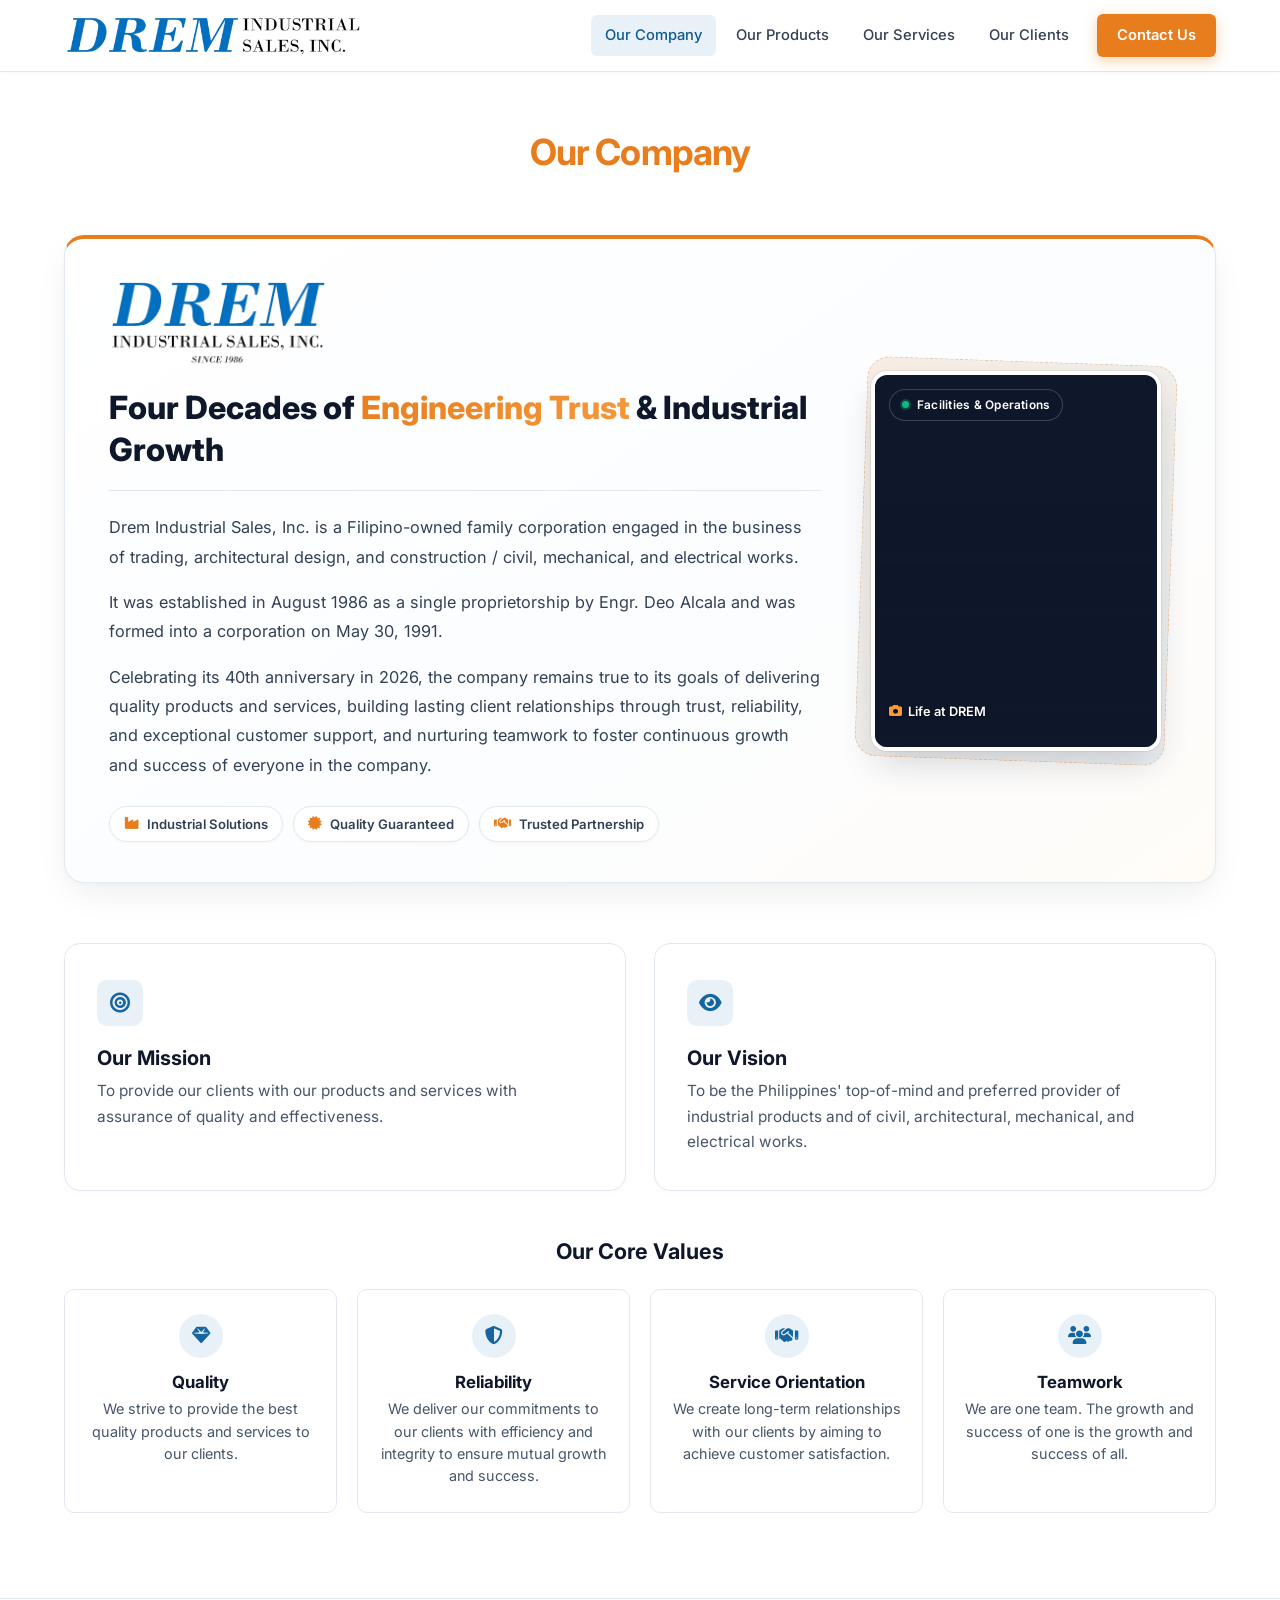
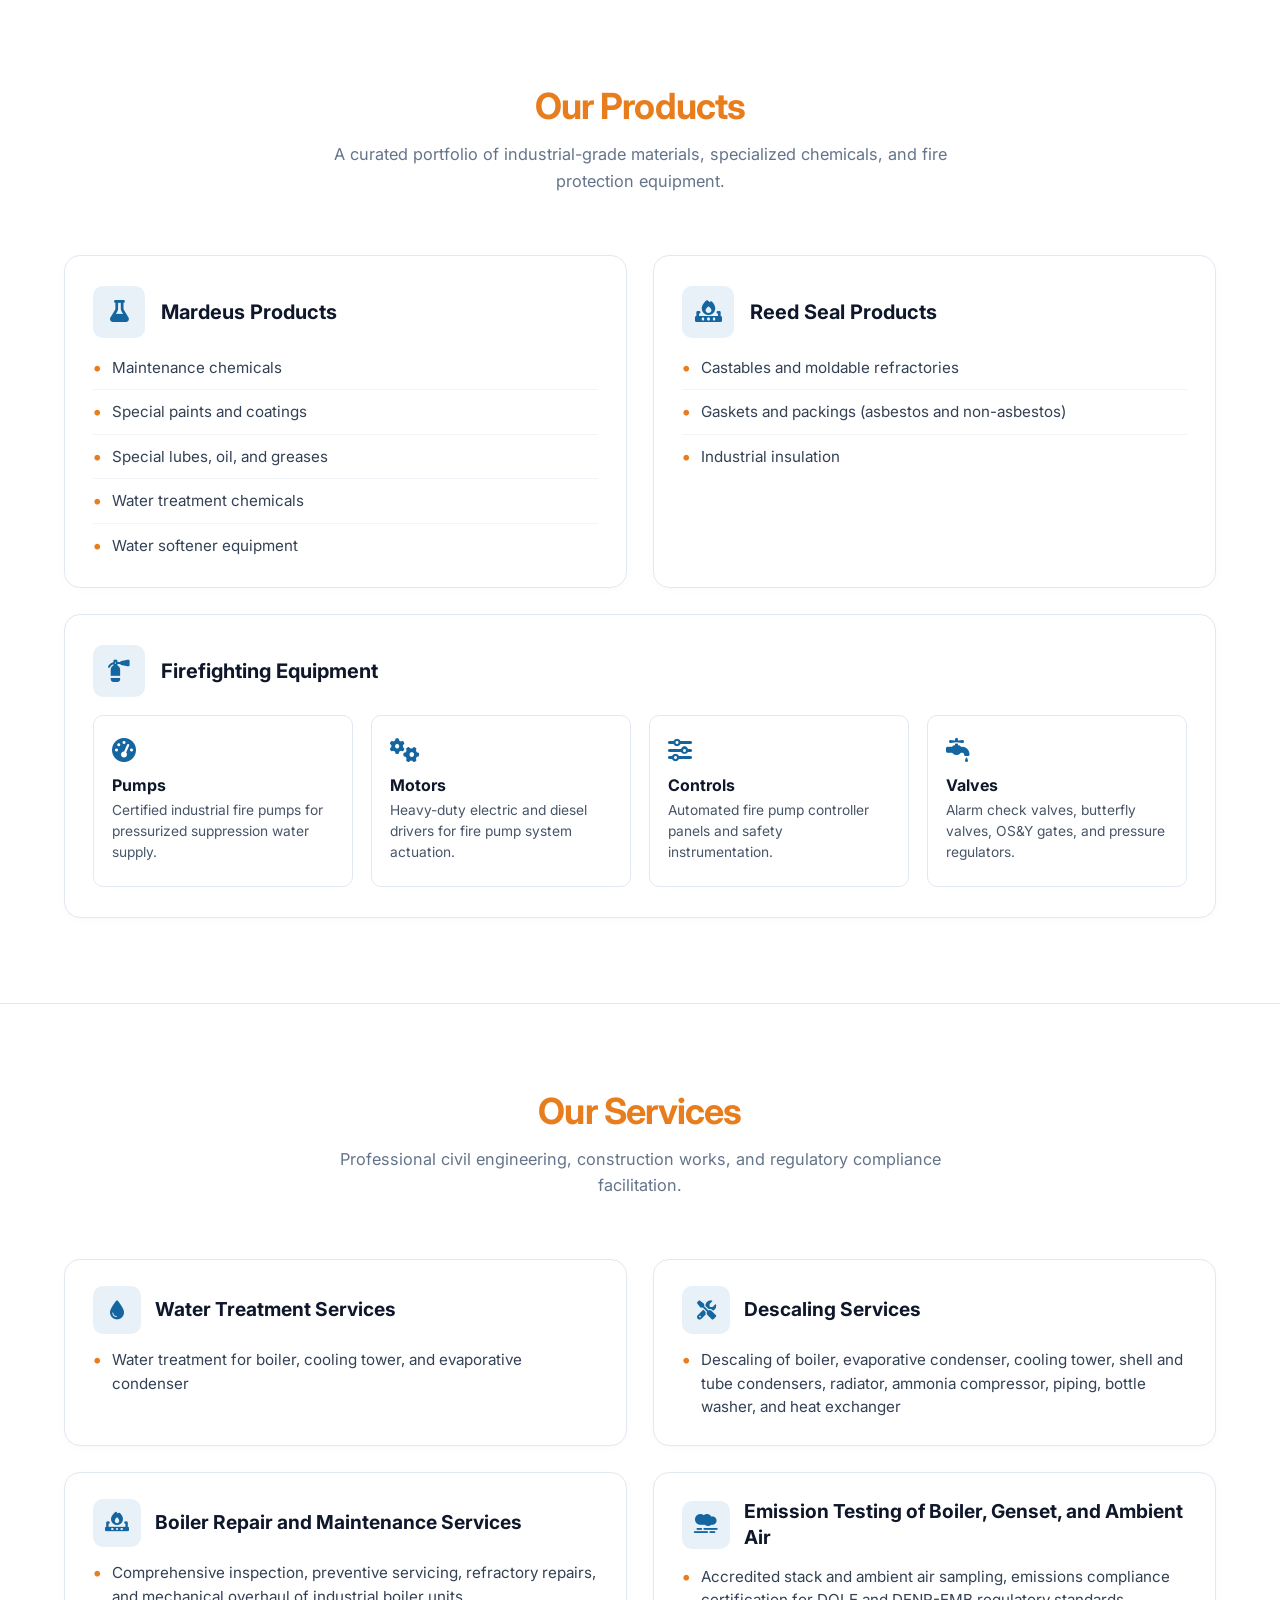
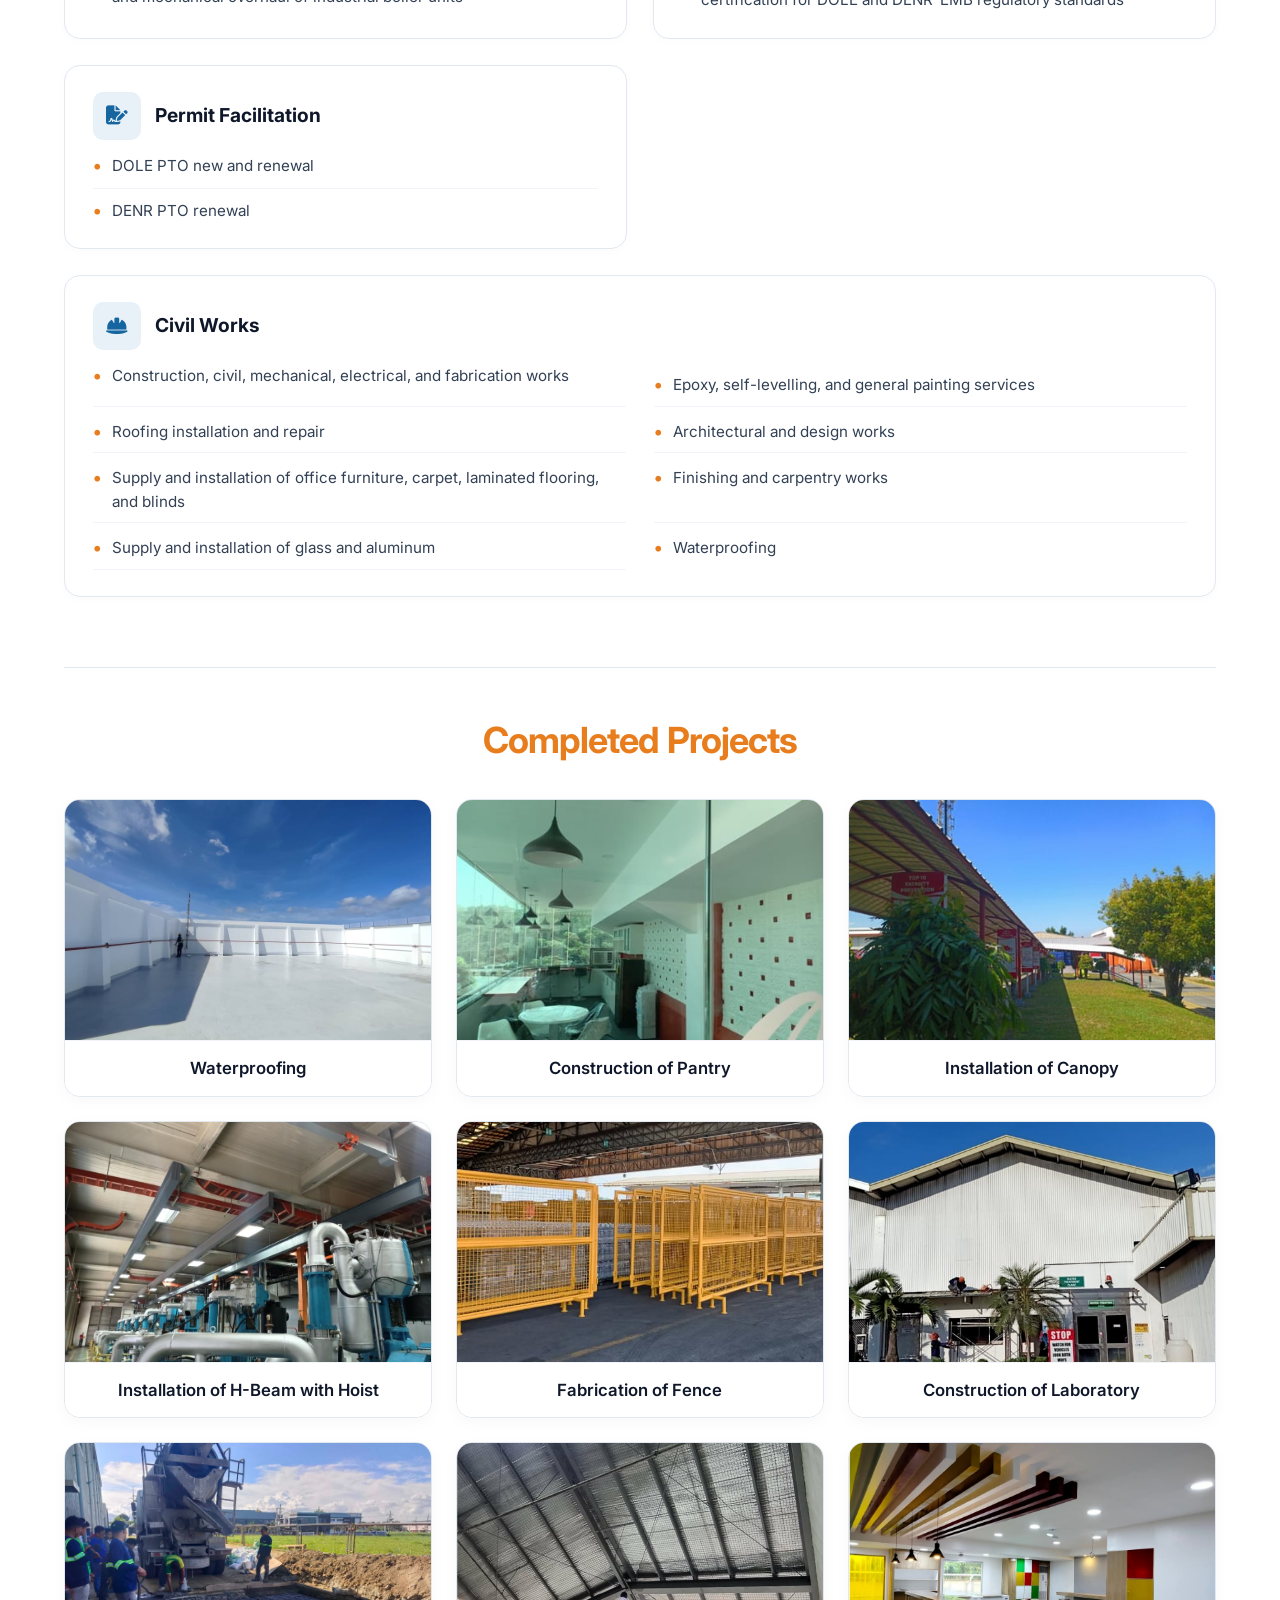
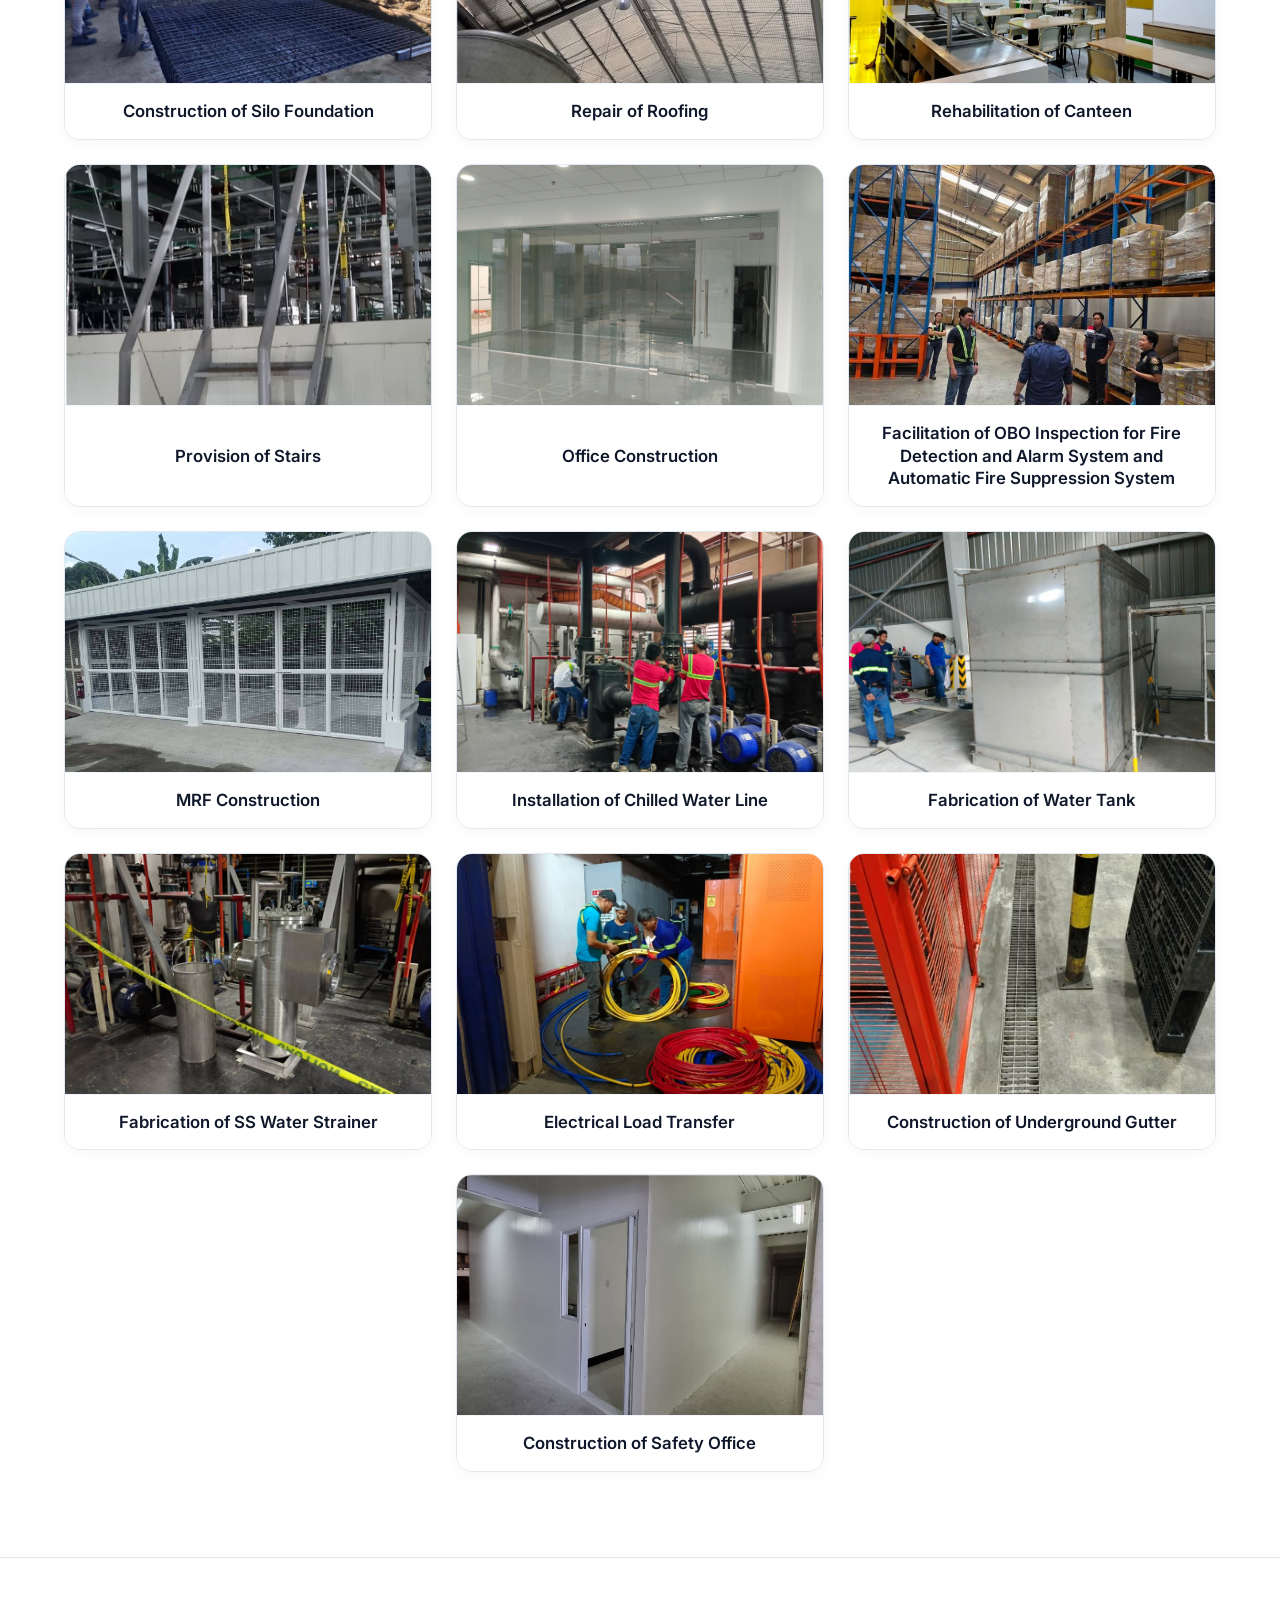
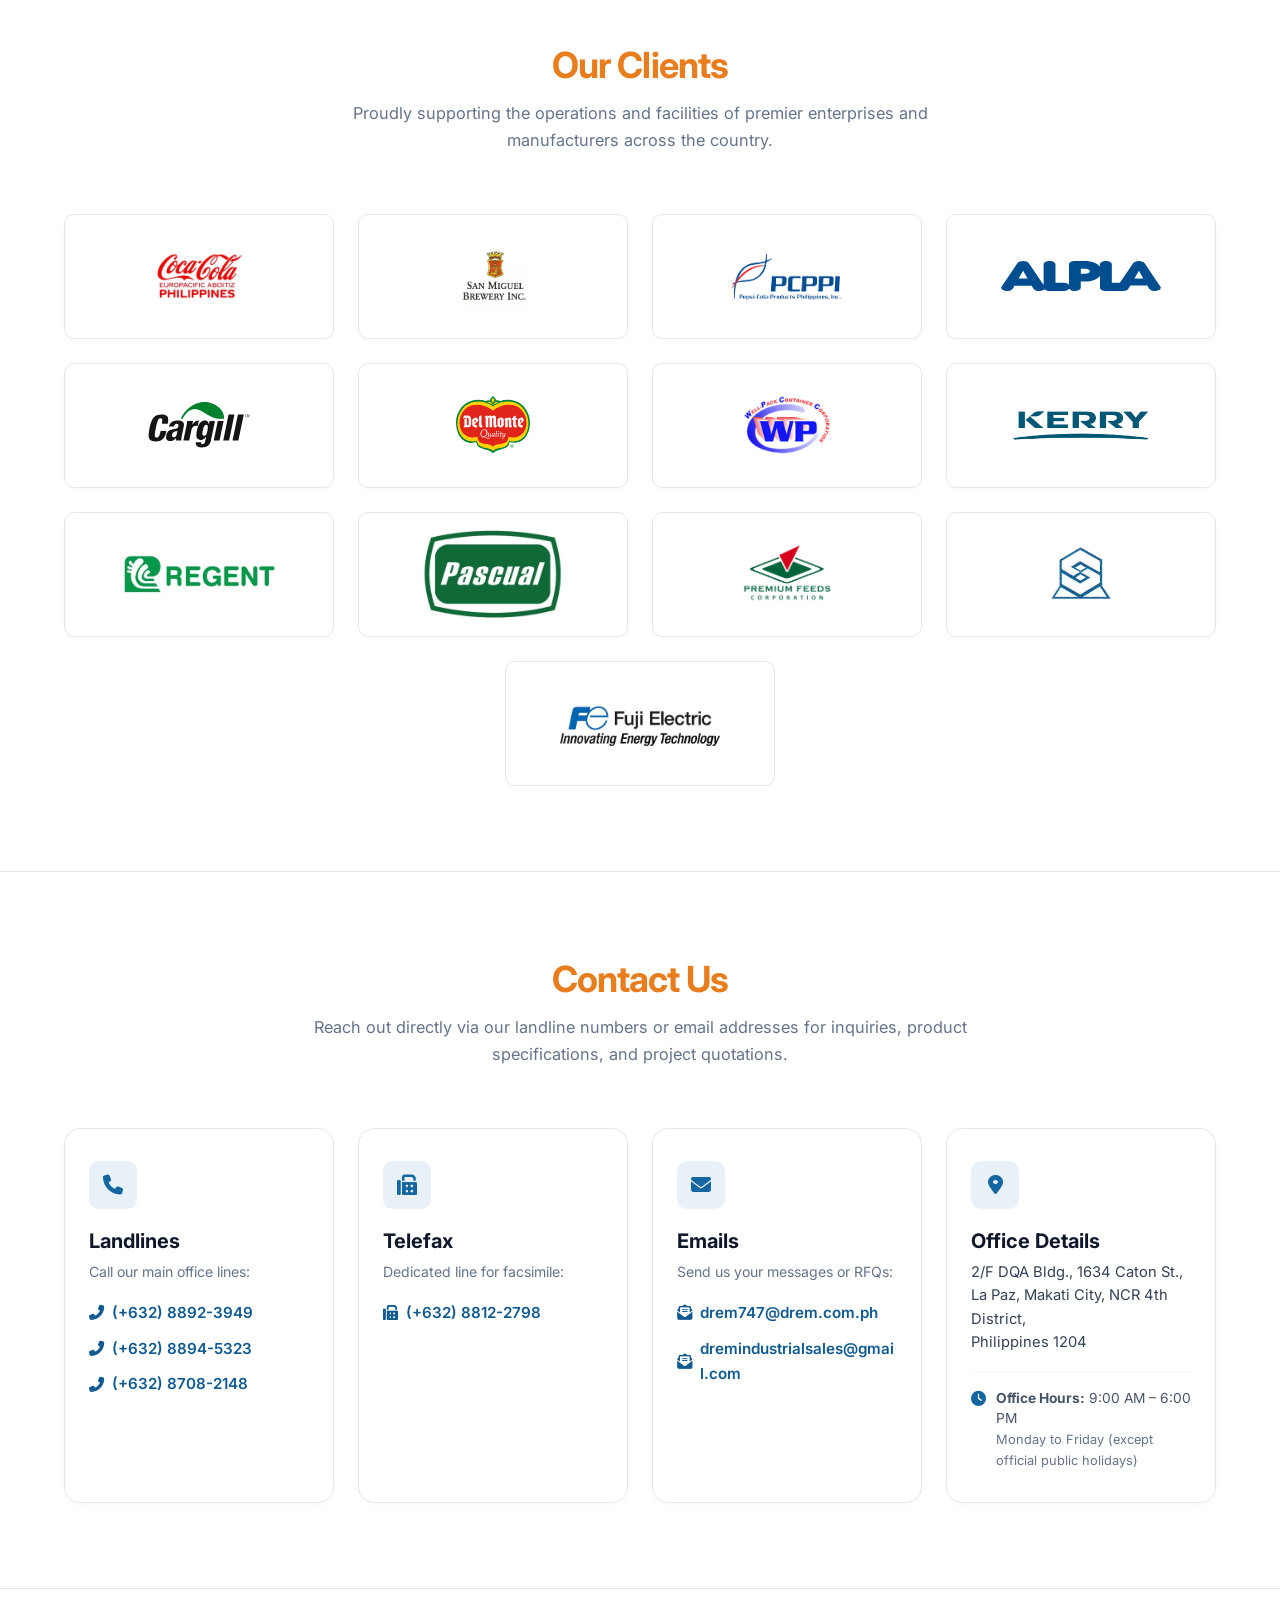
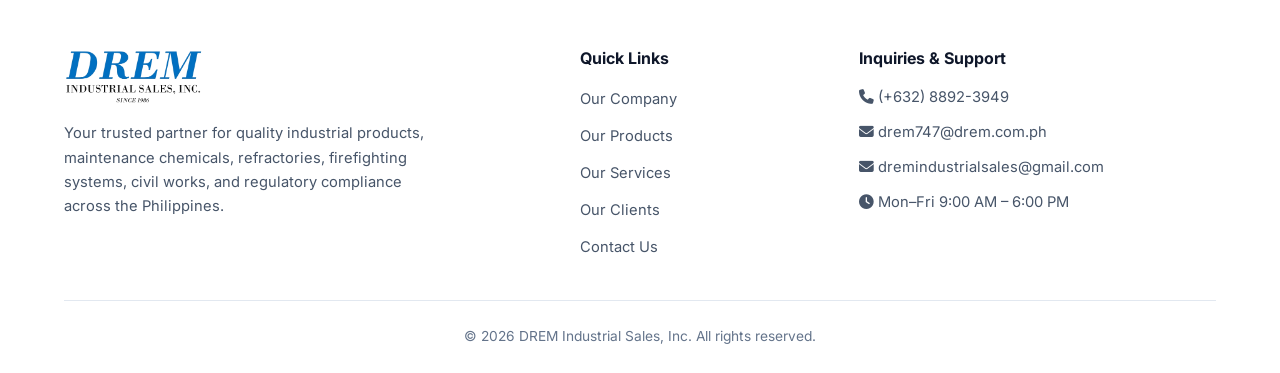
==== index.html @ 6a7a9066 "feat: add animated photo showcase and update layout for anniversary banner" ====
<!DOCTYPE html>
<html lang="en">

<head>
  <meta charset="UTF-8">
  <meta name="viewport" content="width=device-width, initial-scale=1.0">
  <title>DREM Industrial Sales, Inc. — Industrial Products & Services</title>
  <meta name="description"
    content="DREM Industrial Sales, Inc. — Premier industrial supplier in the Philippines for maintenance chemicals, refractories, firefighting equipment, civil works, and permits facilitation.">
  <link rel="stylesheet" href="css/style.css">
  <link rel="stylesheet" href="https://cdnjs.cloudflare.com/ajax/libs/font-awesome/6.5.1/css/all.min.css">
  <link rel="preconnect" href="https://fonts.googleapis.com">
  <link rel="preconnect" href="https://fonts.gstatic.com" crossorigin>
  <link href="https://fonts.googleapis.com/css2?family=Inter:wght@400;500;600;700;800&display=swap" rel="stylesheet">
  <style>
    /* ========================================================
       Executive UI, Typography & Layout Polish for Main Site
       ======================================================== */
    :root {
      --font-display: 'Inter', -apple-system, BlinkMacSystemFont, sans-serif;
      --font-primary: 'Inter', -apple-system, BlinkMacSystemFont, sans-serif;
    }

    body {
      font-family: 'Inter', -apple-system, BlinkMacSystemFont, sans-serif !important;
      color: #334155;
      background-color: #ffffff;
      -webkit-font-smoothing: antialiased;
    }

    /* Section Titles: Modern Sans-Serif, Orange Accent, Clean Scale */
    .section-title {
      font-family: 'Inter', -apple-system, BlinkMacSystemFont, sans-serif !important;
      font-size: 2.25rem !important;
      font-weight: 700 !important;
      letter-spacing: -0.025em !important;
      color: var(--accent-500) !important;
      margin-bottom: 12px !important;
      line-height: 1.25 !important;
    }

    .section-subtitle {
      font-size: 1.02rem !important;
      color: var(--neutral-500) !important;
      max-width: 680px;
      margin: 0 auto 36px auto;
      line-height: 1.65;
    }

    /* Banner after Our Company Styling (White Card Theme) */
    .about-section .anniversary-banner-card {
      background: #ffffff !important;
      border: 1px solid var(--neutral-200) !important;
      border-radius: var(--radius-lg) !important;
      box-shadow: 0 4px 24px rgba(0, 0, 0, 0.04) !important;
      margin-bottom: 40px;
      padding: 44px 48px !important;
      position: relative;
    }

    .about-section .anniversary-banner-card::before,
    .about-section .anniversary-banner-card::after {
      display: none !important;
    }

    .anniversary-content {
      display: flex;
      flex-direction: column;
      gap: 22px;
    }

    .anniversary-badge-header {
      display: flex;
      align-items: center;
      justify-content: space-between;
      gap: 20px;
      flex-wrap: wrap;
    }

    .anniversary-logo-wrap {
      width: auto !important;
      height: auto !important;
      border-radius: 0 !important;
      padding: 0 !important;
      background: transparent !important;
      box-shadow: none !important;
      border: none !important;
      display: inline-flex !important;
      align-items: center !important;
      justify-content: flex-start !important;
      transition: transform var(--transition-fast);
    }

    .anniversary-logo-wrap:hover {
      transform: translateY(-2px);
    }

    .anniversary-logo-img {
      height: 88px !important;
      width: auto !important;
      max-width: 280px !important;
      border-radius: 0 !important;
      object-fit: contain !important;
      background: transparent !important;
      display: block !important;
    }

    .anniversary-pill {
      background: rgba(245, 153, 59, 0.1) !important;
      border: 1px solid rgba(245, 153, 59, 0.35) !important;
      color: var(--accent-600) !important;
      font-weight: 700 !important;
      padding: 8px 16px !important;
      font-size: 0.85rem !important;
      margin-bottom: 0 !important;
    }

    .anniversary-title {
      font-family: var(--font-display) !important;
      font-size: clamp(1.65rem, 2.5vw, 2.15rem) !important;
      font-weight: 800 !important;
      color: var(--neutral-900) !important;
      line-height: 1.3 !important;
      margin: 0 !important;
    }

    .anniversary-title span {
      color: var(--accent-500) !important;
      background: linear-gradient(135deg, #e87d1e 0%, #f5993b 100%) !important;
      -webkit-background-clip: text !important;
      -webkit-text-fill-color: transparent !important;
    }

    .anniversary-desc-list {
      display: flex;
      flex-direction: column;
      gap: 16px;
      border-top: 1px solid var(--neutral-200);
      padding-top: 22px;
    }

    .anniversary-desc-list p {
      font-size: 1.02rem !important;
      line-height: 1.8 !important;
      color: var(--neutral-700) !important;
      margin: 0 !important;
    }

    @media (max-width: 768px) {
      .about-section .anniversary-banner-card {
        padding: 28px 20px !important;
      }
      .anniversary-logo-img {
        height: 68px !important;
        max-width: 220px !important;
      }
      .anniversary-badge-header {
        flex-direction: column;
        align-items: flex-start;
        gap: 14px;
      }
    }

    .mv-card h3 {
      font-size: 1.25rem !important;
      font-weight: 700 !important;
      margin-bottom: 8px !important;
    }

    .mv-card p {
      font-size: 0.96rem !important;
      line-height: 1.65 !important;
      color: var(--neutral-600) !important;
    }

    .core-values-title {
      font-size: 1.35rem !important;
      font-weight: 700 !important;
    }

    .value-item h4 {
      font-size: 1.05rem !important;
      font-weight: 700 !important;
      margin-bottom: 6px !important;
    }

    .value-item p {
      font-size: 0.9rem !important;
      line-height: 1.55 !important;
      color: var(--neutral-600) !important;
    }

    /* Products Section Clean List Styling */
    .simple-products-grid {
      display: grid;
      grid-template-columns: 1fr 1fr;
      gap: 26px;
    }

    .product-item-card {
      background: #ffffff;
      border: 1px solid var(--neutral-200);
      border-radius: var(--radius-lg);
      padding: 30px 28px;
      box-shadow: 0 2px 10px rgba(0, 0, 0, 0.02);
      transition: all var(--transition-base);
    }

    .product-item-card:hover {
      border-color: var(--primary-300);
      box-shadow: 0 8px 24px rgba(0, 0, 0, 0.05);
      transform: translateY(-2px);
    }

    .product-item-card.full-width {
      grid-column: 1 / -1;
    }

    .product-item-header {
      display: flex;
      align-items: center;
      gap: 16px;
      margin-bottom: 18px;
    }

    .product-item-header h3 {
      font-size: 1.25rem !important;
      font-weight: 700 !important;
      color: var(--neutral-900) !important;
      margin: 0 !important;
    }

    /* Clean Items List */
    .clean-item-list {
      list-style: none;
      padding: 0;
      margin: 0;
    }

    .clean-item-list li {
      padding: 10px 0;
      border-bottom: 1px solid var(--neutral-100);
      font-size: 0.95rem;
      color: var(--neutral-700);
      line-height: 1.55;
      display: flex;
      align-items: flex-start;
      gap: 10px;
    }

    .clean-item-list li:first-child {
      padding-top: 0;
    }

    .clean-item-list li:last-child {
      border-bottom: none;
      padding-bottom: 0;
    }

    .clean-item-list li::before {
      content: "•";
      color: var(--accent-500);
      font-size: 1.15rem;
      line-height: 1.2;
      font-weight: bold;
      flex-shrink: 0;
    }

    /* Services Section Layout & Whitespace Fixes */
    .simple-services-grid {
      display: grid;
      grid-template-columns: 1fr 1fr;
      gap: 26px;
      align-items: stretch;
    }

    .service-item-card {
      background: #ffffff;
      border: 1px solid var(--neutral-200);
      border-radius: var(--radius-lg);
      padding: 26px 28px;
      box-shadow: 0 2px 10px rgba(0, 0, 0, 0.02);
      transition: all var(--transition-base);
      display: flex;
      flex-direction: column;
    }

    .service-item-card:hover {
      border-color: var(--primary-300);
      box-shadow: 0 8px 24px rgba(0, 0, 0, 0.05);
      transform: translateY(-2px);
    }

    .service-item-card.full-width {
      grid-column: 1 / -1;
    }

    .service-item-header {
      display: flex;
      align-items: center;
      gap: 14px;
      margin-bottom: 14px;
    }

    .service-item-header h3 {
      font-size: 1.2rem !important;
      font-weight: 700 !important;
      color: var(--neutral-900) !important;
      margin: 0 !important;
      line-height: 1.35;
    }

    .service-item-icon {
      width: 48px;
      height: 48px;
      border-radius: var(--radius-md);
      background: var(--primary-50);
      color: var(--primary-500);
      display: flex;
      align-items: center;
      justify-content: center;
      font-size: 1.2rem;
      flex-shrink: 0;
    }

    /* Civil Works 2-column subgrid for balance */
    .civil-works-columns {
      display: grid;
      grid-template-columns: 1fr 1fr;
      gap: 4px 28px;
    }

    .civil-works-columns li {
      padding: 9px 0;
    }

    @media (max-width: 768px) {
      .simple-products-grid,
      .simple-services-grid,
      .civil-works-columns {
        grid-template-columns: 1fr !important;
      }
    }

    /* Completed Projects Section - Centered Odd Projects */
    .completed-projects-grid {
      display: flex !important;
      flex-wrap: wrap !important;
      justify-content: center !important;
      gap: 24px !important;
      margin-top: 24px !important;
    }

    .completed-projects-grid .project-card {
      flex: 0 0 calc((100% - (2 * 24px)) / 3) !important;
      max-width: calc((100% - (2 * 24px)) / 3) !important;
      width: 100% !important;
      box-sizing: border-box !important;
      background: #ffffff;
      border: 1px solid var(--neutral-200);
      border-radius: var(--radius-lg);
      overflow: hidden;
      box-shadow: 0 4px 16px rgba(0, 0, 0, 0.03);
      transition: all var(--transition-base);
      cursor: pointer;
      display: flex;
      flex-direction: column;
    }

    @media (max-width: 992px) {
      .completed-projects-grid .project-card {
        flex: 0 0 calc((100% - 24px) / 2) !important;
        max-width: calc((100% - 24px) / 2) !important;
      }
    }

    @media (max-width: 600px) {
      .completed-projects-grid .project-card {
        flex: 0 0 100% !important;
        max-width: 100% !important;
      }
    }

    .completed-projects-grid .project-card:hover {
      transform: translateY(-4px);
      box-shadow: 0 12px 28px rgba(0, 0, 0, 0.09);
      border-color: var(--primary-300);
    }

    .completed-projects-grid .project-img-wrapper {
      position: relative;
      width: 100%;
      height: 240px;
      overflow: hidden;
      background: var(--neutral-100);
    }

    .completed-projects-grid .project-img-wrapper img {
      width: 100%;
      height: 100%;
      object-fit: cover;
      transition: transform 0.4s ease;
      display: block;
    }

    .completed-projects-grid .project-card:hover .project-img-wrapper img {
      transform: scale(1.05);
    }

    .completed-projects-grid .project-card-overlay {
      position: absolute;
      inset: 0;
      background: rgba(15, 23, 42, 0.35);
      display: flex;
      align-items: center;
      justify-content: center;
      opacity: 0;
      transition: opacity var(--transition-fast);
    }

    .completed-projects-grid .project-card:hover .project-card-overlay {
      opacity: 1;
    }

    .completed-projects-grid .project-zoom-btn {
      width: 44px;
      height: 44px;
      border-radius: 50%;
      background: rgba(255, 255, 255, 0.95);
      color: var(--primary-500);
      display: flex;
      align-items: center;
      justify-content: center;
      font-size: 1.15rem;
      box-shadow: 0 4px 12px rgba(0, 0, 0, 0.15);
    }

    .completed-projects-grid .project-body {
      padding: 16px 18px;
      background: #ffffff;
      text-align: center;
      border-top: 1px solid var(--neutral-100);
      flex: 1;
      display: flex;
      align-items: center;
      justify-content: center;
    }

    .completed-projects-grid .project-title {
      font-size: 1.05rem !important;
      font-weight: 600 !important;
      color: var(--neutral-900) !important;
      margin: 0 !important;
      line-height: 1.35;
    }

    /* Client Logos Grid - Centering odd/trailing logos */
    .clients-logo-grid {
      display: flex !important;
      flex-wrap: wrap !important;
      justify-content: center !important;
      gap: 24px !important;
    }

    .client-logo-card {
      flex: 0 0 calc((100% - (3 * 24px)) / 4) !important;
      max-width: calc((100% - (3 * 24px)) / 4) !important;
      width: 100% !important;
      box-sizing: border-box !important;
    }

    @media (max-width: 1024px) {
      .client-logo-card {
        flex: 0 0 calc((100% - (2 * 24px)) / 3) !important;
        max-width: calc((100% - (2 * 24px)) / 3) !important;
      }
    }

    @media (max-width: 768px) {
      .client-logo-card {
        flex: 0 0 calc((100% - 24px) / 2) !important;
        max-width: calc((100% - 24px) / 2) !important;
      }
    }

    @media (max-width: 480px) {
      .client-logo-card {
        flex: 0 0 100% !important;
        max-width: 100% !important;
      }
    }

    /* Enlarge Pascual logo */
    .client-logo-card img[src*="pascual"] {
      max-height: 80px !important;
      max-width: 180px !important;
      transform: scale(1.18);
    }

    .client-logo-card:hover img[src*="pascual"] {
      transform: scale(1.26) !important;
    }

    /* Modal category hide when empty */
    #modalCategory:empty {
      display: none !important;
    }
  </style>
</head>

<body>

  <!-- ===== NAVIGATION ===== -->
  <header>
    <nav class="navbar" id="navbar">
      <div class="container">
        <a href="#about" class="nav-logo" aria-label="DREM Industrial Sales, Inc.">
          <img src="assets/images/logo.png" alt="DREM Industrial Sales, Inc." class="nav-logo-img">
        </a>
        <div class="nav-links" id="navLinks">
          <a href="#about" class="nav-link active">Our Company</a>
          <a href="#products" class="nav-link">Our Products</a>
          <a href="#services" class="nav-link">Our Services</a>
          <a href="#clients" class="nav-link">Our Clients</a>
          <a href="#contact" class="nav-cta">Contact Us</a>
        </div>
        <button class="menu-toggle" id="menuToggle" type="button" aria-label="Toggle navigation menu">
          <span></span>
          <span></span>
          <span></span>
        </button>
      </div>
    </nav>
  </header>

  <main>
    <!-- ===== OUR COMPANY (ABOUT US) ===== -->
    <section class="section about-section about-section-top" id="about">
      <div class="container">
        <div class="section-header center">
          <h1 class="section-title" style="color: var(--accent-500);">Our Company</h1>
        </div>

        <div class="anniversary-banner-card animate-on-scroll" id="anniversary-banner">
          <style>
            #anniversary-banner {
              background: linear-gradient(145deg, #ffffff 0%, #fbfdff 55%, #fffcf8 100%) !important;
              border: 1px solid rgba(226, 232, 240, 0.95) !important;
              border-top: 4px solid var(--accent-500) !important;
              border-radius: 20px !important;
              box-shadow: 0 14px 34px -6px rgba(15, 23, 42, 0.08), 0 2px 6px rgba(0, 0, 0, 0.02) !important;
              padding: 40px 44px !important;
              position: relative;
            }

            .anniversary-banner-layout {
              display: flex;
              gap: 40px;
              align-items: center;
              justify-content: space-between;
            }

            .anniversary-banner-text {
              flex: 1 1 58%;
              display: flex;
              flex-direction: column;
              gap: 20px;
            }

            .anniversary-badge-header {
              display: flex;
              align-items: center;
              gap: 20px;
            }

            /* Trust feature tags under text */
            .banner-trust-tags {
              display: flex;
              flex-wrap: wrap;
              gap: 10px;
              padding-top: 6px;
            }

            .trust-tag {
              display: inline-flex;
              align-items: center;
              gap: 8px;
              background: #ffffff;
              border: 1px solid var(--neutral-200);
              padding: 6px 14px;
              border-radius: 999px;
              font-size: 0.82rem;
              font-weight: 600;
              color: var(--neutral-700);
              box-shadow: 0 1px 3px rgba(0, 0, 0, 0.03);
              transition: all var(--transition-fast);
            }

            .trust-tag i {
              color: var(--accent-500);
              font-size: 0.85rem;
            }

            .trust-tag:hover {
              border-color: var(--accent-400);
              color: var(--neutral-900);
              transform: translateY(-1px);
            }

            /* Right-Side Architectural Showcase */
            .anniversary-showcase-wrapper {
              flex: 0 0 310px;
              position: relative;
              padding: 10px;
            }

            /* Subtle decorative backdrop frame */
            .showcase-backdrop-accent {
              position: absolute;
              inset: 0;
              border-radius: 22px;
              background: linear-gradient(135deg, rgba(232, 125, 30, 0.12), rgba(21, 101, 160, 0.08));
              border: 1.5px dashed rgba(232, 125, 30, 0.35);
              transform: rotate(2deg);
              pointer-events: none;
            }

            .anniversary-banner-photos {
              position: relative;
              z-index: 2;
              width: 100%;
              height: 380px;
              border-radius: 16px;
              overflow: hidden;
              box-shadow: 0 16px 36px -6px rgba(15, 23, 42, 0.18), 0 0 0 1px rgba(0, 0, 0, 0.06);
              border: 4px solid #ffffff;
              background: var(--neutral-900);
            }

            /* Dark gradient overlay for bottom legibility */
            .photo-bottom-gradient {
              position: absolute;
              inset: 0;
              background: linear-gradient(to top, rgba(15, 23, 42, 0.8) 0%, rgba(15, 23, 42, 0.25) 35%, transparent 65%);
              z-index: 3;
              pointer-events: none;
            }

            /* Top Floating Glass Pill */
            .photo-floating-pill {
              position: absolute;
              top: 14px;
              left: 14px;
              z-index: 4;
              display: inline-flex;
              align-items: center;
              gap: 8px;
              background: rgba(15, 23, 42, 0.68);
              backdrop-filter: blur(8px);
              -webkit-backdrop-filter: blur(8px);
              border: 1px solid rgba(255, 255, 255, 0.2);
              padding: 5px 12px;
              border-radius: 20px;
              color: #ffffff;
              font-size: 0.74rem;
              font-weight: 600;
              letter-spacing: 0.02em;
            }

            .live-dot {
              width: 7px;
              height: 7px;
              border-radius: 50%;
              background: #10b981;
              box-shadow: 0 0 0 2px rgba(16, 185, 129, 0.3);
              animation: dotPulse 2s infinite ease-in-out;
            }

            @keyframes dotPulse {
              0%, 100% { transform: scale(1); opacity: 1; }
              50% { transform: scale(0.8); opacity: 0.5; }
            }

            /* Bottom Caption & Indicators */
            .photo-footer-info {
              position: absolute;
              bottom: 12px;
              left: 14px;
              right: 14px;
              z-index: 4;
              display: flex;
              flex-direction: column;
              gap: 8px;
            }

            .photo-footer-caption {
              color: #ffffff;
              font-size: 0.8rem;
              font-weight: 600;
              display: flex;
              align-items: center;
              gap: 6px;
              text-shadow: 0 1px 3px rgba(0, 0, 0, 0.6);
            }

            .photo-footer-caption i {
              color: var(--accent-400);
            }

            /* Carousel slide indicators */
            .photo-indicators {
              display: flex;
              align-items: center;
              gap: 6px;
            }

            .indicator-pill {
              height: 4px;
              border-radius: 4px;
              background: rgba(255, 255, 255, 0.35);
              transition: all 0.3s ease;
            }

            @keyframes indicatorCycle {
              0%, 22% {
                width: 20px;
                background: var(--accent-400);
              }
              25%, 100% {
                width: 6px;
                background: rgba(255, 255, 255, 0.35);
              }
            }

            .indicator-pill:nth-child(1) { animation: indicatorCycle 20s infinite 0s; }
            .indicator-pill:nth-child(2) { animation: indicatorCycle 20s infinite 5s; }
            .indicator-pill:nth-child(3) { animation: indicatorCycle 20s infinite 10s; }
            .indicator-pill:nth-child(4) { animation: indicatorCycle 20s infinite 15s; }

            /* Image transitions with subtle Ken Burns zoom */
            @keyframes bannerPhotoCycle {
              0% { opacity: 0; transform: scale(1.0); }
              3% { opacity: 1; transform: scale(1.02); }
              22% { opacity: 1; transform: scale(1.07); }
              25% { opacity: 0; transform: scale(1.09); }
              100% { opacity: 0; transform: scale(1.0); }
            }

            .banner-gallery-img {
              position: absolute;
              inset: 0;
              width: 100%;
              height: 100%;
              object-fit: cover;
              opacity: 0;
              animation: bannerPhotoCycle 20s infinite;
              will-change: opacity, transform;
            }

            .banner-gallery-img:nth-child(1) { animation-delay: 0s; }
            .banner-gallery-img:nth-child(2) { animation-delay: 5s; }
            .banner-gallery-img:nth-child(3) { animation-delay: 10s; }
            .banner-gallery-img:nth-child(4) { animation-delay: 15s; }

            @media (max-width: 900px) {
              #anniversary-banner {
                padding: 30px 22px !important;
              }
              .anniversary-banner-layout {
                flex-direction: column;
                gap: 28px;
              }
              .anniversary-showcase-wrapper {
                flex: none;
                width: 100%;
                max-width: 320px;
                margin: 0 auto;
              }
              .anniversary-banner-photos {
                height: 360px;
              }
            }
          </style>

          <div class="anniversary-banner-layout">
            <div class="anniversary-banner-text">
              <div class="anniversary-badge-header">
                <div class="anniversary-logo-wrap" title="DREM Industrial Sales, Inc. Since 1986">
                  <img src="assets/images/logo-stacked.png" alt="DREM Industrial Sales, Inc. Since 1986" class="anniversary-logo-img">
                </div>
              </div>

              <h2 class="anniversary-title">Four Decades of <span>Engineering Trust</span> & Industrial Growth</h2>

              <div class="anniversary-desc-list">
                <p>
                  Drem Industrial Sales, Inc. is a Filipino-owned family corporation engaged in the business of trading, architectural design, and construction / civil, mechanical, and electrical works.
                </p>
                <p>
                  It was established in August 1986 as a single proprietorship by Engr. Deo Alcala and was formed into a corporation on May 30, 1991.
                </p>
                <p>
                  Celebrating its 40th anniversary in 2026, the company remains true to its goals of delivering quality products and services, building lasting client relationships through trust, reliability, and exceptional customer support, and nurturing teamwork to foster continuous growth and success of everyone in the company.
                </p>
              </div>

              <!-- Trust & Capability Badges -->
              <div class="banner-trust-tags">
                <span class="trust-tag"><i class="fas fa-industry"></i> Industrial Solutions</span>
                <span class="trust-tag"><i class="fas fa-certificate"></i> Quality Guaranteed</span>
                <span class="trust-tag"><i class="fas fa-handshake"></i> Trusted Partnership</span>
              </div>
            </div>

            <!-- Architectural Right-Side Photo Showcase -->
            <div class="anniversary-showcase-wrapper">
              <div class="showcase-backdrop-accent"></div>
              <div class="anniversary-banner-photos">
                <!-- Top floating status badge -->
                <div class="photo-floating-pill">
                  <span class="live-dot"></span>
                  <span>Facilities & Operations</span>
                </div>

                <!-- Bottom gradient overlay -->
                <div class="photo-bottom-gradient"></div>

                <!-- Cycling Photos -->
                <img class="banner-gallery-img" src="assets/images/banner/building.jpg" alt="DREM Industrial Sales Building">
                <img class="banner-gallery-img" src="assets/images/banner/lab-work.jpg" alt="Laboratory and quality testing">
                <img class="banner-gallery-img" src="assets/images/banner/office-work-1.jpg" alt="Office operations">
                <img class="banner-gallery-img" src="assets/images/banner/office-work-2.jpg" alt="Team at work">

                <!-- Bottom caption & animated slide indicators -->
                <div class="photo-footer-info">
                  <div class="photo-footer-caption">
                    <i class="fas fa-camera"></i> Life at DREM
                  </div>
                  <div class="photo-indicators">
                    <span class="indicator-pill"></span>
                    <span class="indicator-pill"></span>
                    <span class="indicator-pill"></span>
                    <span class="indicator-pill"></span>
                  </div>
                </div>
              </div>
            </div>
          </div>
        </div>

        <!-- Mission & Vision -->
        <div class="mission-vision-grid animate-on-scroll delay-1">
          <div class="mv-card">
            <div class="mv-icon">
              <i class="fas fa-bullseye"></i>
            </div>
            <h3>Our Mission</h3>
            <p>To provide our clients with our products and services with assurance of quality and effectiveness.</p>
          </div>

          <div class="mv-card">
            <div class="mv-icon">
              <i class="fas fa-eye"></i>
            </div>
            <h3>Our Vision</h3>
            <p>To be the Philippines' top-of-mind and preferred provider of industrial products and of civil, architectural, mechanical, and electrical works.</p>
          </div>
        </div>

        <!-- Core Values -->
        <div class="core-values-wrapper animate-on-scroll delay-2">
          <h3 class="core-values-title">Our Core Values</h3>
          <div class="core-values-grid">
            <div class="value-item">
              <div class="value-icon"><i class="fas fa-gem"></i></div>
              <h4>Quality</h4>
              <p>We strive to provide the best quality products and services to our clients.</p>
            </div>
            <div class="value-item">
              <div class="value-icon"><i class="fas fa-shield-halved"></i></div>
              <h4>Reliability</h4>
              <p>We deliver our commitments to our clients with efficiency and integrity to ensure mutual growth and
                success.</p>
            </div>
            <div class="value-item">
              <div class="value-icon"><i class="fas fa-handshake"></i></div>
              <h4>Service Orientation</h4>
              <p>We create long-term relationships with our clients by aiming to achieve customer satisfaction.</p>
            </div>
            <div class="value-item">
              <div class="value-icon"><i class="fas fa-users"></i></div>
              <h4>Teamwork</h4>
              <p>We are one team. The growth and success of one is the growth and success of all.</p>
            </div>
          </div>
        </div>
      </div>
    </section>

    <!-- ===== OUR PRODUCTS ===== -->
    <section class="section products-section" id="products">
      <div class="container">
        <div class="section-header center">
          <h2 class="section-title" style="color: var(--accent-500);">Our Products</h2>
          <p class="section-subtitle">A curated portfolio of industrial-grade materials, specialized chemicals, and fire
            protection equipment.</p>
        </div>

        <div class="simple-products-grid">
          <!-- Mardeus Products -->
          <div class="product-item-card animate-on-scroll">
            <div class="product-item-header">
              <div class="product-item-icon">
                <i class="fas fa-flask"></i>
              </div>
              <div>
                <h3>Mardeus Products</h3>
              </div>
            </div>
            <ul class="clean-item-list">
              <li>Maintenance chemicals</li>
              <li>Special paints and coatings</li>
              <li>Special lubes, oil, and greases</li>
              <li>Water treatment chemicals</li>
              <li>Water softener equipment</li>
            </ul>
          </div>

          <!-- Reed Seal Products -->
          <div class="product-item-card animate-on-scroll delay-1">
            <div class="product-item-header">
              <div class="product-item-icon">
                <i class="fas fa-fire-burner"></i>
              </div>
              <div>
                <h3>Reed Seal Products</h3>
              </div>
            </div>
            <ul class="clean-item-list">
              <li>Castables and moldable refractories</li>
              <li>Gaskets and packings (asbestos and non-asbestos)</li>
              <li>Industrial insulation</li>
            </ul>
          </div>

          <!-- Firefighting Equipment -->
          <div class="product-item-card full-width animate-on-scroll delay-2">
            <div class="product-item-header">
              <div class="product-item-icon">
                <i class="fas fa-fire-extinguisher"></i>
              </div>
              <div>
                <h3>Firefighting Equipment</h3>
              </div>
            </div>
            <div class="sub-products-grid">
              <div class="sub-product-item">
                <i class="fas fa-gauge-high"></i>
                <div>
                  <strong>Pumps</strong>
                  <p>Certified industrial fire pumps for pressurized suppression water supply.</p>
                </div>
              </div>
              <div class="sub-product-item">
                <i class="fas fa-gears"></i>
                <div>
                  <strong>Motors</strong>
                  <p>Heavy-duty electric and diesel drivers for fire pump system actuation.</p>
                </div>
              </div>
              <div class="sub-product-item">
                <i class="fas fa-sliders"></i>
                <div>
                  <strong>Controls</strong>
                  <p>Automated fire pump controller panels and safety instrumentation.</p>
                </div>
              </div>
              <div class="sub-product-item">
                <i class="fas fa-faucet-drip"></i>
                <div>
                  <strong>Valves</strong>
                  <p>Alarm check valves, butterfly valves, OS&Y gates, and pressure regulators.</p>
                </div>
              </div>
            </div>
          </div>
        </div>
      </div>
    </section>

    <!-- ===== OUR SERVICES ===== -->
    <section class="section services-section" id="services">
      <div class="container">
        <div class="section-header center">
          <h2 class="section-title" style="color: var(--accent-500);">Our Services</h2>
          <p class="section-subtitle">Professional civil engineering, construction works, and regulatory compliance
            facilitation.</p>
        </div>

        <div class="simple-services-grid">
          <!-- 1. Water Treatment Services -->
          <div class="service-item-card animate-on-scroll">
            <div class="service-item-header">
              <div class="service-item-icon">
                <i class="fas fa-droplet"></i>
              </div>
              <div>
                <h3>Water Treatment Services</h3>
              </div>
            </div>
            <ul class="clean-item-list">
              <li>Water treatment for boiler, cooling tower, and evaporative condenser</li>
            </ul>
          </div>

          <!-- 2. Descaling Services -->
          <div class="service-item-card animate-on-scroll delay-1">
            <div class="service-item-header">
              <div class="service-item-icon">
                <i class="fas fa-screwdriver-wrench"></i>
              </div>
              <div>
                <h3>Descaling Services</h3>
              </div>
            </div>
            <ul class="clean-item-list">
              <li>Descaling of boiler, evaporative condenser, cooling tower, shell and tube condensers, radiator, ammonia compressor, piping, bottle washer, and heat exchanger</li>
            </ul>
          </div>

          <!-- 3. Boiler Repair and Maintenance Services -->
          <div class="service-item-card animate-on-scroll delay-2">
            <div class="service-item-header">
              <div class="service-item-icon">
                <i class="fas fa-fire-burner"></i>
              </div>
              <div>
                <h3>Boiler Repair and Maintenance Services</h3>
              </div>
            </div>
            <ul class="clean-item-list">
              <li>Comprehensive inspection, preventive servicing, refractory repairs, and mechanical overhaul of industrial boiler units</li>
            </ul>
          </div>

          <!-- 4. Emission Testing -->
          <div class="service-item-card animate-on-scroll delay-1">
            <div class="service-item-header">
              <div class="service-item-icon">
                <i class="fas fa-smog"></i>
              </div>
              <div>
                <h3>Emission Testing of Boiler, Genset, and Ambient Air</h3>
              </div>
            </div>
            <ul class="clean-item-list">
              <li>Accredited stack and ambient air sampling, emissions compliance certification for DOLE and DENR-EMB regulatory standards</li>
            </ul>
          </div>

          <!-- 5. Permit Facilitation -->
          <div class="service-item-card animate-on-scroll delay-2">
            <div class="service-item-header">
              <div class="service-item-icon">
                <i class="fas fa-file-signature"></i>
              </div>
              <div>
                <h3>Permit Facilitation</h3>
              </div>
            </div>
            <ul class="clean-item-list">
              <li>DOLE PTO new and renewal</li>
              <li>DENR PTO renewal</li>
            </ul>
          </div>

          <!-- 6. Civil Works (Full Width for Balanced Layout) -->
          <div class="service-item-card full-width animate-on-scroll">
            <div class="service-item-header">
              <div class="service-item-icon">
                <i class="fas fa-helmet-safety"></i>
              </div>
              <div>
                <h3>Civil Works</h3>
              </div>
            </div>
            <ul class="clean-item-list civil-works-columns">
              <li>Construction, civil, mechanical, electrical, and fabrication works</li>
              <li>Epoxy, self-levelling, and general painting services</li>
              <li>Roofing installation and repair</li>
              <li>Architectural and design works</li>
              <li>Supply and installation of office furniture, carpet, laminated flooring, and blinds</li>
              <li>Finishing and carpentry works</li>
              <li>Supply and installation of glass and aluminum</li>
              <li>Waterproofing</li>
            </ul>
          </div>
        </div>

        <!-- ===== COMPLETED PROJECTS ===== -->
        <div class="projects-showcase" id="projects">
          <div class="projects-showcase-header">
            <h2 class="section-title" style="color: var(--accent-500);">Completed Projects</h2>
          </div>

          <!-- 5 Completed Projects Grid -->
          <div class="completed-projects-grid">
            <!-- Project 1: Waterproofing -->
            <div class="project-card animate-on-scroll" 
                 data-title="Waterproofing"
                 data-img="assets/images/projects/Waterproofing.jpg">
              <div class="project-img-wrapper">
                <img src="assets/images/projects/Waterproofing.jpg" alt="Waterproofing" loading="lazy">
                <div class="project-card-overlay">
                  <div class="project-zoom-btn"><i class="fas fa-magnifying-glass-plus"></i></div>
                </div>
              </div>
              <div class="project-body">
                <h4 class="project-title">Waterproofing</h4>
              </div>
            </div>

            <!-- Project 2: Construction of Pantry -->
            <div class="project-card animate-on-scroll delay-1" 
                 data-title="Construction of Pantry"
                 data-img="assets/images/projects/Construction of Pantry.jpg">
              <div class="project-img-wrapper">
                <img src="assets/images/projects/Construction of Pantry.jpg" alt="Construction of Pantry" loading="lazy">
                <div class="project-card-overlay">
                  <div class="project-zoom-btn"><i class="fas fa-magnifying-glass-plus"></i></div>
                </div>
              </div>
              <div class="project-body">
                <h4 class="project-title">Construction of Pantry</h4>
              </div>
            </div>

            <!-- Project 3: Installation of Canopy -->
            <div class="project-card animate-on-scroll delay-2" 
                 data-title="Installation of Canopy"
                 data-img="assets/images/projects/Installation of Canopy.jpg">
              <div class="project-img-wrapper">
                <img src="assets/images/projects/Installation of Canopy.jpg" alt="Installation of Canopy" loading="lazy">
                <div class="project-card-overlay">
                  <div class="project-zoom-btn"><i class="fas fa-magnifying-glass-plus"></i></div>
                </div>
              </div>
              <div class="project-body">
                <h4 class="project-title">Installation of Canopy</h4>
              </div>
            </div>

            <!-- Project 4: Installation of H-Beam with Hoist -->
            <div class="project-card animate-on-scroll delay-1" 
                 data-title="Installation of H-Beam with Hoist"
                 data-img="assets/images/projects/Installation of H-Beam with Hoist.jpg">
              <div class="project-img-wrapper">
                <img src="assets/images/projects/Installation of H-Beam with Hoist.jpg" alt="Installation of H-Beam with Hoist" loading="lazy">
                <div class="project-card-overlay">
                  <div class="project-zoom-btn"><i class="fas fa-magnifying-glass-plus"></i></div>
                </div>
              </div>
              <div class="project-body">
                <h4 class="project-title">Installation of H-Beam with Hoist</h4>
              </div>
            </div>

            <!-- Project 5: Fabrication of Fence -->
            <div class="project-card animate-on-scroll delay-2" 
                 data-title="Fabrication of Fence"
                 data-img="assets/images/projects/Fabrication of Fence.jpg">
              <div class="project-img-wrapper">
                <img src="assets/images/projects/Fabrication of Fence.jpg" alt="Fabrication of Fence" loading="lazy">
                <div class="project-card-overlay">
                  <div class="project-zoom-btn"><i class="fas fa-magnifying-glass-plus"></i></div>
                </div>
              </div>
              <div class="project-body">
                <h4 class="project-title">Fabrication of Fence</h4>
              </div>
            </div>

            <!-- Project 6: Construction of Laboratory -->
            <div class="project-card animate-on-scroll" 
                 data-title="Construction of Laboratory"
                 data-img="assets/images/projects/Construction of Laboratory.jpg">
              <div class="project-img-wrapper">
                <img src="assets/images/projects/Construction of Laboratory.jpg" alt="Construction of Laboratory" loading="lazy">
                <div class="project-card-overlay">
                  <div class="project-zoom-btn"><i class="fas fa-magnifying-glass-plus"></i></div>
                </div>
              </div>
              <div class="project-body">
                <h4 class="project-title">Construction of Laboratory</h4>
              </div>
            </div>

            <!-- Project 7: Construction of Silo Foundation -->
            <div class="project-card animate-on-scroll delay-1" 
                 data-title="Construction of Silo Foundation"
                 data-img="assets/images/projects/Construction of Silo Foundation.jpg">
              <div class="project-img-wrapper">
                <img src="assets/images/projects/Construction of Silo Foundation.jpg" alt="Construction of Silo Foundation" loading="lazy">
                <div class="project-card-overlay">
                  <div class="project-zoom-btn"><i class="fas fa-magnifying-glass-plus"></i></div>
                </div>
              </div>
              <div class="project-body">
                <h4 class="project-title">Construction of Silo Foundation</h4>
              </div>
            </div>

            <!-- Project 8: Repair of Roofing -->
            <div class="project-card animate-on-scroll delay-2" 
                 data-title="Repair of Roofing"
                 data-img="assets/images/projects/Repair of Roofing.jpg">
              <div class="project-img-wrapper">
                <img src="assets/images/projects/Repair of Roofing.jpg" alt="Repair of Roofing" loading="lazy">
                <div class="project-card-overlay">
                  <div class="project-zoom-btn"><i class="fas fa-magnifying-glass-plus"></i></div>
                </div>
              </div>
              <div class="project-body">
                <h4 class="project-title">Repair of Roofing</h4>
              </div>
            </div>

            <!-- Project 9: Rehabilitation of Canteen -->
            <div class="project-card animate-on-scroll delay-1" 
                 data-title="Rehabilitation of Canteen"
                 data-img="assets/images/projects/Rehabilitation of Canteen.jpg">
              <div class="project-img-wrapper">
                <img src="assets/images/projects/Rehabilitation of Canteen.jpg" alt="Rehabilitation of Canteen" loading="lazy">
                <div class="project-card-overlay">
                  <div class="project-zoom-btn"><i class="fas fa-magnifying-glass-plus"></i></div>
                </div>
              </div>
              <div class="project-body">
                <h4 class="project-title">Rehabilitation of Canteen</h4>
              </div>
            </div>

            <!-- Project 10: Provision of Stairs -->
            <div class="project-card animate-on-scroll" 
                 data-title="Provision of Stairs"
                 data-img="assets/images/projects/Provision of Stairs.jpg">
              <div class="project-img-wrapper">
                <img src="assets/images/projects/Provision of Stairs.jpg" alt="Provision of Stairs" loading="lazy">
                <div class="project-card-overlay">
                  <div class="project-zoom-btn"><i class="fas fa-magnifying-glass-plus"></i></div>
                </div>
              </div>
              <div class="project-body">
                <h4 class="project-title">Provision of Stairs</h4>
              </div>
            </div>

            <!-- Project 11: Office Construction -->
            <div class="project-card animate-on-scroll delay-1" 
                 data-title="Office Construction"
                 data-img="assets/images/projects/Office Construction.jpg">
              <div class="project-img-wrapper">
                <img src="assets/images/projects/Office Construction.jpg" alt="Office Construction" loading="lazy">
                <div class="project-card-overlay">
                  <div class="project-zoom-btn"><i class="fas fa-magnifying-glass-plus"></i></div>
                </div>
              </div>
              <div class="project-body">
                <h4 class="project-title">Office Construction</h4>
              </div>
            </div>

            <!-- Project 12: Facilitation of OBO Inspection -->
            <div class="project-card animate-on-scroll delay-2" 
                 data-title="Facilitation of OBO Inspection for Fire Detection and Alarm System and Automatic Fire Suppression System"
                 data-img="assets/images/projects/Facilitation of OBO Inspection for Fire Detection and Alarm System and Automatic Fire Suppression System.jpg">
              <div class="project-img-wrapper">
                <img src="assets/images/projects/Facilitation of OBO Inspection for Fire Detection and Alarm System and Automatic Fire Suppression System.jpg" alt="Facilitation of OBO Inspection for Fire Detection and Alarm System and Automatic Fire Suppression System" loading="lazy">
                <div class="project-card-overlay">
                  <div class="project-zoom-btn"><i class="fas fa-magnifying-glass-plus"></i></div>
                </div>
              </div>
              <div class="project-body">
                <h4 class="project-title">Facilitation of OBO Inspection for Fire Detection and Alarm System and Automatic Fire Suppression System</h4>
              </div>
            </div>

            <!-- Project 13: MRF Construction -->
            <div class="project-card animate-on-scroll" 
                 data-title="MRF Construction"
                 data-img="assets/images/projects/MRF Construction.jpg">
              <div class="project-img-wrapper">
                <img src="assets/images/projects/MRF Construction.jpg" alt="MRF Construction" loading="lazy">
                <div class="project-card-overlay">
                  <div class="project-zoom-btn"><i class="fas fa-magnifying-glass-plus"></i></div>
                </div>
              </div>
              <div class="project-body">
                <h4 class="project-title">MRF Construction</h4>
              </div>
            </div>

            <!-- Project 14: Installation of Chilled Water Line -->
            <div class="project-card animate-on-scroll delay-1" 
                 data-title="Installation of Chilled Water Line"
                 data-img="assets/images/projects/Installation of Chilled Water Line.jpg">
              <div class="project-img-wrapper">
                <img src="assets/images/projects/Installation of Chilled Water Line.jpg" alt="Installation of Chilled Water Line" loading="lazy">
                <div class="project-card-overlay">
                  <div class="project-zoom-btn"><i class="fas fa-magnifying-glass-plus"></i></div>
                </div>
              </div>
              <div class="project-body">
                <h4 class="project-title">Installation of Chilled Water Line</h4>
              </div>
            </div>

            <!-- Project 15: Fabrication of Water Tank -->
            <div class="project-card animate-on-scroll" 
                 data-title="Fabrication of Water Tank"
                 data-img="assets/images/projects/Fabrication of Water Tank.jpg">
              <div class="project-img-wrapper">
                <img src="assets/images/projects/Fabrication of Water Tank.jpg" alt="Fabrication of Water Tank" loading="lazy">
                <div class="project-card-overlay">
                  <div class="project-zoom-btn"><i class="fas fa-magnifying-glass-plus"></i></div>
                </div>
              </div>
              <div class="project-body">
                <h4 class="project-title">Fabrication of Water Tank</h4>
              </div>
            </div>

            <!-- Project 16: Fabrication of SS Water Strainer -->
            <div class="project-card animate-on-scroll delay-1" 
                 data-title="Fabrication of SS Water Strainer"
                 data-img="assets/images/projects/Fabrication of SS Water Strainer.jpg">
              <div class="project-img-wrapper">
                <img src="assets/images/projects/Fabrication of SS Water Strainer.jpg" alt="Fabrication of SS Water Strainer" loading="lazy">
                <div class="project-card-overlay">
                  <div class="project-zoom-btn"><i class="fas fa-magnifying-glass-plus"></i></div>
                </div>
              </div>
              <div class="project-body">
                <h4 class="project-title">Fabrication of SS Water Strainer</h4>
              </div>
            </div>

            <!-- Project 17: Electrical Load Transfer -->
            <div class="project-card animate-on-scroll delay-2" 
                 data-title="Electrical Load Transfer"
                 data-img="assets/images/projects/Electrical Load Transfer.jpg">
              <div class="project-img-wrapper">
                <img src="assets/images/projects/Electrical Load Transfer.jpg" alt="Electrical Load Transfer" loading="lazy">
                <div class="project-card-overlay">
                  <div class="project-zoom-btn"><i class="fas fa-magnifying-glass-plus"></i></div>
                </div>
              </div>
              <div class="project-body">
                <h4 class="project-title">Electrical Load Transfer</h4>
              </div>
            </div>

            <!-- Project 18: Construction of Underground Gutter -->
            <div class="project-card animate-on-scroll" 
                 data-title="Construction of Underground Gutter"
                 data-img="assets/images/projects/Construction of Underground Gutter.jpg">
              <div class="project-img-wrapper">
                <img src="assets/images/projects/Construction of Underground Gutter.jpg" alt="Construction of Underground Gutter" loading="lazy">
                <div class="project-card-overlay">
                  <div class="project-zoom-btn"><i class="fas fa-magnifying-glass-plus"></i></div>
                </div>
              </div>
              <div class="project-body">
                <h4 class="project-title">Construction of Underground Gutter</h4>
              </div>
            </div>

            <!-- Project 19: Construction of Safety Office -->
            <div class="project-card animate-on-scroll delay-1" 
                 data-title="Construction of Safety Office"
                 data-img="assets/images/projects/Construction of Safety Office.jpg">
              <div class="project-img-wrapper">
                <img src="assets/images/projects/Construction of Safety Office.jpg" alt="Construction of Safety Office" loading="lazy">
                <div class="project-card-overlay">
                  <div class="project-zoom-btn"><i class="fas fa-magnifying-glass-plus"></i></div>
                </div>
              </div>
              <div class="project-body">
                <h4 class="project-title">Construction of Safety Office</h4>
              </div>
            </div>
          </div>


        </div>
      </div>
    </section>

    <!-- ===== OUR MAJOR CLIENTS ===== -->
    <section class="section clients-section" id="clients">
      <div class="container">
        <div class="section-header center">
          <h2 class="section-title" style="color: var(--accent-500);">Our Clients</h2>
          <p class="section-subtitle">Proudly supporting the operations and facilities of premier enterprises and
            manufacturers across the country.</p>
        </div>

        <div class="clients-logo-grid">
          <div class="client-logo-card animate-on-scroll">
            <img src="assets/images/clients/coca-cola-europacific.png" alt="Coca-Cola Europacific Aboitiz">
          </div>
          <div class="client-logo-card animate-on-scroll delay-1">
            <img src="assets/images/clients/san-miguel-brewery.png" alt="San Miguel Brewery Inc.">
          </div>
          <div class="client-logo-card animate-on-scroll delay-2">
            <img src="assets/images/clients/pcppi.png" alt="Pepsi-Cola Products Philippines, Inc.">
          </div>
          <div class="client-logo-card animate-on-scroll delay-3">
            <img src="assets/images/clients/alpla.svg" alt="ALPLA">
          </div>
          <div class="client-logo-card animate-on-scroll">
            <img src="assets/images/clients/cargill.svg" alt="Cargill">
          </div>
          <div class="client-logo-card animate-on-scroll delay-1">
            <img src="assets/images/clients/del-monte.svg" alt="Del Monte Quality">
          </div>
          <div class="client-logo-card animate-on-scroll delay-2">
            <img src="assets/images/clients/well-pack.png" alt="Well-Pack Container Corporation">
          </div>
          <div class="client-logo-card animate-on-scroll delay-3">
            <img src="assets/images/clients/kerry.png" alt="Kerry">
          </div>
          <div class="client-logo-card animate-on-scroll">
            <img src="assets/images/clients/regent.jpg" alt="Regent">
          </div>
          <div class="client-logo-card animate-on-scroll delay-1">
            <img src="assets/images/clients/pascual.jpg" alt="Pascual">
          </div>
          <div class="client-logo-card animate-on-scroll delay-2">
            <img src="assets/images/clients/premium-feeds.png" alt="Premium Feeds">
          </div>
          <div class="client-logo-card animate-on-scroll delay-3">
            <img src="assets/images/clients/standard-corrugated-box.jpg" alt="Standard Corrugated Box, Inc.">
          </div>
          <div class="client-logo-card animate-on-scroll">
            <img src="assets/images/clients/fuji-electric.jpg" alt="Fuji Electric">
          </div>
        </div>
      </div>
    </section>

    <!-- ===== CONTACT US ===== -->
    <section class="section contact-section" id="contact">
      <div class="container">
        <div class="section-header center">
          <h2 class="section-title" style="color: var(--accent-500);">Contact Us</h2>
          <p class="section-subtitle">Reach out directly via our landline numbers or email addresses for inquiries,
            product specifications, and project quotations.</p>
        </div>

        <div class="contact-grid-simple">
          <!-- Landlines -->
          <div class="contact-card-simple animate-on-scroll">
            <div class="contact-card-icon">
              <i class="fas fa-phone"></i>
            </div>
            <h3>Landlines</h3>
            <p class="contact-card-desc">Call our main office lines:</p>
            <div class="contact-links-list">
              <a href="tel:+63288923949" class="contact-action-link">
                <i class="fas fa-phone-alt"></i> (+632) 8892-3949
              </a>
              <a href="tel:+63288945323" class="contact-action-link">
                <i class="fas fa-phone-alt"></i> (+632) 8894-5323
              </a>
              <a href="tel:+63287082148" class="contact-action-link">
                <i class="fas fa-phone-alt"></i> (+632) 8708-2148
              </a>
            </div>
          </div>

          <!-- Telefax -->
          <div class="contact-card-simple animate-on-scroll delay-1">
            <div class="contact-card-icon">
              <i class="fas fa-fax"></i>
            </div>
            <h3>Telefax</h3>
            <p class="contact-card-desc">Dedicated line for facsimile:</p>
            <div class="contact-links-list">
              <a href="tel:+63288122798" class="contact-action-link">
                <i class="fas fa-fax"></i> (+632) 8812-2798
              </a>
            </div>
          </div>

          <!-- Emails -->
          <div class="contact-card-simple animate-on-scroll delay-2">
            <div class="contact-card-icon">
              <i class="fas fa-envelope"></i>
            </div>
            <h3>Emails</h3>
            <p class="contact-card-desc">Send us your messages or RFQs:</p>
            <div class="contact-links-list">
              <a href="mailto:drem747@drem.com.ph" class="contact-action-link email-btn" data-email="drem747@drem.com.ph">
                <i class="fas fa-envelope-open-text"></i> drem747@drem.com.ph
              </a>
              <a href="mailto:dremindustrialsales@gmail.com" class="contact-action-link email-btn"
                data-email="dremindustrialsales@gmail.com">
                <i class="fas fa-envelope-open-text"></i> dremindustrialsales@gmail.com
              </a>
            </div>
          </div>

          <!-- Office Info -->
          <div class="contact-card-simple animate-on-scroll delay-3">
            <div class="contact-card-icon">
              <i class="fas fa-location-dot"></i>
            </div>
            <h3>Office Details</h3>
            <p class="contact-address">
              2/F DQA Bldg., 1634 Caton St.,<br>
              La Paz, Makati City, NCR 4th District,<br>
              Philippines 1204
            </p>
            <div class="office-hours-badge">
              <i class="fas fa-clock"></i>
              <div>
                <strong>Office Hours:</strong> 9:00 AM – 6:00 PM<br>
                <span>Monday to Friday (except official public holidays)</span>
              </div>
            </div>
          </div>
        </div>
      </div>
    </section>
  </main>

  <!-- ===== FOOTER ===== -->
  <footer class="footer" id="footer">
    <div class="container">
      <div class="footer-simple-content">
        <div class="footer-brand-block">
          <a href="#about" aria-label="DREM Industrial Sales, Inc.">
            <img src="assets/images/logo-stacked.png" alt="DREM Industrial Sales, Inc. Since 1986" class="footer-logo-img">
          </a>
          <p>Your trusted partner for quality industrial products, maintenance chemicals, refractories, firefighting
            systems, civil works, and regulatory compliance across the Philippines.</p>
        </div>

        <div class="footer-nav-block">
          <h4>Quick Links</h4>
          <ul>
            <li><a href="#about">Our Company</a></li>
            <li><a href="#products">Our Products</a></li>
            <li><a href="#services">Our Services</a></li>
            <li><a href="#clients">Our Clients</a></li>
            <li><a href="#contact">Contact Us</a></li>
          </ul>
        </div>

        <div class="footer-contact-block">
          <h4>Inquiries & Support</h4>
          <ul>
            <li><a href="tel:+63288923949"><i class="fas fa-phone"></i> (+632) 8892-3949</a></li>
            <li><a href="mailto:drem747@drem.com.ph"><i class="fas fa-envelope"></i> drem747@drem.com.ph</a></li>
            <li><a href="mailto:dremindustrialsales@gmail.com"><i class="fas fa-envelope"></i> dremindustrialsales@gmail.com</a></li>
            <li><span><i class="fas fa-clock"></i> Mon–Fri 9:00 AM – 6:00 PM</span></li>
          </ul>
        </div>
      </div>

      <div class="footer-bottom">
        <p>&copy; 2026 DREM Industrial Sales, Inc. All rights reserved.</p>
      </div>
    </div>
  </footer>

  <!-- ===== PROJECT LIGHTBOX MODAL ===== -->
  <div class="project-modal" id="projectModal" role="dialog" aria-modal="true" aria-label="Project Photo Zoom">
    <div class="project-modal-dialog">
      <button class="project-modal-close" id="modalCloseBtn" aria-label="Close modal">
        <i class="fas fa-xmark"></i>
      </button>
      <div class="project-modal-img-wrap">
        <button class="project-modal-nav-btn prev" id="modalPrevBtn" aria-label="Previous project">
          <i class="fas fa-chevron-left"></i>
        </button>
        <button class="project-modal-nav-btn next" id="modalNextBtn" aria-label="Next project">
          <i class="fas fa-chevron-right"></i>
        </button>
        <img src="" alt="Project Photo" id="modalImg">
      </div>
      <div class="project-modal-caption">
        <span class="project-modal-badge" id="modalCategory">Category</span>
        <h3 id="modalTitle">Project Title</h3>
      </div>
    </div>
  </div>

  <!-- Back to Top -->
  <button class="back-to-top" id="backToTop" aria-label="Back to top">
    <i class="fas fa-arrow-up"></i>
  </button>

  <script src="js/main.js"></script>
</body>

</html>
---- css/style.css ----
/* ============================================
   DREM INDUSTRIAL SALES, INC. - Design System
   ============================================ */

/* ---------- Google Fonts ---------- */
@import url('https://fonts.googleapis.com/css2?family=Inter:wght@300;400;500;600;700;800&family=Playfair+Display:wght@600;700;800&display=swap');

/* ---------- CSS Custom Properties ---------- */
:root {
  /* Primary Palette (company blue from letterhead) */
  --primary-50: #e8f1f8;
  --primary-100: #c5dcef;
  --primary-200: #9ec5e3;
  --primary-300: #76add7;
  --primary-400: #3a8ec9;
  --primary-500: #1565a0;
  --primary-600: #115a90;
  --primary-700: #0d4a75;
  --primary-800: #0a3a5c;
  --primary-900: #062842;

  /* Accent (company orange from letterhead) */
  --accent-400: #f5993b;
  --accent-500: #e87d1e;
  --accent-600: #d06c14;

  /* Neutrals */
  --neutral-50: #f8fafc;
  --neutral-100: #f1f5f9;
  --neutral-200: #e2e8f0;
  --neutral-300: #cbd5e1;
  --neutral-400: #94a3b8;
  --neutral-500: #64748b;
  --neutral-600: #475569;
  --neutral-700: #334155;
  --neutral-800: #1e293b;
  --neutral-900: #0f172a;

  /* Semantic */
  --success: #10b981;
  --warning: #f59e0b;
  --error: #ef4444;

  /* Typography */
  --font-primary: 'Inter', -apple-system, BlinkMacSystemFont, sans-serif;
  --font-display: 'Playfair Display', Georgia, serif;

  /* Spacing */
  --section-padding: 100px 0;
  --container-width: 1200px;

  /* Shadows */
  --shadow-sm: 0 1px 2px rgba(0, 0, 0, 0.05);
  --shadow-md: 0 4px 6px -1px rgba(0, 0, 0, 0.07), 0 2px 4px -2px rgba(0, 0, 0, 0.05);
  --shadow-lg: 0 10px 25px -3px rgba(0, 0, 0, 0.08), 0 4px 6px -4px rgba(0, 0, 0, 0.04);
  --shadow-xl: 0 20px 40px -5px rgba(0, 0, 0, 0.1), 0 8px 10px -6px rgba(0, 0, 0, 0.05);
  --shadow-card: 0 4px 20px rgba(0, 0, 0, 0.06);
  --shadow-card-hover: 0 12px 40px rgba(0, 0, 0, 0.12);

  /* Transitions */
  --transition-fast: 0.2s ease;
  --transition-base: 0.3s ease;
  --transition-slow: 0.5s ease;

  /* Border Radius */
  --radius-sm: 6px;
  --radius-md: 10px;
  --radius-lg: 16px;
  --radius-xl: 24px;
}

/* ---------- Reset & Base ---------- */
*,
*::before,
*::after {
  margin: 0;
  padding: 0;
  box-sizing: border-box;
}

html {
  scroll-behavior: smooth;
  font-size: 16px;
  overflow-x: hidden;
  width: 100%;
  max-width: 100%;
}

body {
  font-family: var(--font-primary);
  color: var(--neutral-800);
  background-color: #fff;
  line-height: 1.7;
  overflow-x: hidden;
  width: 100%;
  max-width: 100%;
  position: relative;
  -webkit-font-smoothing: antialiased;
  -moz-osx-font-smoothing: grayscale;
}

a {
  text-decoration: none;
  color: inherit;
  transition: color var(--transition-fast);
}

img {
  max-width: 100%;
  height: auto;
  display: block;
}

ul,
ol {
  list-style: none;
}

button,
input,
textarea,
select {
  font-family: inherit;
  font-size: inherit;
  outline: none;
  border: none;
  background: none;
}

h1,
h2,
h3,
h4,
h5,
h6 {
  line-height: 1.2;
  color: var(--neutral-900);
}

.container {
  max-width: var(--container-width);
  margin: 0 auto;
  padding: 0 24px;
}

/* ---------- Typography ---------- */
.section-label {
  display: inline-block;
  font-size: 0.8rem;
  font-weight: 700;
  letter-spacing: 3px;
  text-transform: uppercase;
  color: var(--accent-500);
  margin-bottom: 12px;
  position: relative;
  padding-left: 40px;
}

.section-label::before {
  content: '';
  position: absolute;
  left: 0;
  top: 50%;
  transform: translateY(-50%);
  width: 28px;
  height: 2px;
  background: var(--accent-500);
}

.section-title {
  font-family: var(--font-display);
  font-size: 2.75rem;
  font-weight: 700;
  color: var(--neutral-900);
  margin-bottom: 20px;
}

.section-subtitle {
  font-size: 1.1rem;
  color: var(--neutral-500);
  max-width: 600px;
  line-height: 1.8;
}

.section-header {
  margin-bottom: 60px;
}

.section-header.center {
  text-align: center;
}

.section-header.center .section-subtitle {
  margin: 0 auto;
}

.section-header.center .section-label {
  padding-left: 0;
}

.section-header.center .section-label::before {
  display: none;
}

/* ---------- Buttons ---------- */
.btn {
  display: inline-flex;
  align-items: center;
  gap: 8px;
  padding: 14px 28px;
  border-radius: var(--radius-sm);
  font-weight: 600;
  font-size: 0.95rem;
  cursor: pointer;
  transition: all var(--transition-base);
  position: relative;
  overflow: hidden;
  max-width: 100%;
  white-space: normal;
  text-align: center;
  word-break: break-word;
}

.btn::after {
  content: '';
  position: absolute;
  top: 50%;
  left: 50%;
  width: 0;
  height: 0;
  background: rgba(255, 255, 255, 0.15);
  border-radius: 50%;
  transform: translate(-50%, -50%);
  transition: width 0.6s, height 0.6s;
}

.btn:active::after {
  width: 300px;
  height: 300px;
}

.btn-primary {
  background: var(--primary-500);
  color: #fff;
  box-shadow: 0 4px 14px rgba(21, 101, 160, 0.35);
}

.btn-primary:hover {
  background: var(--primary-600);
  transform: translateY(-2px);
  box-shadow: 0 6px 20px rgba(21, 101, 160, 0.45);
}

.btn-outline {
  border: 2px solid var(--primary-500);
  color: var(--primary-500);
  background: transparent;
}

.btn-outline:hover {
  background: var(--primary-500);
  color: #fff;
  transform: translateY(-2px);
}

.btn-white {
  background: #fff;
  color: var(--primary-500);
  box-shadow: 0 4px 14px rgba(0, 0, 0, 0.15);
}

.btn-white:hover {
  transform: translateY(-2px);
  box-shadow: 0 6px 20px rgba(0, 0, 0, 0.2);
}

.btn-accent {
  background: var(--accent-500);
  color: #fff;
  box-shadow: 0 4px 14px rgba(232, 125, 30, 0.35);
}

.btn-accent:hover {
  background: var(--accent-400);
  transform: translateY(-2px);
}

.btn i {
  font-size: 1rem;
}

/* ---------- Navigation ---------- */
.navbar {
  position: fixed;
  top: 0;
  left: 0;
  right: 0;
  z-index: 1000;
  padding: 14px 0;
  transition: all var(--transition-base);
  background: #ffffff;
  border-bottom: 1px solid var(--neutral-200);
  box-shadow: 0 1px 4px rgba(0, 0, 0, 0.03);
}

.navbar.scrolled {
  background: rgba(255, 255, 255, 0.98);
  backdrop-filter: blur(12px);
  -webkit-backdrop-filter: blur(12px);
  box-shadow: 0 4px 16px rgba(0, 0, 0, 0.06);
  padding: 10px 0;
}

.navbar .container {
  display: flex;
  align-items: center;
  justify-content: space-between;
}

.nav-logo {
  display: flex;
  align-items: center;
  gap: 12px;
  z-index: 1001;
  text-decoration: none;
}

.nav-logo img,
.nav-logo-img {
  height: 42px;
  max-height: 42px;
  width: auto;
  object-fit: contain;
}

.nav-logo-text {
  display: flex;
  flex-direction: column;
}

.nav-logo-text .brand-name {
  font-family: var(--font-display);
  font-size: 1.45rem;
  font-weight: 800;
  color: var(--primary-500);
  letter-spacing: -0.5px;
  line-height: 1;
}

.nav-logo-text .brand-tagline {
  font-size: 0.65rem;
  font-weight: 600;
  letter-spacing: 2.5px;
  text-transform: uppercase;
  color: var(--neutral-500);
  margin-top: 2px;
}

.nav-links {
  display: flex;
  align-items: center;
  gap: 6px;
}

.nav-links a {
  padding: 8px 14px;
  font-size: 0.92rem;
  font-weight: 500;
  color: var(--neutral-700);
  border-radius: var(--radius-sm);
  transition: all var(--transition-fast);
  position: relative;
  text-decoration: none;
}

.nav-links a:hover,
.nav-links a.active {
  color: var(--primary-600);
  background: var(--primary-50);
}

.nav-links a.nav-cta {
  background: var(--accent-500);
  color: #fff !important;
  font-weight: 600;
  padding: 9px 20px;
  border-radius: var(--radius-sm);
  margin-left: 8px;
  box-shadow: 0 4px 14px rgba(232, 125, 30, 0.35);
  transition: all var(--transition-base);
}

.nav-links a.nav-cta:hover {
  background: var(--accent-400);
  color: #fff !important;
  transform: translateY(-2px);
  box-shadow: 0 6px 18px rgba(232, 125, 30, 0.45);
}

/* Mobile Menu */
.menu-toggle {
  display: none;
  flex-direction: column;
  gap: 6px;
  cursor: pointer;
  z-index: 1001;
  padding: 6px;
  border: none;
  background: transparent;
  flex-shrink: 0;
}

.menu-toggle span {
  width: 26px;
  height: 2px;
  background: var(--neutral-800);
  transition: all var(--transition-base);
  border-radius: 2px;
  transform-origin: center;
}

.navbar.scrolled .menu-toggle span {
  background: var(--neutral-800);
}

.menu-toggle.active span:nth-child(1) {
  transform: translateY(8px) rotate(45deg);
}

.menu-toggle.active span:nth-child(2) {
  opacity: 0;
  transform: scaleX(0);
}

.menu-toggle.active span:nth-child(3) {
  transform: translateY(-8px) rotate(-45deg);
}

/* Mobile Nav Backdrop */
.nav-backdrop {
  position: fixed;
  top: 0;
  left: 0;
  right: 0;
  bottom: 0;
  background: rgba(15, 23, 42, 0.45);
  backdrop-filter: blur(2px);
  -webkit-backdrop-filter: blur(2px);
  opacity: 0;
  visibility: hidden;
  transition: opacity var(--transition-base), visibility var(--transition-base);
  z-index: 998;
}

.nav-backdrop.active {
  opacity: 1;
  visibility: visible;
}

/* ---------- Hero Section ---------- */
.hero {
  position: relative;
  min-height: 100vh;
  min-height: 100dvh;
  display: flex;
  align-items: center;
  overflow: hidden;
  padding: 130px 0 60px;
}

.hero .container {
  position: relative;
  z-index: 2;
  margin-top: auto;
  margin-bottom: auto;
}

.hero-bg {
  position: absolute;
  inset: 0;
  z-index: 0;
}

.hero-bg img {
  width: 100%;
  height: 100%;
  object-fit: cover;
}

.hero-overlay {
  position: absolute;
  inset: 0;
  background: linear-gradient(135deg,
      rgba(6, 40, 66, 0.92) 0%,
      rgba(13, 74, 117, 0.85) 50%,
      rgba(21, 101, 160, 0.75) 100%);
  z-index: 1;
}

.hero-content {
  position: relative;
  z-index: 2;
  max-width: 700px;
}

.hero-badge {
  display: inline-flex;
  align-items: center;
  gap: 8px;
  background: rgba(255, 255, 255, 0.12);
  backdrop-filter: blur(10px);
  border: 1px solid rgba(255, 255, 255, 0.15);
  padding: 8px 20px;
  border-radius: 50px;
  font-size: 0.8rem;
  font-weight: 600;
  letter-spacing: 1.5px;
  text-transform: uppercase;
  color: var(--accent-400);
  margin-bottom: 24px;
  animation: fadeInUp 0.8s ease forwards;
  opacity: 0;
}

.hero-badge i {
  font-size: 0.7rem;
}

.hero-title {
  font-family: var(--font-display);
  font-size: clamp(2.4rem, 4.2vw, 3.6rem);
  font-weight: 800;
  color: #fff;
  line-height: 1.15;
  margin-bottom: 20px;
  animation: fadeInUp 0.8s ease 0.15s forwards;
  opacity: 0;
}

.hero-title span {
  color: var(--accent-400);
}

.hero-description {
  font-size: 1.1rem;
  color: rgba(255, 255, 255, 0.8);
  line-height: 1.7;
  margin-bottom: 32px;
  max-width: 540px;
  animation: fadeInUp 0.8s ease 0.3s forwards;
  opacity: 0;
}

.hero-actions {
  display: flex;
  gap: 16px;
  flex-wrap: wrap;
  animation: fadeInUp 0.8s ease 0.45s forwards;
  opacity: 0;
}

.hero-stats {
  display: flex;
  gap: 48px;
  margin-top: 40px;
  padding-top: 28px;
  border-top: 1px solid rgba(255, 255, 255, 0.15);
  animation: fadeInUp 0.8s ease 0.6s forwards;
  opacity: 0;
}

.hero-stat {
  text-align: left;
}

.hero-stat-number {
  font-size: 2.2rem;
  font-weight: 800;
  color: #fff;
  line-height: 1;
}

.hero-stat-number span {
  color: var(--accent-400);
}

.hero-stat-label {
  font-size: 0.85rem;
  color: rgba(255, 255, 255, 0.6);
  margin-top: 6px;
  font-weight: 500;
}

/* ---------- Page Hero (Inner Pages) ---------- */
.page-hero {
  position: relative;
  padding: 180px 0 100px;
  overflow: hidden;
}

.page-hero .hero-bg {
  position: absolute;
  inset: 0;
}

.page-hero .hero-bg img {
  width: 100%;
  height: 100%;
  object-fit: cover;
}

.page-hero .hero-overlay {
  position: absolute;
  inset: 0;
  background: linear-gradient(135deg,
      rgba(6, 40, 66, 0.93) 0%,
      rgba(13, 74, 117, 0.88) 100%);
}

.page-hero-content {
  position: relative;
  z-index: 2;
}

.page-hero-content .breadcrumb {
  display: flex;
  align-items: center;
  gap: 8px;
  font-size: 0.9rem;
  color: rgba(255, 255, 255, 0.6);
  margin-bottom: 16px;
}

.page-hero-content .breadcrumb a {
  color: rgba(255, 255, 255, 0.7);
  transition: color var(--transition-fast);
}

.page-hero-content .breadcrumb a:hover {
  color: var(--accent-400);
}

.page-hero-content .breadcrumb .separator {
  color: rgba(255, 255, 255, 0.3);
}

.page-hero-title {
  font-family: var(--font-display);
  font-size: 3rem;
  font-weight: 800;
  color: #fff;
  margin-bottom: 12px;
}

.page-hero-subtitle {
  font-size: 1.1rem;
  color: rgba(255, 255, 255, 0.7);
  max-width: 550px;
}

/* ---------- Features / Why Choose Us ---------- */
.features-section {
  padding: var(--section-padding);
  background: var(--neutral-50);
}

.features-grid {
  display: grid;
  grid-template-columns: repeat(4, 1fr);
  gap: 28px;
}

.feature-card {
  background: #fff;
  padding: 40px 30px;
  border-radius: var(--radius-lg);
  text-align: center;
  transition: all var(--transition-base);
  box-shadow: var(--shadow-card);
  position: relative;
  overflow: hidden;
}

.feature-card::before {
  content: '';
  position: absolute;
  top: 0;
  left: 0;
  right: 0;
  height: 3px;
  background: linear-gradient(90deg, var(--primary-500), var(--primary-300));
  transform: scaleX(0);
  transition: transform var(--transition-base);
}

.feature-card:hover {
  transform: translateY(-8px);
  box-shadow: var(--shadow-card-hover);
}

.feature-card:hover::before {
  transform: scaleX(1);
}

.feature-icon {
  width: 70px;
  height: 70px;
  border-radius: var(--radius-md);
  background: var(--primary-50);
  display: flex;
  align-items: center;
  justify-content: center;
  margin: 0 auto 24px;
  font-size: 1.5rem;
  color: var(--primary-500);
  transition: all var(--transition-base);
}

.feature-card:hover .feature-icon {
  background: var(--primary-500);
  color: #fff;
  transform: scale(1.1);
}

.feature-card h3 {
  font-size: 1.15rem;
  font-weight: 700;
  margin-bottom: 12px;
}

.feature-card p {
  font-size: 0.9rem;
  color: var(--neutral-500);
  line-height: 1.7;
}

/* ---------- About Preview ---------- */
.about-preview {
  padding: var(--section-padding);
}

.about-grid {
  display: grid;
  grid-template-columns: 1fr 1fr;
  gap: 80px;
  align-items: center;
}

.about-image {
  position: relative;
  border-radius: var(--radius-lg);
  overflow: hidden;
  box-shadow: var(--shadow-xl);
}

.about-image img {
  width: 100%;
  height: 400px;
  object-fit: cover;
}

.about-image-badge {
  position: absolute;
  bottom: 24px;
  left: 24px;
  background: var(--primary-500);
  color: #fff;
  padding: 20px 28px;
  border-radius: var(--radius-md);
  text-align: center;
  box-shadow: var(--shadow-lg);
}

.about-image-badge .number {
  font-size: 2rem;
  font-weight: 800;
  line-height: 1;
}

.about-image-badge .text {
  font-size: 0.75rem;
  font-weight: 600;
  text-transform: uppercase;
  letter-spacing: 1px;
  margin-top: 4px;
}

.about-content {
  padding-right: 20px;
}

.about-content p {
  color: var(--neutral-600);
  margin-bottom: 24px;
  line-height: 1.8;
}

.about-highlights {
  display: grid;
  grid-template-columns: 1fr 1fr;
  gap: 16px;
  margin: 32px 0;
}

.about-highlight {
  display: flex;
  align-items: center;
  gap: 12px;
  font-weight: 600;
  font-size: 0.95rem;
}

.about-highlight i {
  width: 28px;
  height: 28px;
  border-radius: 50%;
  background: var(--primary-50);
  color: var(--primary-500);
  display: flex;
  align-items: center;
  justify-content: center;
  font-size: 0.75rem;
  flex-shrink: 0;
}

/* ---------- Products Section ---------- */
.products-section {
  padding: var(--section-padding);
  background: var(--neutral-50);
}

.products-grid {
  display: grid;
  grid-template-columns: repeat(auto-fill, minmax(280px, 1fr));
  gap: 28px;
}

.product-card {
  background: #fff;
  border-radius: var(--radius-lg);
  overflow: hidden;
  transition: all var(--transition-base);
  box-shadow: var(--shadow-card);
  position: relative;
}

.product-card:hover {
  transform: translateY(-6px);
  box-shadow: var(--shadow-card-hover);
}

.product-card::after {
  content: '';
  position: absolute;
  bottom: 0;
  left: 0;
  right: 0;
  height: 3px;
  background: linear-gradient(90deg, var(--accent-500), var(--accent-400));
  transform: scaleX(0);
  transition: transform var(--transition-base);
  transform-origin: left;
}

.product-card:hover::after {
  transform: scaleX(1);
}

.product-card-image {
  position: relative;
  height: 240px;
  overflow: hidden;
}

.product-card-image img {
  width: 100%;
  height: 100%;
  object-fit: cover;
  transition: transform var(--transition-slow);
}

.product-card:hover .product-card-image img {
  transform: scale(1.08);
}

.product-card-overlay {
  position: absolute;
  inset: 0;
  background: linear-gradient(to top, rgba(0, 0, 0, 0.5) 0%, transparent 60%);
  opacity: 0;
  transition: opacity var(--transition-base);
  display: flex;
  align-items: flex-end;
  padding: 20px;
}

.product-card:hover .product-card-overlay {
  opacity: 1;
}

.product-card-overlay .btn {
  font-size: 0.85rem;
  padding: 10px 20px;
}

.product-card-body {
  padding: 24px;
}

.product-card-body h3 {
  font-size: 1.1rem;
  font-weight: 700;
  margin-bottom: 8px;
}

.product-card-body p {
  font-size: 0.9rem;
  color: var(--neutral-500);
  line-height: 1.6;
}

.product-card-body .product-tag {
  display: inline-block;
  margin-top: 12px;
  padding: 4px 12px;
  background: rgba(232, 125, 30, 0.1);
  color: var(--accent-600);
  border: 1px solid rgba(232, 125, 30, 0.28);
  font-size: 0.75rem;
  font-weight: 600;
  border-radius: 50px;
}

/* ---------- Product List Cards (New) ---------- */
.products-category-section,
.services-detail-section {
  padding: var(--section-padding);
  background: #fff;
}

.products-category-section.alt,
.services-detail-section.alt {
  background: var(--neutral-50);
}

.product-list-grid {
  display: grid;
  grid-template-columns: repeat(2, 1fr);
  gap: 24px;
}

.product-list-card {
  display: flex;
  align-items: flex-start;
  gap: 24px;
  padding: 32px;
  background: #fff;
  border: 1px solid var(--neutral-200);
  border-radius: var(--radius-lg);
  transition: all var(--transition-base);
  position: relative;
  overflow: hidden;
}

.product-list-card::after {
  content: '';
  position: absolute;
  bottom: 0;
  left: 0;
  right: 0;
  height: 3px;
  background: linear-gradient(90deg, var(--accent-500), var(--accent-400));
  transform: scaleX(0);
  transition: transform var(--transition-base);
  transform-origin: left;
}

.products-category-section.alt .product-list-card,
.services-detail-section.alt .product-list-card {
  background: #fff;
}

.product-list-card:hover {
  border-color: transparent;
  box-shadow: var(--shadow-card-hover);
  transform: translateY(-4px);
}

.product-list-card:hover::after {
  transform: scaleX(1);
}

.product-list-icon {
  width: 60px;
  height: 60px;
  border-radius: var(--radius-md);
  background: var(--primary-50);
  display: flex;
  align-items: center;
  justify-content: center;
  font-size: 1.4rem;
  color: var(--primary-500);
  flex-shrink: 0;
  transition: all var(--transition-base);
}

.product-list-card:hover .product-list-icon {
  background: var(--accent-500);
  color: #fff;
}

.product-list-content h3 {
  font-size: 1.15rem;
  font-weight: 700;
  margin-bottom: 8px;
  color: var(--neutral-900);
}

.product-list-content p {
  font-size: 0.9rem;
  color: var(--neutral-500);
  line-height: 1.7;
}

/* ---------- Services Section ---------- */
.services-section {
  padding: var(--section-padding);
}

.services-grid {
  display: grid;
  grid-template-columns: repeat(3, 1fr);
  gap: 28px;
}

.service-card {
  background: #fff;
  border: 1px solid var(--neutral-200);
  padding: 40px 32px;
  border-radius: var(--radius-lg);
  transition: all var(--transition-base);
  position: relative;
  overflow: hidden;
}

.service-card::after {
  content: '';
  position: absolute;
  bottom: 0;
  left: 0;
  right: 0;
  height: 3px;
  background: linear-gradient(90deg, var(--accent-500), var(--accent-400));
  transform: scaleX(0);
  transition: transform var(--transition-base);
  transform-origin: left;
}

.service-card:hover {
  border-color: transparent;
  box-shadow: var(--shadow-card-hover);
  transform: translateY(-6px);
}

.service-card:hover::after {
  transform: scaleX(1);
}

.service-icon {
  width: 60px;
  height: 60px;
  border-radius: var(--radius-md);
  background: var(--primary-50);
  display: flex;
  align-items: center;
  justify-content: center;
  font-size: 1.4rem;
  color: var(--primary-500);
  margin-bottom: 24px;
  transition: all var(--transition-base);
}

.service-card:hover .service-icon {
  background: var(--accent-500);
  color: #fff;
}

.service-card h3 {
  font-size: 1.2rem;
  font-weight: 700;
  margin-bottom: 12px;
}

.service-card p {
  font-size: 0.9rem;
  color: var(--neutral-500);
  line-height: 1.7;
  margin-bottom: 20px;
}

.service-link {
  display: inline-flex;
  align-items: center;
  gap: 6px;
  font-size: 0.9rem;
  font-weight: 600;
  color: var(--accent-500);
  transition: all var(--transition-base);
}

.service-link:hover {
  gap: 12px;
  color: var(--accent-600);
}

.service-link:hover {
  gap: 12px;
}

/* ---------- Stats / Counter ---------- */
.stats-section {
  padding: 80px 0;
  background: linear-gradient(135deg, var(--primary-800) 0%, var(--primary-500) 100%);
  position: relative;
  overflow: hidden;
}

.stats-section::before {
  content: '';
  position: absolute;
  top: -50%;
  right: -10%;
  width: 500px;
  height: 500px;
  border: 1px solid rgba(255, 255, 255, 0.08);
  border-radius: 50%;
}

.stats-section::after {
  content: '';
  position: absolute;
  bottom: -30%;
  left: -5%;
  width: 350px;
  height: 350px;
  border: 1px solid rgba(255, 255, 255, 0.06);
  border-radius: 50%;
}

.stats-grid {
  display: grid;
  grid-template-columns: repeat(auto-fit, minmax(200px, 1fr));
  gap: 40px;
  position: relative;
  z-index: 1;
}

.stat-item {
  text-align: center;
}

.stat-number {
  font-size: 3rem;
  font-weight: 800;
  color: #fff;
  line-height: 1;
  margin-bottom: 8px;
}

.stat-number span {
  color: var(--accent-400);
}

.stat-label {
  font-size: 0.9rem;
  color: rgba(255, 255, 255, 0.65);
  font-weight: 500;
}

/* ---------- Clients Section ---------- */
.clients-section {
  padding: var(--section-padding);
  background: var(--neutral-50);
}

.clients-logo-grid {
  display: grid;
  grid-template-columns: repeat(4, 1fr);
  gap: 28px;
}

.client-logo-card {
  background: #fff;
  min-height: 160px;
  border-radius: var(--radius-md);
  display: flex;
  flex-direction: column;
  align-items: center;
  justify-content: center;
  padding: 24px 20px 20px;
  border: 1px solid var(--neutral-200);
  box-shadow: 0 2px 8px rgba(0, 0, 0, 0.03);
  transition: all var(--transition-base);
}

.client-logo-card:hover {
  border-color: var(--primary-300);
  box-shadow: 0 10px 24px rgba(0, 0, 0, 0.08);
  transform: translateY(-5px);
}

.client-logo-card img {
  max-height: 70px;
  max-width: 170px;
  width: auto;
  height: auto;
  object-fit: contain;
  transition: transform var(--transition-base);
}

.client-logo-card:hover img {
  transform: scale(1.06);
}

.client-logo-card .client-title {
  margin-top: 14px;
  font-size: 0.85rem;
  font-weight: 600;
  color: var(--neutral-600);
  text-align: center;
  line-height: 1.3;
  transition: color var(--transition-base);
}

.client-logo-card:hover .client-title {
  color: var(--primary-600);
}

/* ---------- CTA Section ---------- */
.cta-section {
  padding: 100px 0;
  background: linear-gradient(135deg, var(--primary-900) 0%, var(--primary-700) 100%);
  position: relative;
  overflow: hidden;
}

.cta-section::before {
  content: '';
  position: absolute;
  top: 0;
  right: 0;
  width: 40%;
  height: 100%;
  background: url("data:image/svg+xml,%3Csvg width='60' height='60' viewBox='0 0 60 60' xmlns='http://www.w3.org/2000/svg'%3E%3Cg fill='none' fill-rule='evenodd'%3E%3Cg fill='%23ffffff' fill-opacity='0.03'%3E%3Cpath d='M36 34v-4h-2v4h-4v2h4v4h2v-4h4v-2h-4zm0-30V0h-2v4h-4v2h4v4h2V6h4V4h-4zM6 34v-4H4v4H0v2h4v4h2v-4h4v-2H6zM6 4V0H4v4H0v2h4v4h2V6h4V4H6z'/%3E%3C/g%3E%3C/g%3E%3C/svg%3E") repeat;
}

.cta-content {
  position: relative;
  z-index: 1;
  text-align: center;
  max-width: 650px;
  margin: 0 auto;
}

.cta-content h2 {
  font-family: var(--font-display);
  font-size: 2.5rem;
  font-weight: 700;
  color: #fff;
  margin-bottom: 20px;
}

.cta-content p {
  font-size: 1.1rem;
  color: rgba(255, 255, 255, 0.7);
  margin-bottom: 36px;
  line-height: 1.8;
}

.cta-actions {
  display: flex;
  gap: 16px;
  justify-content: center;
  flex-wrap: wrap;
}

/* ---------- Contact Section ---------- */
.contact-section {
  padding: var(--section-padding);
}

.contact-grid {
  display: grid;
  grid-template-columns: 1fr 1.2fr;
  gap: 60px;
}

.contact-info-cards {
  display: flex;
  flex-direction: column;
  gap: 20px;
}

.contact-info-card {
  display: flex;
  align-items: flex-start;
  gap: 20px;
  padding: 24px;
  background: var(--neutral-50);
  border-radius: var(--radius-md);
  transition: all var(--transition-base);
  min-width: 0;
}

.contact-info-card>div {
  min-width: 0;
  flex: 1;
}

.contact-info-card:hover {
  background: #fff;
  box-shadow: var(--shadow-md);
  transform: translateX(4px);
  border-left: 3px solid var(--accent-500);
}

.contact-info-card .icon {
  width: 50px;
  height: 50px;
  border-radius: var(--radius-sm);
  background: var(--primary-500);
  color: #fff;
  display: flex;
  align-items: center;
  justify-content: center;
  font-size: 1.1rem;
  flex-shrink: 0;
  transition: all var(--transition-base);
}

.contact-info-card:hover .icon {
  background: var(--accent-500);
}

.contact-info-card h4 {
  font-size: 1rem;
  font-weight: 700;
  margin-bottom: 4px;
}

.contact-info-card p,
.contact-info-card a {
  font-size: 0.9rem;
  color: var(--neutral-500);
  line-height: 1.6;
  overflow-wrap: anywhere;
  word-break: break-word;
}

.contact-info-card a:hover {
  color: var(--accent-500);
}

.contact-form {
  background: #fff;
  border: 1px solid var(--neutral-200);
  border-radius: var(--radius-lg);
  padding: 40px;
  box-shadow: var(--shadow-card);
}

.contact-form h3 {
  font-size: 1.4rem;
  font-weight: 700;
  margin-bottom: 8px;
}

.contact-form .form-subtitle {
  font-size: 0.9rem;
  color: var(--neutral-500);
  margin-bottom: 28px;
}

.contact-actions-row {
  display: flex;
  gap: 12px;
  flex-wrap: wrap;
}

.contact-actions-row>* {
  flex: 1 1 180px;
}

.form-row {
  display: grid;
  grid-template-columns: 1fr 1fr;
  gap: 16px;
}

.form-group {
  margin-bottom: 16px;
}

.form-group label {
  display: block;
  font-size: 0.85rem;
  font-weight: 600;
  color: var(--neutral-700);
  margin-bottom: 6px;
}

.form-group input,
.form-group select,
.form-group textarea {
  width: 100%;
  padding: 12px 16px;
  border: 1.5px solid var(--neutral-200);
  border-radius: var(--radius-sm);
  font-size: 0.9rem;
  color: var(--neutral-800);
  background: var(--neutral-50);
  transition: all var(--transition-fast);
}

.form-group input:focus,
.form-group select:focus,
.form-group textarea:focus {
  border-color: var(--primary-500);
  background: #fff;
  box-shadow: 0 0 0 3px rgba(21, 101, 160, 0.1);
}

.form-group textarea {
  resize: vertical;
  min-height: 120px;
}

.form-group input::placeholder,
.form-group textarea::placeholder {
  color: var(--neutral-400);
}

.form-submit {
  margin-top: 8px;
}

.form-submit .btn {
  width: 100%;
  justify-content: center;
  padding: 16px;
}

.form-success {
  display: none;
  text-align: center;
  padding: 40px;
}

.form-success.show {
  display: block;
}

.form-success i {
  font-size: 3rem;
  color: var(--success);
  margin-bottom: 16px;
}

.form-success h3 {
  font-size: 1.3rem;
  margin-bottom: 8px;
}

.form-success p {
  color: var(--neutral-500);
}

/* ---------- Map Section ---------- */
.map-section {
  height: 400px;
  background: var(--neutral-200);
}

.map-section iframe {
  width: 100%;
  height: 100%;
  border: 0;
}

/* ---------- Footer ---------- */
.footer {
  background: var(--neutral-900);
  padding: 80px 0 0;
}

.footer-grid {
  display: grid;
  grid-template-columns: 1.5fr 1fr 1fr 1fr;
  gap: 48px;
  padding-bottom: 60px;
  border-bottom: 1px solid rgba(255, 255, 255, 0.08);
}

.footer-brand .footer-logo-img,
.footer-brand-block .footer-logo-img {
  height: 56px;
  max-height: 56px;
  width: auto;
  object-fit: contain;
  display: block;
  margin-bottom: 16px;
}

.footer-brand .footer-logo-text .brand-name {
  font-family: var(--font-display);
  font-size: 1.5rem;
  font-weight: 800;
  color: #fff;
}

.footer-brand .footer-logo-text .brand-tagline {
  font-size: 0.65rem;
  font-weight: 600;
  letter-spacing: 2.5px;
  text-transform: uppercase;
  color: var(--neutral-500);
  margin-top: 2px;
}

.footer-brand>p {
  color: var(--neutral-400);
  font-size: 0.9rem;
  margin: 20px 0;
  line-height: 1.7;
  max-width: 320px;
}

.footer-social {
  display: flex;
  gap: 10px;
}

.footer-social a {
  width: 40px;
  height: 40px;
  border-radius: var(--radius-sm);
  background: rgba(255, 255, 255, 0.06);
  color: var(--neutral-400);
  display: flex;
  align-items: center;
  justify-content: center;
  font-size: 0.95rem;
  transition: all var(--transition-fast);
}

.footer-social a:hover {
  background: var(--accent-500);
  color: #fff;
  transform: translateY(-3px);
}

.footer-column h4 {
  font-size: 0.95rem;
  font-weight: 700;
  color: #fff;
  margin-bottom: 20px;
  position: relative;
  padding-bottom: 12px;
}

.footer-column h4::after {
  content: '';
  position: absolute;
  bottom: 0;
  left: 0;
  width: 24px;
  height: 2px;
  background: var(--accent-500);
}

.footer-column ul li {
  margin-bottom: 10px;
}

.footer-column ul li a {
  font-size: 0.9rem;
  color: var(--neutral-400);
  transition: all var(--transition-fast);
  word-break: break-word;
  overflow-wrap: anywhere;
  display: inline-flex;
  align-items: flex-start;
  max-width: 100%;
}

.footer-column ul li a:hover {
  color: var(--accent-400);
  padding-left: 6px;
}

.footer-column ul li a i {
  margin-right: 8px;
  font-size: 0.8rem;
  margin-top: 3px;
  flex-shrink: 0;
}

.footer-bottom {
  display: flex;
  align-items: center;
  justify-content: center;
  padding: 24px 0;
  color: var(--neutral-500);
  font-size: 0.85rem;
}

.footer-bottom a {
  color: var(--primary-400);
}

.footer-bottom a:hover {
  color: var(--primary-300);
}

/* ---------- About Page Specific ---------- */
.about-detail-section {
  padding: var(--section-padding);
}

.about-detail-grid {
  display: grid;
  grid-template-columns: 1fr 1fr;
  gap: 80px;
  align-items: center;
}

.about-detail-grid.reverse {
  direction: rtl;
}

.about-detail-grid.reverse>* {
  direction: ltr;
}

.mission-vision-grid {
  display: grid;
  grid-template-columns: 1fr 1fr;
  gap: 28px;
  margin-top: 60px;
}

.mv-card {
  padding: 40px 32px;
  border-radius: var(--radius-lg);
  border: 1px solid var(--neutral-200);
  transition: all var(--transition-base);
}

.mv-card:hover {
  border-color: transparent;
  box-shadow: var(--shadow-card-hover);
  transform: translateY(-4px);
}

.mv-card h3 {
  font-family: var(--font-display);
  font-size: 1.4rem;
  margin-bottom: 12px;
  display: flex;
  align-items: center;
  gap: 12px;
}

.mv-card h3 i {
  color: var(--primary-500);
}

.mv-card p {
  font-size: 0.95rem;
  color: var(--neutral-500);
  line-height: 1.8;
}

/* ---------- Scroll Animations ---------- */
.animate-on-scroll {
  opacity: 0;
  transform: translateY(30px);
  transition: all 0.7s cubic-bezier(0.4, 0, 0.2, 1);
}

.animate-on-scroll.visible {
  opacity: 1;
  transform: translateY(0);
}

.animate-on-scroll.delay-1 {
  transition-delay: 0.1s;
}

.animate-on-scroll.delay-2 {
  transition-delay: 0.2s;
}

.animate-on-scroll.delay-3 {
  transition-delay: 0.3s;
}

.animate-on-scroll.delay-4 {
  transition-delay: 0.4s;
}

/* ---------- Keyframes ---------- */
@keyframes fadeInUp {
  from {
    opacity: 0;
    transform: translateY(30px);
  }

  to {
    opacity: 1;
    transform: translateY(0);
  }
}

@keyframes fadeIn {
  from {
    opacity: 0;
  }

  to {
    opacity: 1;
  }
}

/* ---------- Back to Top ---------- */
.back-to-top {
  position: fixed;
  bottom: 30px;
  right: 30px;
  width: 48px;
  height: 48px;
  border-radius: 50%;
  background: var(--primary-500);
  color: #fff;
  display: flex;
  align-items: center;
  justify-content: center;
  font-size: 1rem;
  cursor: pointer;
  opacity: 0;
  visibility: hidden;
  transform: translateY(10px);
  transition: all var(--transition-base);
  box-shadow: 0 4px 14px rgba(21, 101, 160, 0.4);
  z-index: 999;
}

.back-to-top.show {
  opacity: 1;
  visibility: visible;
  transform: translateY(0);
}

.back-to-top:hover {
  background: var(--accent-500);
  box-shadow: 0 6px 20px rgba(232, 125, 30, 0.45);
  transform: translateY(-3px);
}

/* ---------- Responsive ---------- */
@media (max-width: 1024px) {
  .features-grid {
    grid-template-columns: repeat(2, 1fr);
  }

  .services-grid {
    grid-template-columns: repeat(2, 1fr);
  }

  .stats-grid {
    grid-template-columns: repeat(2, 1fr);
    gap: 30px;
  }

  .about-grid,
  .about-detail-grid {
    grid-template-columns: 1fr;
    gap: 40px;
  }

  .about-detail-grid.reverse {
    direction: ltr;
  }

  .contact-grid {
    grid-template-columns: 1fr;
  }

  .footer-grid {
    grid-template-columns: 1fr 1fr;
    gap: 40px;
  }

  .clients-logo-grid {
    grid-template-columns: repeat(3, 1fr);
  }

  .hero-title {
    font-size: 3rem;
  }

  .section-title {
    font-size: 2.2rem;
  }

  .product-list-grid {
    grid-template-columns: 1fr;
  }
}

@media (max-width: 768px) {
  :root {
    --section-padding: 60px 0;
  }

  .container {
    padding: 0 20px;
  }

  .nav-logo {
    min-width: 0;
    flex-shrink: 1;
  }

  .menu-toggle {
    display: flex;
    flex-shrink: 0;
  }

  .nav-links {
    position: absolute;
    top: 100%;
    left: 0;
    right: 0;
    width: 100%;
    max-width: 100%;
    height: auto;
    max-height: calc(100vh - 70px);
    max-height: calc(100dvh - 70px);
    background: #ffffff;
    box-shadow: 0 16px 36px rgba(0, 0, 0, 0.12);
    border-top: 1px solid var(--neutral-200);
    border-bottom: 2px solid var(--neutral-200);
    border-left: none;
    flex-direction: column;
    justify-content: flex-start;
    align-items: stretch;
    padding: 20px 24px 28px;
    gap: 8px;
    transform: translateY(-10px);
    opacity: 0;
    visibility: hidden;
    transition: transform var(--transition-base), opacity var(--transition-base), visibility var(--transition-base);
    z-index: 1000;
    overflow-y: auto;
  }

  .nav-links.active {
    transform: translateY(0);
    opacity: 1;
    visibility: visible;
  }

  .nav-links a {
    font-size: 1.05rem;
    color: var(--neutral-800) !important;
    padding: 12px 18px;
    text-align: left;
    border-radius: var(--radius-sm);
  }

  .nav-links a:hover,
  .nav-links a.active {
    color: var(--primary-600) !important;
    background: var(--primary-50) !important;
  }

  .nav-links a.nav-cta {
    background: var(--accent-500) !important;
    color: #fff !important;
    margin-top: 14px;
    margin-left: 0;
    padding: 12px 20px;
    text-align: center;
    box-shadow: 0 4px 14px rgba(232, 125, 30, 0.35);
  }

  .nav-links a.nav-cta:hover {
    background: var(--accent-400) !important;
  }

  .hero {
    padding: 110px 0 50px;
    min-height: auto;
  }

  .hero-title {
    font-size: clamp(2rem, 6vw, 2.4rem);
    line-height: 1.2;
  }

  .hero-description {
    font-size: 1rem;
    line-height: 1.6;
    margin-bottom: 24px;
  }

  .hero-stats {
    display: grid;
    grid-template-columns: repeat(3, 1fr);
    gap: 16px;
    margin-top: 32px;
    padding-top: 24px;
  }

  .hero-stat-number {
    font-size: 1.8rem;
  }

  .hero-stat-label {
    font-size: 0.78rem;
  }

  .hero-actions {
    flex-direction: column;
  }

  .hero-actions .btn {
    width: 100%;
    text-align: center;
    justify-content: center;
  }

  .page-hero {
    padding: 120px 0 50px;
  }

  .page-hero-title {
    font-size: clamp(1.8rem, 5.5vw, 2.2rem);
    line-height: 1.2;
  }

  .page-hero-subtitle {
    font-size: 1rem;
  }

  .section-title {
    font-size: clamp(1.6rem, 5vw, 1.9rem);
    line-height: 1.25;
  }

  .features-grid {
    grid-template-columns: 1fr;
    gap: 20px;
  }

  .services-grid {
    grid-template-columns: 1fr !important;
    gap: 20px;
  }

  .service-card {
    padding: 28px 20px;
  }

  .stats-grid {
    grid-template-columns: 1fr 1fr;
    gap: 24px;
  }

  .about-highlights {
    grid-template-columns: 1fr;
    gap: 12px;
  }

  .about-image img {
    height: 280px !important;
  }

  .about-image-badge {
    bottom: 16px;
    left: 16px;
    padding: 12px 18px;
  }

  .about-image-badge .number {
    font-size: 1.5rem;
  }

  .about-image-badge .text {
    font-size: 0.65rem;
  }

  .about-content {
    padding-right: 0;
  }

  .mission-vision-grid {
    grid-template-columns: 1fr;
    gap: 20px;
    margin-top: 36px;
  }

  .mv-card {
    padding: 28px 20px;
  }

  .product-list-card {
    padding: 24px 20px;
    gap: 16px;
  }

  .product-list-icon {
    width: 50px;
    height: 50px;
    font-size: 1.2rem;
  }

  .contact-grid {
    grid-template-columns: 1fr;
    gap: 36px;
  }

  .contact-form {
    padding: 28px 20px;
  }

  .form-row {
    grid-template-columns: 1fr;
  }

  .clients-logo-grid {
    grid-template-columns: repeat(2, 1fr);
    gap: 16px;
  }

  .client-logo-card {
    min-height: 120px;
    padding: 16px 12px;
  }

  .client-logo-card img {
    max-height: 48px;
  }

  .cta-content h2 {
    font-size: clamp(1.6rem, 5vw, 1.9rem);
    line-height: 1.25;
  }

  .cta-actions {
    flex-direction: column;
    align-items: stretch;
    max-width: 360px;
    margin: 0 auto;
  }

  .cta-actions .btn {
    width: 100%;
    justify-content: center;
  }

  .footer-grid {
    grid-template-columns: 1fr;
    gap: 32px;
    padding-bottom: 40px;
  }

  .footer {
    padding: 50px 0 0;
  }

  .footer-bottom {
    flex-direction: column;
    gap: 12px;
    text-align: center;
  }

  .animate-on-scroll {
    opacity: 1 !important;
    transform: none !important;
    transition: none !important;
  }
}

@media (max-width: 520px) {
  .hero-stats {
    grid-template-columns: 1fr;
    gap: 14px;
  }
}

@media (max-width: 480px) {
  :root {
    --section-padding: 45px 0;
  }

  .container {
    padding: 0 16px;
  }

  .nav-logo-text .brand-name {
    font-size: 1.25rem;
  }

  .nav-logo-text .brand-tagline {
    font-size: 0.58rem;
    letter-spacing: 1.8px;
  }

  .nav-logo img,
  .nav-logo-img {
    height: 36px;
    max-height: 36px;
  }

  .nav-links {
    padding: 16px 16px 24px;
  }

  .page-hero {
    padding: 105px 0 40px;
  }

  .page-hero-title {
    font-size: 1.8rem;
  }

  .hero-title {
    font-size: 1.8rem;
  }

  .section-title {
    font-size: 1.55rem;
  }

  .hero-stat-number {
    font-size: 1.6rem;
  }

  .stat-number {
    font-size: 2.2rem;
  }

  .stats-grid {
    grid-template-columns: 1fr;
    gap: 20px;
  }

  .about-image img {
    height: 220px !important;
  }

  .product-list-card {
    flex-direction: column;
    padding: 20px 16px;
    gap: 14px;
  }

  .clients-logo-grid {
    grid-template-columns: repeat(2, 1fr);
    gap: 12px;
  }

  .client-logo-card {
    min-height: 110px;
    padding: 14px 10px;
  }

  .client-logo-card img {
    max-height: 40px;
  }

  .client-logo-card .client-title {
    font-size: 0.75rem;
    margin-top: 8px;
    text-align: center;
  }

  .contact-form {
    padding: 20px 14px;
  }

  .contact-actions-row {
    flex-direction: column;
  }

  .contact-actions-row>* {
    width: 100%;
    flex: none;
  }

  .contact-info-card {
    padding: 16px 12px;
    gap: 12px;
  }

  .contact-info-card .icon {
    width: 40px;
    height: 40px;
    font-size: 0.95rem;
  }

  .btn {
    padding: 12px 18px;
    font-size: 0.88rem;
  }
}

/* ---------- Email Helper & Toast Notification ---------- */
.email-toast {
  position: fixed;
  bottom: 24px;
  right: 24px;
  background: var(--neutral-900);
  color: #fff;
  padding: 16px 20px;
  border-radius: var(--radius-md);
  box-shadow: 0 10px 30px rgba(0, 0, 0, 0.25);
  display: flex;
  align-items: center;
  gap: 16px;
  z-index: 10000;
  max-width: 440px;
  width: calc(100% - 48px);
  transform: translateY(100px);
  opacity: 0;
  visibility: hidden;
  transition: all 0.3s cubic-bezier(0.16, 1, 0.3, 1);
  border-left: 4px solid var(--accent-500);
}

.email-toast.show {
  transform: translateY(0);
  opacity: 1;
  visibility: visible;
}

.email-toast-content {
  flex: 1;
  font-size: 0.88rem;
  line-height: 1.4;
}

.email-toast-title {
  font-weight: 600;
  color: #fff;
  display: flex;
  align-items: center;
  gap: 8px;
}

.email-toast-title i {
  color: var(--accent-400);
}

.email-toast-desc {
  font-size: 0.8rem;
  color: var(--neutral-400);
  margin-top: 2px;
}

.email-toast-actions {
  display: flex;
  gap: 8px;
  margin-top: 10px;
  flex-wrap: wrap;
}

.email-toast-btn {
  font-size: 0.78rem;
  padding: 6px 12px;
  border-radius: 4px;
  cursor: pointer;
  font-weight: 600;
  display: inline-flex;
  align-items: center;
  gap: 5px;
  transition: all var(--transition-fast);
  text-decoration: none;
}

.email-toast-btn.copy-btn {
  background: rgba(255, 255, 255, 0.15);
  color: #fff;
}

.email-toast-btn.copy-btn:hover {
  background: rgba(255, 255, 255, 0.25);
}

.email-toast-btn.app-btn {
  background: var(--accent-500);
  color: #fff;
}

.email-toast-btn.app-btn:hover {
  background: var(--accent-400);
}

.email-toast-close {
  background: none;
  border: none;
  color: rgba(255, 255, 255, 0.5);
  cursor: pointer;
  padding: 4px;
  font-size: 1rem;
  align-self: flex-start;
  transition: color var(--transition-fast);
}

.email-toast-close:hover {
  color: #fff;
}

/* Quick Copy Pill Button */
.copy-pill {
  display: inline-flex;
  align-items: center;
  gap: 4px;
  padding: 2px 8px;
  background: rgba(232, 125, 30, 0.1);
  color: var(--accent-600);
  border: 1px solid rgba(232, 125, 30, 0.25);
  border-radius: 4px;
  font-size: 0.75rem;
  font-weight: 600;
  cursor: pointer;
  margin-left: 6px;
  transition: all var(--transition-fast);
  vertical-align: middle;
}

.copy-pill:hover {
  background: var(--accent-500);
  color: #fff;
  border-color: var(--accent-500);
}

.copy-pill.copied,
.btn.copied {
  background: var(--success) !important;
  color: #fff !important;
  border-color: var(--success) !important;
}

@media (max-width: 600px) {
  .email-toast {
    bottom: 16px;
    right: 16px;
    left: 16px;
    width: auto;
    max-width: none;
    padding: 14px 16px;
  }

  .email-toast-actions {
    flex-direction: column;
    align-items: stretch;
  }

  .email-toast-btn {
    justify-content: center;
  }
}

/* ============================================================
   UNIFIED CLEAN WHITE LANDING PAGE STYLES
   ============================================================ */

.section {
  padding: 85px 0;
  background: #ffffff;
  border-top: 1px solid var(--neutral-200);
  position: relative;
}

.about-section-top {
  border-top: none;
  padding-top: 130px;
}

/* About Section */
.about-overview-card {
  background: #ffffff;
  border: 1px solid var(--neutral-200);
  border-radius: var(--radius-lg);
  padding: 36px 40px;
  box-shadow: 0 2px 10px rgba(0, 0, 0, 0.02);
  margin-bottom: 36px;
}

.about-overview-card .lead-paragraph {
  font-size: 1.12rem;
  color: var(--neutral-700);
  line-height: 1.85;
  margin: 0;
}

.mission-vision-grid {
  display: grid;
  grid-template-columns: 1fr 1fr;
  gap: 28px;
  margin-bottom: 48px;
}

.mv-card {
  background: #ffffff;
  border: 1px solid var(--neutral-200);
  border-radius: var(--radius-lg);
  padding: 36px 32px;
  box-shadow: 0 2px 8px rgba(0, 0, 0, 0.02);
  transition: all var(--transition-base);
}

.mv-card:hover {
  border-color: var(--primary-300);
  box-shadow: 0 10px 24px rgba(0, 0, 0, 0.05);
  transform: translateY(-3px);
}

.mv-icon {
  width: 46px;
  height: 46px;
  border-radius: var(--radius-md);
  background: var(--primary-50);
  color: var(--primary-500);
  display: flex;
  align-items: center;
  justify-content: center;
  font-size: 1.25rem;
  margin-bottom: 20px;
}

.mv-card h3 {
  font-size: 1.35rem;
  font-weight: 700;
  color: var(--neutral-900);
  margin-bottom: 12px;
}

.mv-card p {
  font-size: 0.95rem;
  color: var(--neutral-600);
  line-height: 1.75;
  margin: 0;
}

/* Core Values */
.core-values-wrapper {
  margin-top: 16px;
}

.core-values-title {
  font-size: 1.35rem;
  font-weight: 700;
  color: var(--neutral-900);
  margin-bottom: 24px;
  text-align: center;
}

.core-values-grid {
  display: grid;
  grid-template-columns: repeat(4, 1fr);
  gap: 20px;
}

.value-item {
  background: #ffffff;
  border: 1px solid var(--neutral-200);
  border-radius: var(--radius-md);
  padding: 24px 20px;
  text-align: center;
  transition: all var(--transition-base);
}

.value-item:hover {
  border-color: var(--primary-300);
  box-shadow: 0 6px 18px rgba(0, 0, 0, 0.04);
  transform: translateY(-3px);
}

.value-icon {
  width: 44px;
  height: 44px;
  border-radius: 50%;
  background: var(--primary-50);
  color: var(--primary-500);
  display: flex;
  align-items: center;
  justify-content: center;
  font-size: 1.15rem;
  margin: 0 auto 14px;
}

.value-item h4 {
  font-size: 1.05rem;
  font-weight: 700;
  color: var(--neutral-900);
  margin-bottom: 8px;
}

.value-item p {
  font-size: 0.86rem;
  color: var(--neutral-600);
  line-height: 1.6;
  margin: 0;
}

/* Products Section (List Only, No Links) */
.simple-products-grid {
  display: grid;
  grid-template-columns: 1fr 1fr;
  gap: 28px;
}

.product-item-card {
  background: #ffffff;
  border: 1px solid var(--neutral-200);
  border-radius: var(--radius-lg);
  padding: 36px 32px;
  box-shadow: 0 2px 8px rgba(0, 0, 0, 0.02);
  transition: all var(--transition-base);
}

.product-item-card:hover {
  border-color: var(--primary-300);
  box-shadow: 0 8px 24px rgba(0, 0, 0, 0.05);
  transform: translateY(-3px);
}

.product-item-card.full-width {
  grid-column: 1 / -1;
}

.product-item-header {
  display: flex;
  align-items: center;
  gap: 16px;
  margin-bottom: 24px;
}

.product-item-icon {
  width: 52px;
  height: 52px;
  border-radius: var(--radius-md);
  background: var(--primary-50);
  color: var(--primary-500);
  display: flex;
  align-items: center;
  justify-content: center;
  font-size: 1.35rem;
  flex-shrink: 0;
}

.item-badge {
  display: inline-block;
  font-size: 0.75rem;
  font-weight: 700;
  text-transform: uppercase;
  letter-spacing: 1.5px;
  color: var(--accent-500);
  margin-bottom: 4px;
}

.product-item-header h3 {
  font-size: 1.35rem;
  font-weight: 700;
  color: var(--neutral-900);
  margin: 0;
}

.clean-item-list {
  list-style: none;
  padding: 0;
  margin: 0;
}

.clean-item-list li {
  padding: 14px 0;
  border-bottom: 1px solid var(--neutral-100);
}

.clean-item-list li:first-child {
  padding-top: 0;
}

.clean-item-list li:last-child {
  border-bottom: none;
  padding-bottom: 0;
}

.clean-item-list li strong {
  display: block;
  font-size: 1.05rem;
  color: var(--neutral-900);
  margin-bottom: 6px;
}

.clean-item-list li p {
  font-size: 0.92rem;
  color: var(--neutral-600);
  line-height: 1.65;
  margin: 0;
}

.sub-products-grid {
  display: grid;
  grid-template-columns: repeat(4, 1fr);
  gap: 18px;
  margin-top: 10px;
}

.sub-product-item {
  background: #ffffff;
  border: 1px solid var(--neutral-200);
  border-radius: var(--radius-md);
  padding: 22px 18px;
  display: flex;
  flex-direction: column;
  gap: 10px;
  transition: all var(--transition-base);
}

.sub-product-item:hover {
  border-color: var(--primary-300);
  box-shadow: 0 4px 14px rgba(0, 0, 0, 0.04);
  transform: translateY(-2px);
}

.sub-product-item i {
  font-size: 1.5rem;
  color: var(--primary-500);
}

.sub-product-item strong {
  font-size: 1rem;
  color: var(--neutral-900);
}

.sub-product-item p {
  font-size: 0.86rem;
  color: var(--neutral-600);
  line-height: 1.55;
  margin: 0;
}

/* Services Section (List Only, No Links) */
.simple-services-grid {
  display: grid;
  grid-template-columns: 1fr 1fr;
  gap: 28px;
}

.service-item-card {
  background: #ffffff;
  border: 1px solid var(--neutral-200);
  border-radius: var(--radius-lg);
  padding: 36px 32px;
  box-shadow: 0 2px 8px rgba(0, 0, 0, 0.02);
  transition: all var(--transition-base);
}

.service-item-card:hover {
  border-color: var(--primary-300);
  box-shadow: 0 8px 24px rgba(0, 0, 0, 0.05);
  transform: translateY(-3px);
}

.service-item-header {
  display: flex;
  align-items: center;
  gap: 16px;
  margin-bottom: 24px;
}

.service-item-icon {
  width: 52px;
  height: 52px;
  border-radius: var(--radius-md);
  background: var(--primary-50);
  color: var(--primary-500);
  display: flex;
  align-items: center;
  justify-content: center;
  font-size: 1.35rem;
  flex-shrink: 0;
}

.service-item-header h3 {
  font-size: 1.35rem;
  font-weight: 700;
  color: var(--neutral-900);
  margin: 0;
}

/* Major Clients Section (Logos Only, No Links) */
.clients-section {
  background: #ffffff;
  padding: 85px 0;
}

.clients-page-section {
  padding-top: 85px;
}

.clients-logo-grid {
  display: grid;
  grid-template-columns: repeat(4, 1fr);
  gap: 24px;
}

.client-logo-card {
  background: #ffffff;
  min-height: 125px;
  height: auto;
  border-radius: var(--radius-md);
  display: flex;
  flex-direction: column;
  align-items: center;
  justify-content: center;
  padding: 20px 22px;
  border: 1px solid var(--neutral-200);
  box-shadow: 0 2px 6px rgba(0, 0, 0, 0.02);
  transition: all var(--transition-base);
}

.client-logo-card:hover {
  border-color: var(--primary-300);
  box-shadow: 0 8px 20px rgba(0, 0, 0, 0.05);
  transform: translateY(-3px);
}

.client-logo-card img {
  max-height: 58px;
  max-width: 160px;
  width: auto;
  height: auto;
  object-fit: contain;
  transition: transform var(--transition-base);
}

.client-logo-card:hover img {
  transform: scale(1.06);
}

/* Optical balance adjustments for logos across desktop */
.client-logo-card img[src*="san-miguel-brewery"] {
  max-height: 64px;
}

.client-logo-card img[src*="kerry"] {
  max-height: 38px;
}

.client-logo-card img[src*="alpla"] {
  max-height: 42px;
}

.client-logo-card img[src*="cargill"] {
  max-height: 46px;
}

.client-logo-card .client-title {
  margin-top: 10px;
  font-size: 0.85rem;
  font-weight: 600;
  color: var(--neutral-600);
  text-align: center;
  line-height: 1.3;
  transition: color var(--transition-base);
}

.client-logo-card:hover .client-title {
  color: var(--primary-600);
}

/* Contact Us Section */
.contact-grid-simple {
  display: grid;
  grid-template-columns: repeat(4, 1fr);
  gap: 24px;
}

.contact-card-simple {
  background: #ffffff;
  border: 1px solid var(--neutral-200);
  border-radius: var(--radius-lg);
  padding: 32px 24px;
  box-shadow: 0 2px 8px rgba(0, 0, 0, 0.02);
  transition: all var(--transition-base);
  display: flex;
  flex-direction: column;
}

.contact-card-simple:hover {
  border-color: var(--primary-300);
  box-shadow: 0 8px 24px rgba(0, 0, 0, 0.05);
  transform: translateY(-3px);
}

.contact-card-icon {
  width: 48px;
  height: 48px;
  border-radius: var(--radius-md);
  background: var(--primary-50);
  color: var(--primary-500);
  display: flex;
  align-items: center;
  justify-content: center;
  font-size: 1.25rem;
  margin-bottom: 20px;
}

.contact-card-simple h3 {
  font-size: 1.25rem;
  font-weight: 700;
  color: var(--neutral-900);
  margin-bottom: 8px;
}

.contact-card-desc {
  font-size: 0.88rem;
  color: var(--neutral-500);
  margin-bottom: 18px;
  line-height: 1.5;
}

.contact-links-list {
  display: flex;
  flex-direction: column;
  gap: 10px;
}

.contact-action-link {
  display: inline-flex;
  align-items: center;
  gap: 8px;
  color: var(--primary-600);
  font-weight: 600;
  font-size: 0.95rem;
  text-decoration: none;
  transition: all var(--transition-fast);
  word-break: break-all;
}

.contact-action-link:hover {
  color: var(--accent-500);
  text-decoration: underline;
}

.contact-address {
  font-size: 0.92rem;
  color: var(--neutral-700);
  line-height: 1.6;
  margin-bottom: 16px;
}

.office-hours-badge {
  margin-top: auto;
  padding-top: 16px;
  border-top: 1px solid var(--neutral-100);
  display: flex;
  align-items: flex-start;
  gap: 10px;
  font-size: 0.86rem;
  color: var(--neutral-600);
  line-height: 1.5;
}

.office-hours-badge i {
  color: var(--primary-500);
  margin-top: 3px;
  font-size: 0.95rem;
}

.office-hours-badge span {
  font-size: 0.8rem;
  color: var(--neutral-500);
}

/* Footer Simple */
.footer {
  background: #ffffff;
  padding: 60px 0 0;
  border-top: 1px solid var(--neutral-200);
}

.footer-simple-content {
  display: grid;
  grid-template-columns: 2fr 1fr 1.5fr;
  gap: 40px;
  padding-bottom: 40px;
}

.footer-logo-img {
  height: 60px;
  max-height: 60px;
  width: auto;
  object-fit: contain;
  display: block;
  margin-bottom: 14px;
}

.footer-brand-block .brand-name {
  font-family: var(--font-display);
  font-size: 1.45rem;
  font-weight: 800;
  color: var(--primary-500);
  letter-spacing: -0.5px;
}

.footer-brand-block .brand-tagline {
  display: block;
  font-size: 0.65rem;
  font-weight: 600;
  letter-spacing: 2.5px;
  text-transform: uppercase;
  color: var(--neutral-500);
  margin-top: 2px;
}

.footer-brand-block p {
  color: var(--neutral-600);
  font-size: 0.92rem;
  margin-top: 14px;
  max-width: 380px;
  line-height: 1.65;
}

.footer-nav-block h4,
.footer-contact-block h4 {
  font-size: 1rem;
  font-weight: 700;
  color: var(--neutral-900);
  margin-bottom: 16px;
}

.footer-nav-block ul,
.footer-contact-block ul {
  list-style: none;
  padding: 0;
  margin: 0;
  display: flex;
  flex-direction: column;
  gap: 10px;
}

.footer-nav-block ul li a {
  color: var(--neutral-600);
  font-size: 0.92rem;
  text-decoration: none;
  transition: color var(--transition-fast);
}

.footer-nav-block ul li a:hover {
  color: var(--primary-600);
}

.footer-contact-block ul li {
  color: var(--neutral-600);
  font-size: 0.92rem;
  display: flex;
  align-items: center;
  gap: 8px;
}

.footer-contact-block ul li a {
  color: var(--neutral-600);
  text-decoration: none;
  transition: color var(--transition-fast);
}

.footer-contact-block ul li a:hover {
  color: var(--primary-600);
}

.footer-bottom {
  padding: 24px 0;
  border-top: 1px solid var(--neutral-200);
  text-align: center;
  color: var(--neutral-500);
  font-size: 0.86rem;
}

/* Responsive Overrides for Landing Page */
@media (max-width: 1024px) {
  .sub-products-grid {
    grid-template-columns: repeat(2, 1fr);
  }
  .contact-grid-simple {
    grid-template-columns: repeat(2, 1fr);
  }
  .core-values-grid {
    grid-template-columns: repeat(2, 1fr);
  }
  .footer-simple-content {
    grid-template-columns: 1fr 1fr;
  }
  .clients-logo-grid {
    grid-template-columns: repeat(4, 1fr);
    gap: 18px;
  }
}

@media (max-width: 768px) {
  .simple-products-grid,
  .simple-services-grid,
  .mission-vision-grid {
    grid-template-columns: 1fr;
  }
  .clients-section {
    padding: 55px 0;
  }
  .clients-page-section {
    padding-top: 50px;
  }
  .clients-logo-grid {
    grid-template-columns: repeat(2, 1fr);
    gap: 14px;
  }
  .client-logo-card {
    min-height: 100px;
    padding: 16px 12px;
  }
  .client-logo-card img {
    max-height: 44px;
    max-width: 125px;
  }
  .client-logo-card img[src*="san-miguel-brewery"] {
    max-height: 50px;
  }
  .client-logo-card img[src*="kerry"] {
    max-height: 28px;
  }
  .client-logo-card img[src*="alpla"] {
    max-height: 32px;
  }
  .client-logo-card img[src*="cargill"] {
    max-height: 36px;
  }
  .client-logo-card .client-title {
    font-size: 0.8rem;
    margin-top: 8px;
  }
  .contact-grid-simple {
    grid-template-columns: 1fr;
  }
  .core-values-grid {
    grid-template-columns: 1fr;
  }
  .footer-simple-content {
    grid-template-columns: 1fr;
  }
  .about-overview-card {
    padding: 28px 24px;
  }
  .product-item-card,
  .service-item-card {
    padding: 28px 22px;
  }
}

@media (max-width: 480px) {
  .clients-section {
    padding: 42px 0;
  }
  .clients-page-section {
    padding-top: 36px;
  }
  .clients-logo-grid {
    grid-template-columns: repeat(2, 1fr);
    gap: 12px;
  }
  .client-logo-card {
    min-height: 90px;
    padding: 14px 10px;
    border-radius: var(--radius-sm, 6px);
  }
  .client-logo-card img {
    max-height: 36px;
    max-width: 105px;
  }
  .client-logo-card img[src*="san-miguel-brewery"] {
    max-height: 42px;
  }
  .client-logo-card img[src*="kerry"] {
    max-height: 22px;
  }
  .client-logo-card img[src*="alpla"] {
    max-height: 25px;
  }
  .client-logo-card img[src*="cargill"] {
    max-height: 28px;
  }
  .client-logo-card .client-title {
    font-size: 0.74rem;
    margin-top: 6px;
  }
}

@media (max-width: 360px) {
  .nav-logo-text .brand-name {
    font-size: 1.12rem;
  }

  .nav-logo-text .brand-tagline {
    font-size: 0.52rem;
    letter-spacing: 1.2px;
  }

  .nav-logo img,
  .nav-logo-img {
    height: 32px;
    max-height: 32px;
  }

  .clients-logo-grid {
    gap: 10px;
  }
  .client-logo-card {
    min-height: 82px;
    padding: 10px 8px;
  }
  .client-logo-card img {
    max-height: 32px;
    max-width: 90px;
  }
  .client-logo-card img[src*="san-miguel-brewery"] {
    max-height: 38px;
  }
  .client-logo-card img[src*="kerry"] {
    max-height: 20px;
  }
  .client-logo-card img[src*="alpla"] {
    max-height: 22px;
  }
  .client-logo-card img[src*="cargill"] {
    max-height: 24px;
  }
  .client-logo-card .client-title {
    font-size: 0.7rem;
  }
}

@media (hover: none) {
  .client-logo-card:hover {
    transform: none;
    box-shadow: 0 2px 6px rgba(0, 0, 0, 0.02);
    border-color: var(--neutral-200);
  }
  .client-logo-card:hover img {
    transform: none;
  }
}

/* ============================================
   40TH ANNIVERSARY & TEAM CULTURE BANNER
   ============================================ */
.anniversary-banner-section {
  padding: 40px 0 60px;
  background: linear-gradient(180deg, #ffffff 0%, var(--neutral-50) 100%);
}

.anniversary-banner-card {
  position: relative;
  background: linear-gradient(135deg, #062842 0%, #0d4a75 55%, #1565a0 100%);
  border-radius: var(--radius-xl);
  padding: 48px;
  color: #ffffff;
  overflow: hidden;
  box-shadow: 0 20px 50px rgba(6, 40, 66, 0.22);
  border: 1px solid rgba(255, 255, 255, 0.12);
}

.anniversary-banner-card::before {
  content: '';
  position: absolute;
  top: -120px;
  right: -120px;
  width: 400px;
  height: 400px;
  background: radial-gradient(circle, rgba(245, 153, 59, 0.22) 0%, rgba(245, 153, 59, 0) 70%);
  pointer-events: none;
}

.anniversary-banner-card::after {
  content: '';
  position: absolute;
  bottom: -150px;
  left: 20%;
  width: 350px;
  height: 350px;
  background: radial-gradient(circle, rgba(21, 101, 160, 0.35) 0%, rgba(21, 101, 160, 0) 70%);
  pointer-events: none;
}

.anniversary-banner-grid {
  display: grid;
  grid-template-columns: 1.15fr 1fr;
  gap: 40px;
  align-items: center;
  position: relative;
  z-index: 2;
}

.anniversary-left {
  display: flex;
  flex-direction: column;
  gap: 18px;
}

.anniversary-badge-header {
  display: flex;
  align-items: center;
  gap: 18px;
  flex-wrap: wrap;
}

.anniversary-logo-wrap {
  width: 96px;
  height: 96px;
  border-radius: 50%;
  padding: 4px;
  background: linear-gradient(135deg, #f5993b, #ffd700, #e87d1e);
  box-shadow: 0 8px 24px rgba(232, 125, 30, 0.45);
  flex-shrink: 0;
  display: flex;
  align-items: center;
  justify-content: center;
  transition: transform var(--transition-base);
}

.anniversary-logo-wrap:hover {
  transform: scale(1.05) rotate(2deg);
}

.anniversary-logo-img {
  width: 100%;
  height: 100%;
  border-radius: 50%;
  object-fit: cover;
  background: #062842;
}

.anniversary-pill {
  display: inline-flex;
  align-items: center;
  gap: 8px;
  background: rgba(245, 153, 59, 0.18);
  border: 1px solid rgba(245, 153, 59, 0.45);
  color: #ffd778;
  padding: 6px 14px;
  border-radius: 50px;
  font-size: 0.78rem;
  font-weight: 700;
  letter-spacing: 2px;
  text-transform: uppercase;
}

.anniversary-title {
  font-family: var(--font-display);
  font-size: clamp(1.8rem, 3vw, 2.35rem);
  color: #ffffff;
  line-height: 1.25;
}

.anniversary-title span {
  color: #ffd778;
  background: linear-gradient(135deg, #ffe599 0%, #f5993b 100%);
  -webkit-background-clip: text;
  -webkit-text-fill-color: transparent;
}

.anniversary-desc {
  font-size: 0.98rem;
  color: rgba(255, 255, 255, 0.88);
  line-height: 1.75;
}

.anniversary-right {
  position: relative;
}

.anniversary-image-frame {
  position: relative;
  border-radius: var(--radius-lg);
  overflow: hidden;
  box-shadow: 0 16px 36px rgba(0, 0, 0, 0.35);
  border: 2px solid rgba(255, 255, 255, 0.2);
  aspect-ratio: 16/10;
}

.anniversary-image-frame img {
  width: 100%;
  height: 100%;
  object-fit: cover;
  transition: transform 0.6s ease;
}

.anniversary-image-frame:hover img {
  transform: scale(1.04);
}

.anniversary-floating-tag {
  position: absolute;
  bottom: 14px;
  left: 14px;
  right: 14px;
  background: rgba(6, 40, 66, 0.9);
  backdrop-filter: blur(10px);
  -webkit-backdrop-filter: blur(10px);
  border: 1px solid rgba(255, 255, 255, 0.15);
  padding: 10px 16px;
  border-radius: var(--radius-sm);
  display: flex;
  align-items: center;
  justify-content: space-between;
  gap: 12px;
}

.anniversary-floating-tag .tag-text {
  font-size: 0.84rem;
  font-weight: 600;
  color: #ffffff;
}

.anniversary-floating-tag .tag-badge {
  font-size: 0.7rem;
  background: rgba(245, 153, 59, 0.25);
  border: 1px solid rgba(245, 153, 59, 0.5);
  color: #ffd778;
  padding: 3px 8px;
  border-radius: 4px;
  font-weight: 700;
  text-transform: uppercase;
  letter-spacing: 1px;
}



/* ============================================
   SERVICES - 10 FEATURED PROJECTS SHOWCASE
   ============================================ */
.projects-showcase {
  margin-top: 70px;
  padding-top: 50px;
  border-top: 1px solid var(--neutral-200);
}

.projects-showcase-header {
  text-align: center;
  max-width: 780px;
  margin: 0 auto 36px;
}

.projects-showcase-header .section-label {
  color: var(--accent-500);
}

.projects-filter-bar {
  display: flex;
  align-items: center;
  justify-content: center;
  flex-wrap: wrap;
  gap: 10px;
  margin-bottom: 36px;
}

.project-filter-btn {
  display: inline-flex;
  align-items: center;
  gap: 8px;
  padding: 9px 18px;
  border-radius: 50px;
  font-size: 0.88rem;
  font-weight: 600;
  background: #ffffff;
  color: var(--neutral-700);
  border: 1px solid var(--neutral-300);
  cursor: pointer;
  transition: all var(--transition-fast);
}

.project-filter-btn:hover {
  background: var(--primary-50);
  color: var(--primary-600);
  border-color: var(--primary-200);
}

.project-filter-btn.active {
  background: var(--primary-500);
  color: #ffffff;
  border-color: var(--primary-500);
  box-shadow: 0 4px 14px rgba(21, 101, 160, 0.3);
}

.project-filter-btn .count-badge {
  background: rgba(0, 0, 0, 0.08);
  padding: 2px 7px;
  border-radius: 12px;
  font-size: 0.74rem;
  font-weight: 700;
}

.project-filter-btn.active .count-badge {
  background: rgba(255, 255, 255, 0.25);
  color: #ffffff;
}

.projects-grid {
  display: grid;
  grid-template-columns: repeat(3, 1fr);
  gap: 26px;
}

.project-card {
  background: #ffffff;
  border-radius: var(--radius-md);
  border: 1px solid var(--neutral-200);
  overflow: hidden;
  box-shadow: var(--shadow-card);
  transition: all var(--transition-base);
  display: flex;
  flex-direction: column;
  position: relative;
  cursor: pointer;
}

.project-card:hover {
  transform: translateY(-6px);
  box-shadow: var(--shadow-card-hover);
  border-color: var(--primary-300);
}

.project-card.is-hidden {
  display: none !important;
}

.project-img-wrapper {
  position: relative;
  width: 100%;
  aspect-ratio: 16/11;
  overflow: hidden;
  background: var(--neutral-100);
}

.project-img-wrapper img {
  width: 100%;
  height: 100%;
  object-fit: cover;
  transition: transform 0.5s ease;
}

.project-card:hover .project-img-wrapper img {
  transform: scale(1.06);
}

.project-card-overlay {
  position: absolute;
  top: 0;
  left: 0;
  right: 0;
  bottom: 0;
  background: linear-gradient(180deg, rgba(6, 40, 66, 0.15) 0%, rgba(6, 40, 66, 0.7) 100%);
  opacity: 0;
  transition: opacity var(--transition-base);
  display: flex;
  align-items: center;
  justify-content: center;
}

.project-card:hover .project-card-overlay {
  opacity: 1;
}

.project-zoom-btn {
  background: rgba(255, 255, 255, 0.95);
  color: var(--primary-600);
  width: 48px;
  height: 48px;
  border-radius: 50%;
  display: flex;
  align-items: center;
  justify-content: center;
  font-size: 1.15rem;
  box-shadow: 0 4px 14px rgba(0, 0, 0, 0.25);
  transform: scale(0.85);
  transition: transform var(--transition-base);
}

.project-card:hover .project-zoom-btn {
  transform: scale(1);
}

.project-num-badge {
  position: absolute;
  top: 14px;
  left: 14px;
  background: rgba(6, 40, 66, 0.88);
  backdrop-filter: blur(6px);
  -webkit-backdrop-filter: blur(6px);
  color: #ffd778;
  font-size: 0.74rem;
  font-weight: 800;
  letter-spacing: 1px;
  padding: 4px 10px;
  border-radius: 4px;
  border: 1px solid rgba(255, 255, 255, 0.15);
  z-index: 2;
}

.project-category-badge {
  position: absolute;
  top: 14px;
  right: 14px;
  background: rgba(21, 101, 160, 0.92);
  backdrop-filter: blur(6px);
  -webkit-backdrop-filter: blur(6px);
  color: #ffffff;
  font-size: 0.72rem;
  font-weight: 700;
  padding: 4px 10px;
  border-radius: 4px;
  text-transform: uppercase;
  letter-spacing: 0.5px;
  z-index: 2;
  display: inline-flex;
  align-items: center;
  gap: 5px;
}

.project-category-badge.badge-civil {
  background: rgba(21, 101, 160, 0.94);
}

.project-category-badge.badge-fire {
  background: rgba(217, 48, 37, 0.94);
}

.project-category-badge.badge-refractory {
  background: rgba(232, 125, 30, 0.96);
}

.project-category-badge.badge-mechanical {
  background: rgba(16, 185, 129, 0.94);
}

.project-body {
  padding: 22px;
  display: flex;
  flex-direction: column;
  flex-grow: 1;
}

.project-client-line {
  display: flex;
  align-items: center;
  gap: 6px;
  font-size: 0.76rem;
  color: var(--neutral-500);
  font-weight: 600;
  text-transform: uppercase;
  letter-spacing: 0.8px;
  margin-bottom: 8px;
}

.project-client-line i {
  color: var(--accent-500);
}

.project-title {
  font-size: 1.15rem;
  font-weight: 700;
  color: var(--neutral-900);
  line-height: 1.35;
  margin-bottom: 10px;
  transition: color var(--transition-fast);
}

.project-card:hover .project-title {
  color: var(--primary-600);
}

.project-scope-desc {
  font-size: 0.88rem;
  color: var(--neutral-600);
  line-height: 1.6;
  margin-bottom: 16px;
  flex-grow: 1;
}

.project-footer {
  display: flex;
  align-items: center;
  justify-content: flex-start;
  padding-top: 14px;
  border-top: 1px solid var(--neutral-100);
}

.project-zoom-btn-label {
  display: inline-flex;
  align-items: center;
  gap: 8px;
  font-size: 0.85rem;
  font-weight: 700;
  color: var(--primary-600);
  transition: all var(--transition-fast);
}

.project-zoom-btn-label i {
  color: var(--accent-500);
  font-size: 0.95rem;
  transition: transform var(--transition-fast);
}

.project-card:hover .project-zoom-btn-label {
  color: var(--accent-600);
}

.project-card:hover .project-zoom-btn-label i {
  transform: scale(1.18);
}

/* ============================================
   PROJECT LIGHTBOX / PHOTO ZOOM MODAL
   ============================================ */
.project-modal {
  position: fixed;
  top: 0;
  left: 0;
  right: 0;
  bottom: 0;
  background: rgba(4, 20, 36, 0.92);
  backdrop-filter: blur(10px);
  -webkit-backdrop-filter: blur(10px);
  z-index: 2500;
  display: flex;
  align-items: center;
  justify-content: center;
  padding: 24px;
  opacity: 0;
  visibility: hidden;
  transition: all var(--transition-base);
}

.project-modal.active {
  opacity: 1;
  visibility: visible;
}

.project-modal-dialog {
  background: #0f172a;
  border-radius: var(--radius-lg);
  max-width: 960px;
  width: 100%;
  max-height: 92vh;
  overflow: hidden;
  box-shadow: 0 30px 70px rgba(0, 0, 0, 0.6);
  position: relative;
  display: flex;
  flex-direction: column;
  border: 1px solid rgba(255, 255, 255, 0.12);
  transform: translateY(20px) scale(0.96);
  transition: transform var(--transition-base);
}

.project-modal.active .project-modal-dialog {
  transform: translateY(0) scale(1);
}

.project-modal-close {
  position: absolute;
  top: 14px;
  right: 14px;
  width: 40px;
  height: 40px;
  border-radius: 50%;
  background: rgba(0, 0, 0, 0.7);
  color: #ffffff;
  border: 1px solid rgba(255, 255, 255, 0.25);
  cursor: pointer;
  display: flex;
  align-items: center;
  justify-content: center;
  font-size: 1.15rem;
  z-index: 10;
  transition: all var(--transition-fast);
}

.project-modal-close:hover {
  background: var(--accent-500);
  border-color: var(--accent-500);
  transform: rotate(90deg);
}

.project-modal-img-wrap {
  width: 100%;
  height: 62vh;
  min-height: 320px;
  max-height: 640px;
  background: #080e1a;
  position: relative;
  overflow: hidden;
  display: flex;
  align-items: center;
  justify-content: center;
}

.project-modal-img-wrap img {
  width: 100%;
  height: 100%;
  object-fit: contain;
}

.project-modal-nav-btn {
  position: absolute;
  top: 50%;
  transform: translateY(-50%);
  width: 46px;
  height: 46px;
  border-radius: 50%;
  background: rgba(0, 0, 0, 0.65);
  color: #ffffff;
  border: 1px solid rgba(255, 255, 255, 0.3);
  display: flex;
  align-items: center;
  justify-content: center;
  cursor: pointer;
  transition: all var(--transition-fast);
  z-index: 5;
  font-size: 1.1rem;
}

.project-modal-nav-btn:hover {
  background: var(--accent-500);
  border-color: var(--accent-500);
  transform: translateY(-50%) scale(1.08);
}

.project-modal-nav-btn.prev {
  left: 16px;
}

.project-modal-nav-btn.next {
  right: 16px;
}

.project-modal-caption {
  padding: 18px 24px;
  background: #111c30;
  border-top: 1px solid rgba(255, 255, 255, 0.1);
  display: flex;
  align-items: center;
  gap: 14px;
  flex-wrap: wrap;
}

.project-modal-badge {
  font-size: 0.74rem;
  font-weight: 700;
  text-transform: uppercase;
  padding: 4px 10px;
  border-radius: 4px;
  color: #ffffff;
  background: var(--primary-500);
  letter-spacing: 0.5px;
}

.project-modal-caption h3 {
  font-size: 1.15rem;
  font-weight: 700;
  color: #ffffff;
  margin: 0;
  flex: 1;
}

/* Responsive queries for banner & projects */
@media (max-width: 1024px) {
  .projects-grid {
    grid-template-columns: repeat(2, 1fr);
  }
  .anniversary-banner-grid {
    grid-template-columns: 1fr;
    gap: 32px;
  }
  .anniversary-image-frame {
    aspect-ratio: 16/9;
  }
}

@media (max-width: 768px) {
  .anniversary-banner-card {
    padding: 28px 20px;
  }
  .projects-showcase {
    margin-top: 50px;
    padding-top: 36px;
  }
  .projects-grid {
    grid-template-columns: 1fr;
    gap: 20px;
  }
  .project-modal-dialog {
    max-height: 94vh;
  }
  .project-modal-img-wrap {
    height: 48vh;
    min-height: 240px;
  }
  .project-modal-caption {
    padding: 14px 18px;
  }
  .project-modal-caption h3 {
    font-size: 0.98rem;
  }
}
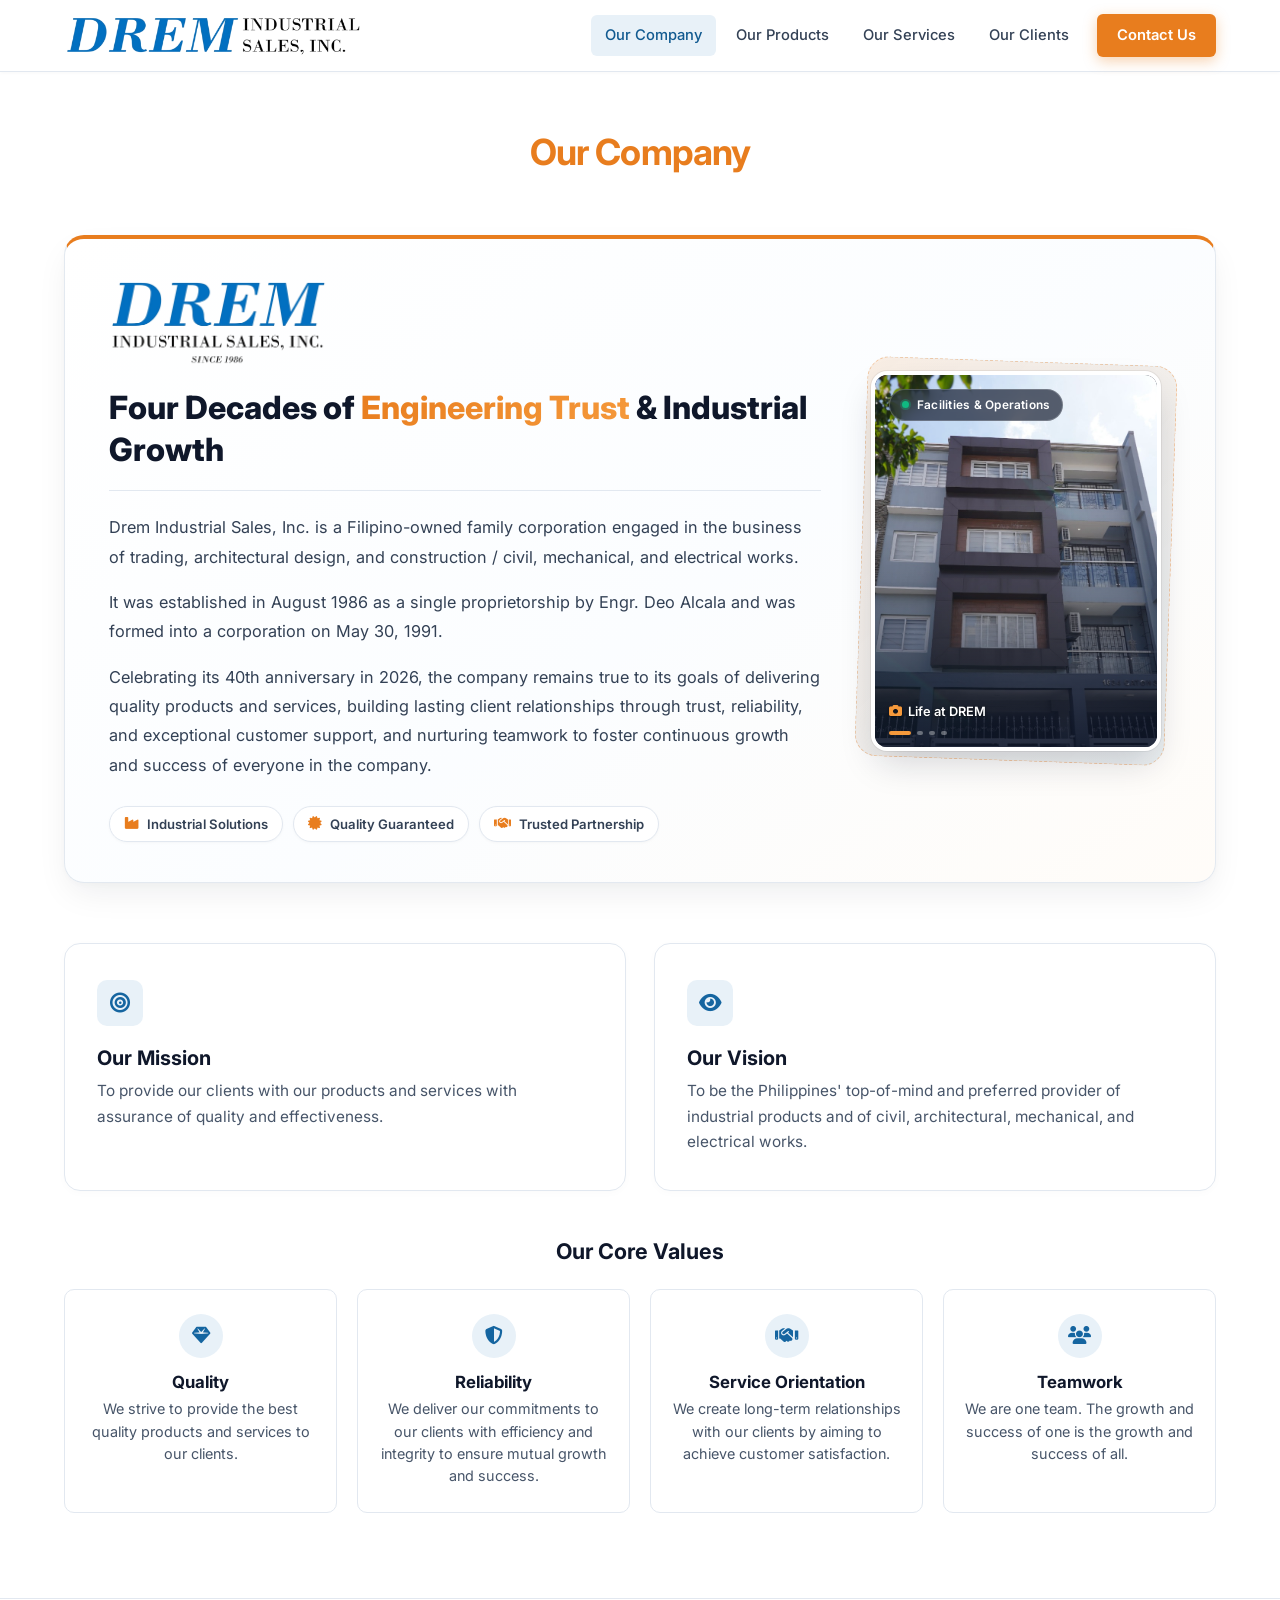
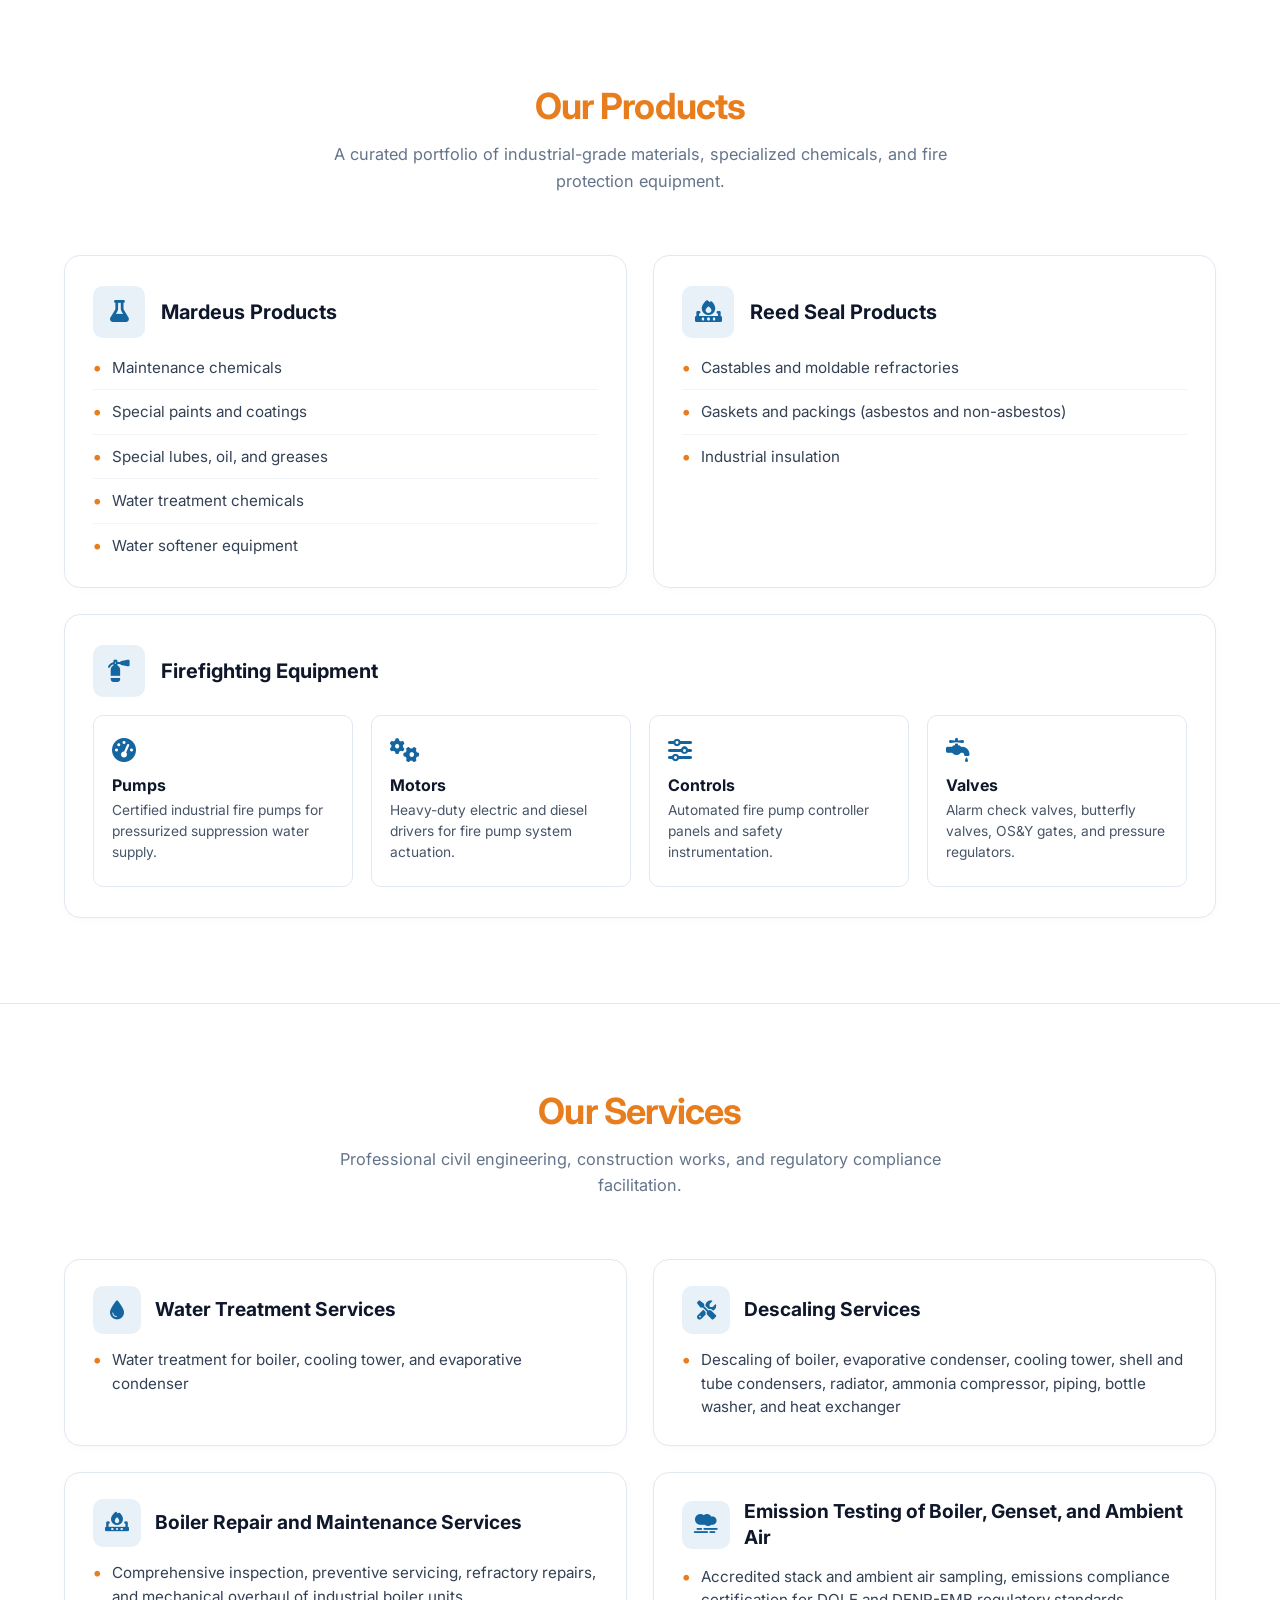
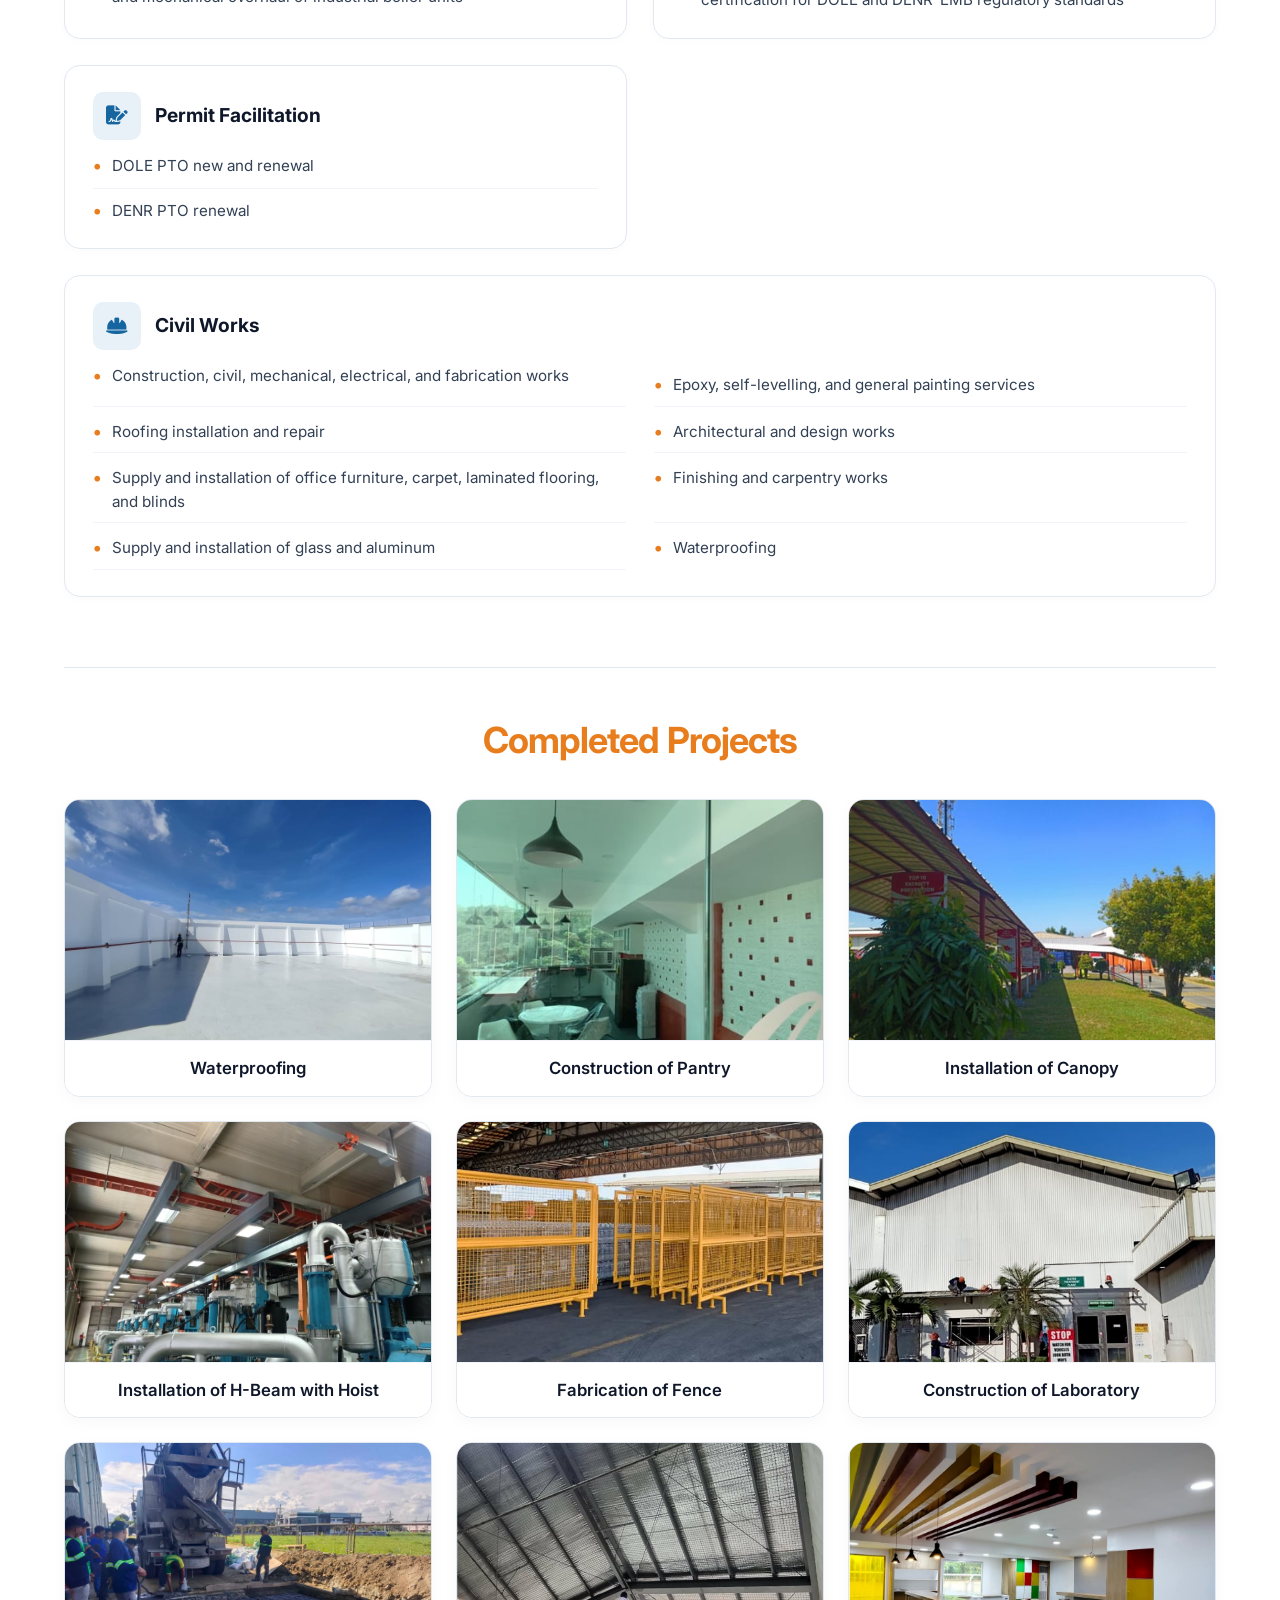
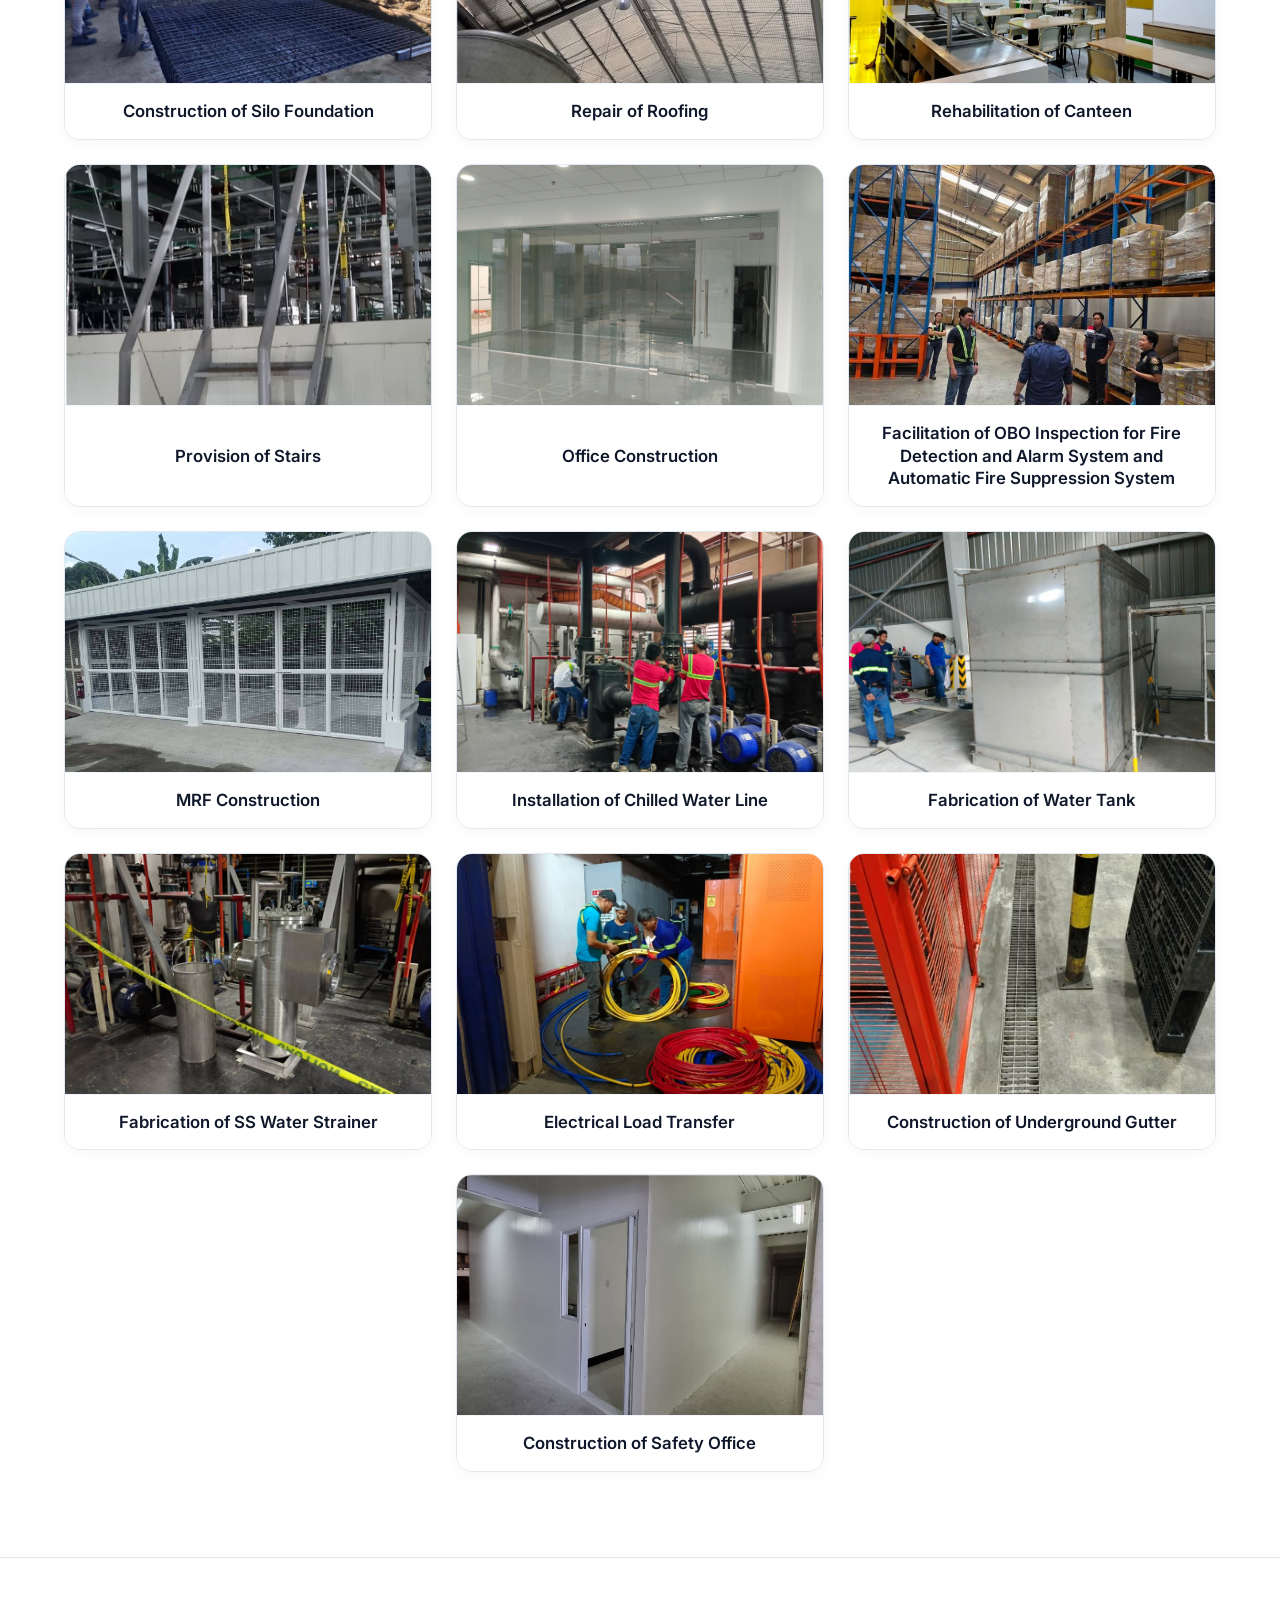
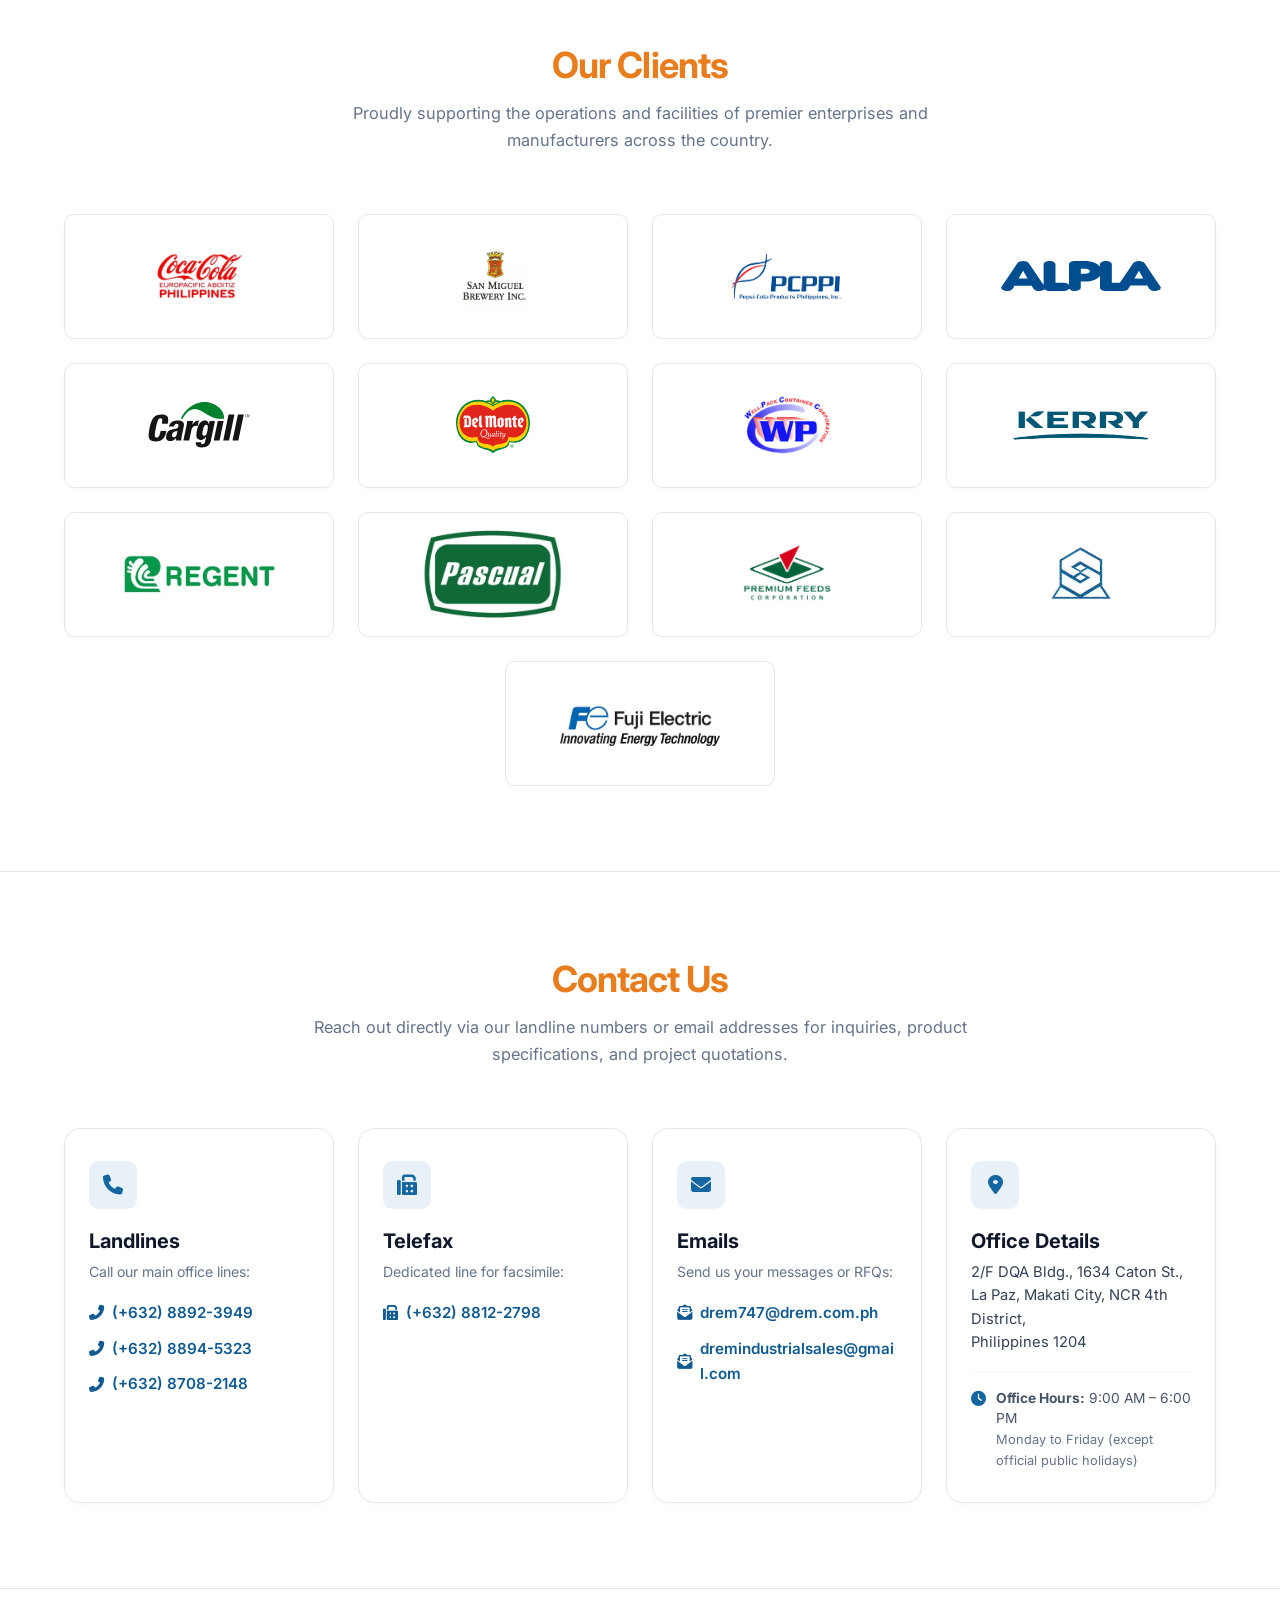
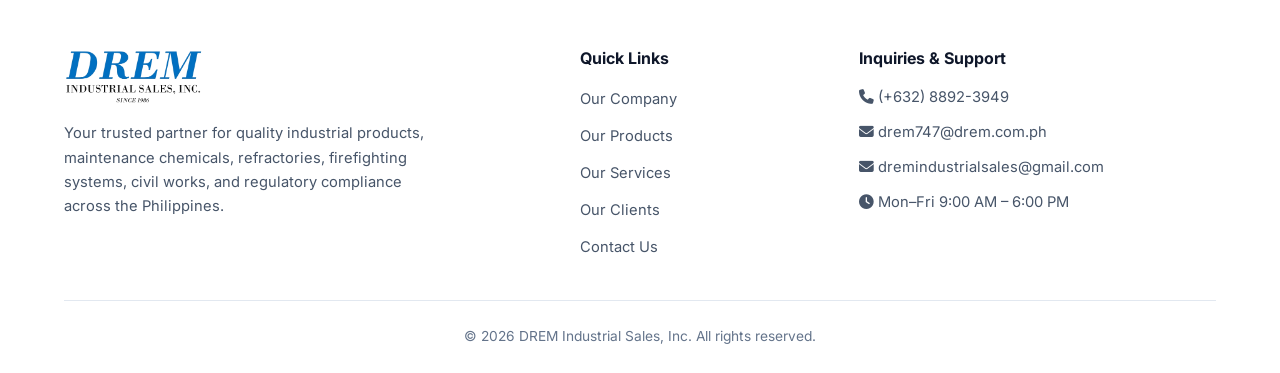
==== commit ae1df0b0: "fix(banner): preload images and use deterministic JS carousel with cache-busting to ensure office-wo" ====
--- a/index.html
+++ b/index.html
@@ -12,6 +12,10 @@
   <link rel="preconnect" href="https://fonts.googleapis.com">
   <link rel="preconnect" href="https://fonts.gstatic.com" crossorigin>
   <link href="https://fonts.googleapis.com/css2?family=Inter:wght@400;500;600;700;800&display=swap" rel="stylesheet">
+  <link rel="preload" as="image" href="assets/images/banner/building.jpg?v=2026">
+  <link rel="preload" as="image" href="assets/images/banner/lab-work.jpg?v=2026">
+  <link rel="preload" as="image" href="assets/images/banner/office-work-1.jpg?v=2026">
+  <link rel="preload" as="image" href="assets/images/banner/office-work-2.jpg?v=2026">
   <style>
     /* ========================================================
        Executive UI, Typography & Layout Polish for Main Site
@@ -714,38 +718,7 @@
               gap: 6px;
             }
 
-            .indicator-pill {
-              height: 4px;
-              border-radius: 4px;
-              background: rgba(255, 255, 255, 0.35);
-              transition: all 0.3s ease;
-            }
-
-            @keyframes indicatorCycle {
-              0%, 22% {
-                width: 20px;
-                background: var(--accent-400);
-              }
-              25%, 100% {
-                width: 6px;
-                background: rgba(255, 255, 255, 0.35);
-              }
-            }
-
-            .indicator-pill:nth-child(1) { animation: indicatorCycle 20s infinite 0s; }
-            .indicator-pill:nth-child(2) { animation: indicatorCycle 20s infinite 5s; }
-            .indicator-pill:nth-child(3) { animation: indicatorCycle 20s infinite 10s; }
-            .indicator-pill:nth-child(4) { animation: indicatorCycle 20s infinite 15s; }
-
-            /* Image transitions with subtle Ken Burns zoom */
-            @keyframes bannerPhotoCycle {
-              0% { opacity: 0; transform: scale(1.0); }
-              3% { opacity: 1; transform: scale(1.02); }
-              22% { opacity: 1; transform: scale(1.07); }
-              25% { opacity: 0; transform: scale(1.09); }
-              100% { opacity: 0; transform: scale(1.0); }
-            }
-
+            /* Deterministic Smooth Carousel Transitions */
             .banner-gallery-img {
               position: absolute;
               inset: 0;
@@ -753,14 +726,38 @@
               height: 100%;
               object-fit: cover;
               opacity: 0;
-              animation: bannerPhotoCycle 20s infinite;
+              transform: scale(1.0);
+              transition: opacity 1s cubic-bezier(0.4, 0, 0.2, 1), transform 5s ease-out;
+              z-index: 1;
+              pointer-events: none;
               will-change: opacity, transform;
             }
 
-            .banner-gallery-img:nth-child(1) { animation-delay: 0s; }
-            .banner-gallery-img:nth-child(2) { animation-delay: 5s; }
-            .banner-gallery-img:nth-child(3) { animation-delay: 10s; }
-            .banner-gallery-img:nth-child(4) { animation-delay: 15s; }
+            .banner-gallery-img.active {
+              opacity: 1 !important;
+              transform: scale(1.05);
+              z-index: 2 !important;
+              pointer-events: auto;
+            }
+
+            /* Clickable indicator pills */
+            .indicator-pill {
+              width: 6px;
+              height: 4px;
+              border-radius: 4px;
+              background: rgba(255, 255, 255, 0.35);
+              transition: all 0.3s ease;
+              cursor: pointer;
+            }
+
+            .indicator-pill:hover {
+              background: rgba(255, 255, 255, 0.7);
+            }
+
+            .indicator-pill.active {
+              width: 22px;
+              background: var(--accent-400) !important;
+            }
 
             @media (max-width: 900px) {
               #anniversary-banner {
@@ -825,27 +822,97 @@
                 <!-- Bottom gradient overlay -->
                 <div class="photo-bottom-gradient"></div>
 
-                <!-- Cycling Photos -->
-                <img class="banner-gallery-img" src="assets/images/banner/building.jpg" alt="DREM Industrial Sales Building">
-                <img class="banner-gallery-img" src="assets/images/banner/lab-work.jpg" alt="Laboratory and quality testing">
-                <img class="banner-gallery-img" src="assets/images/banner/office-work-1.jpg" alt="Office operations">
-                <img class="banner-gallery-img" src="assets/images/banner/office-work-2.jpg" alt="Team at work">
-
-                <!-- Bottom caption & animated slide indicators -->
+                <!-- Cycling Photos with Cache-Busting Parameters -->
+                <img class="banner-gallery-img active" src="assets/images/banner/building.jpg?v=2026" alt="DREM Industrial Sales Building">
+                <img class="banner-gallery-img" src="assets/images/banner/lab-work.jpg?v=2026" alt="Laboratory and quality testing">
+                <img class="banner-gallery-img" src="assets/images/banner/office-work-1.jpg?v=2026" alt="Office operations">
+                <img class="banner-gallery-img" src="assets/images/banner/office-work-2.jpg?v=2026" alt="Team at work">
+
+                <!-- Bottom caption & interactive slide indicators -->
                 <div class="photo-footer-info">
                   <div class="photo-footer-caption">
                     <i class="fas fa-camera"></i> Life at DREM
                   </div>
                   <div class="photo-indicators">
-                    <span class="indicator-pill"></span>
-                    <span class="indicator-pill"></span>
-                    <span class="indicator-pill"></span>
-                    <span class="indicator-pill"></span>
+                    <span class="indicator-pill active" title="Building"></span>
+                    <span class="indicator-pill" title="Laboratory"></span>
+                    <span class="indicator-pill" title="Office Work 1"></span>
+                    <span class="indicator-pill" title="Office Work 2"></span>
                   </div>
                 </div>
               </div>
             </div>
           </div>
+          
+          <!-- Deterministic Photo Slider Script -->
+          <script>
+            (function() {
+              function initBannerSlider() {
+                var container = document.querySelector('.anniversary-banner-photos');
+                if (!container) return;
+                var slides = container.querySelectorAll('.banner-gallery-img');
+                var dots = container.querySelectorAll('.indicator-pill');
+                if (!slides || slides.length === 0) return;
+
+                var currentIndex = 0;
+                var slideTimer = null;
+
+                function showSlide(index) {
+                  currentIndex = (index + slides.length) % slides.length;
+                  for (var i = 0; i < slides.length; i++) {
+                    if (i === currentIndex) {
+                      slides[i].classList.add('active');
+                    } else {
+                      slides[i].classList.remove('active');
+                    }
+                  }
+                  for (var j = 0; j < dots.length; j++) {
+                    if (j === currentIndex) {
+                      dots[j].classList.add('active');
+                    } else {
+                      dots[j].classList.remove('active');
+                    }
+                  }
+                }
+
+                function nextSlide() {
+                  showSlide(currentIndex + 1);
+                }
+
+                function startAutoPlay() {
+                  stopAutoPlay();
+                  slideTimer = setInterval(nextSlide, 4500);
+                }
+
+                function stopAutoPlay() {
+                  if (slideTimer) {
+                    clearInterval(slideTimer);
+                    slideTimer = null;
+                  }
+                }
+
+                dots.forEach(function(dot, idx) {
+                  dot.addEventListener('click', function() {
+                    showSlide(idx);
+                    startAutoPlay();
+                  });
+                });
+
+                container.addEventListener('mouseenter', stopAutoPlay);
+                container.addEventListener('mouseleave', startAutoPlay);
+
+                // Initial show to ensure active state is synchronized
+                showSlide(0);
+                startAutoPlay();
+              }
+
+              if (document.readyState === 'loading') {
+                document.addEventListener('DOMContentLoaded', initBannerSlider);
+              } else {
+                initBannerSlider();
+              }
+            })();
+          </script>
         </div>
 
         <!-- Mission & Vision -->
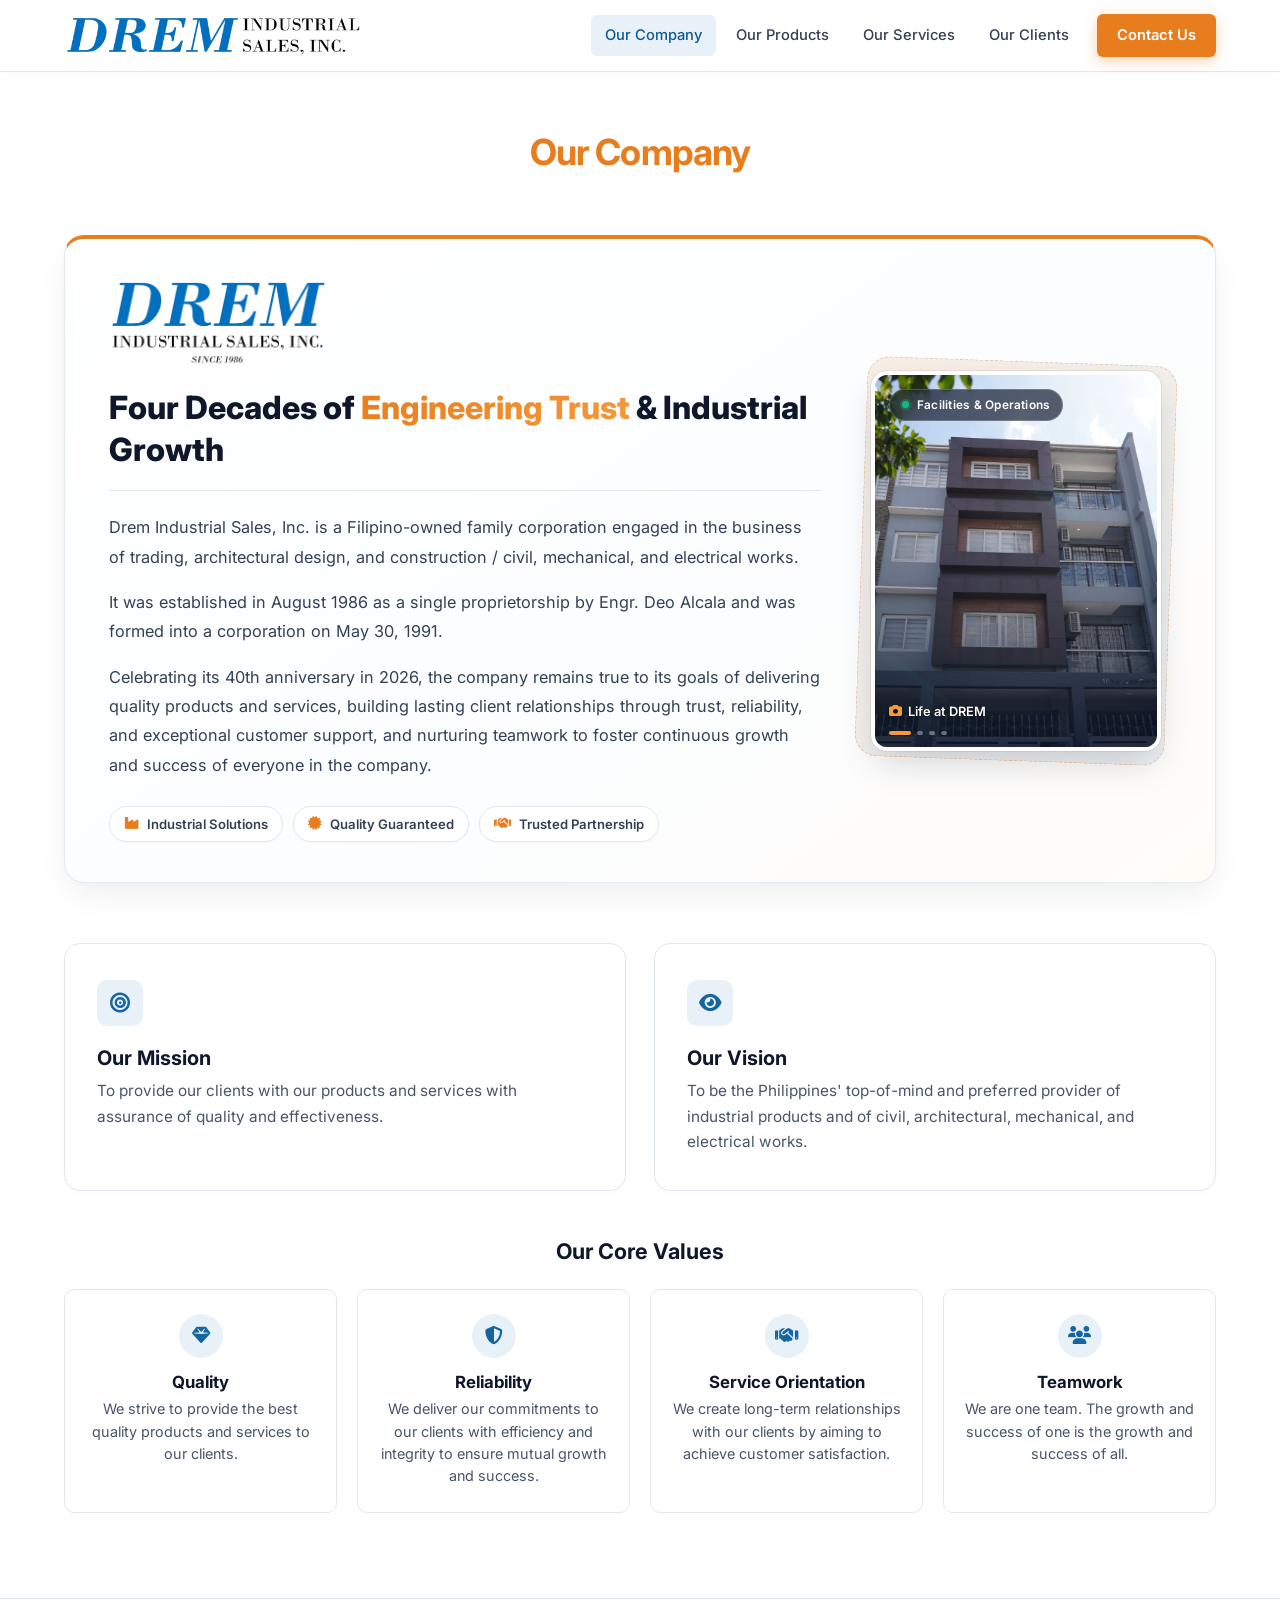
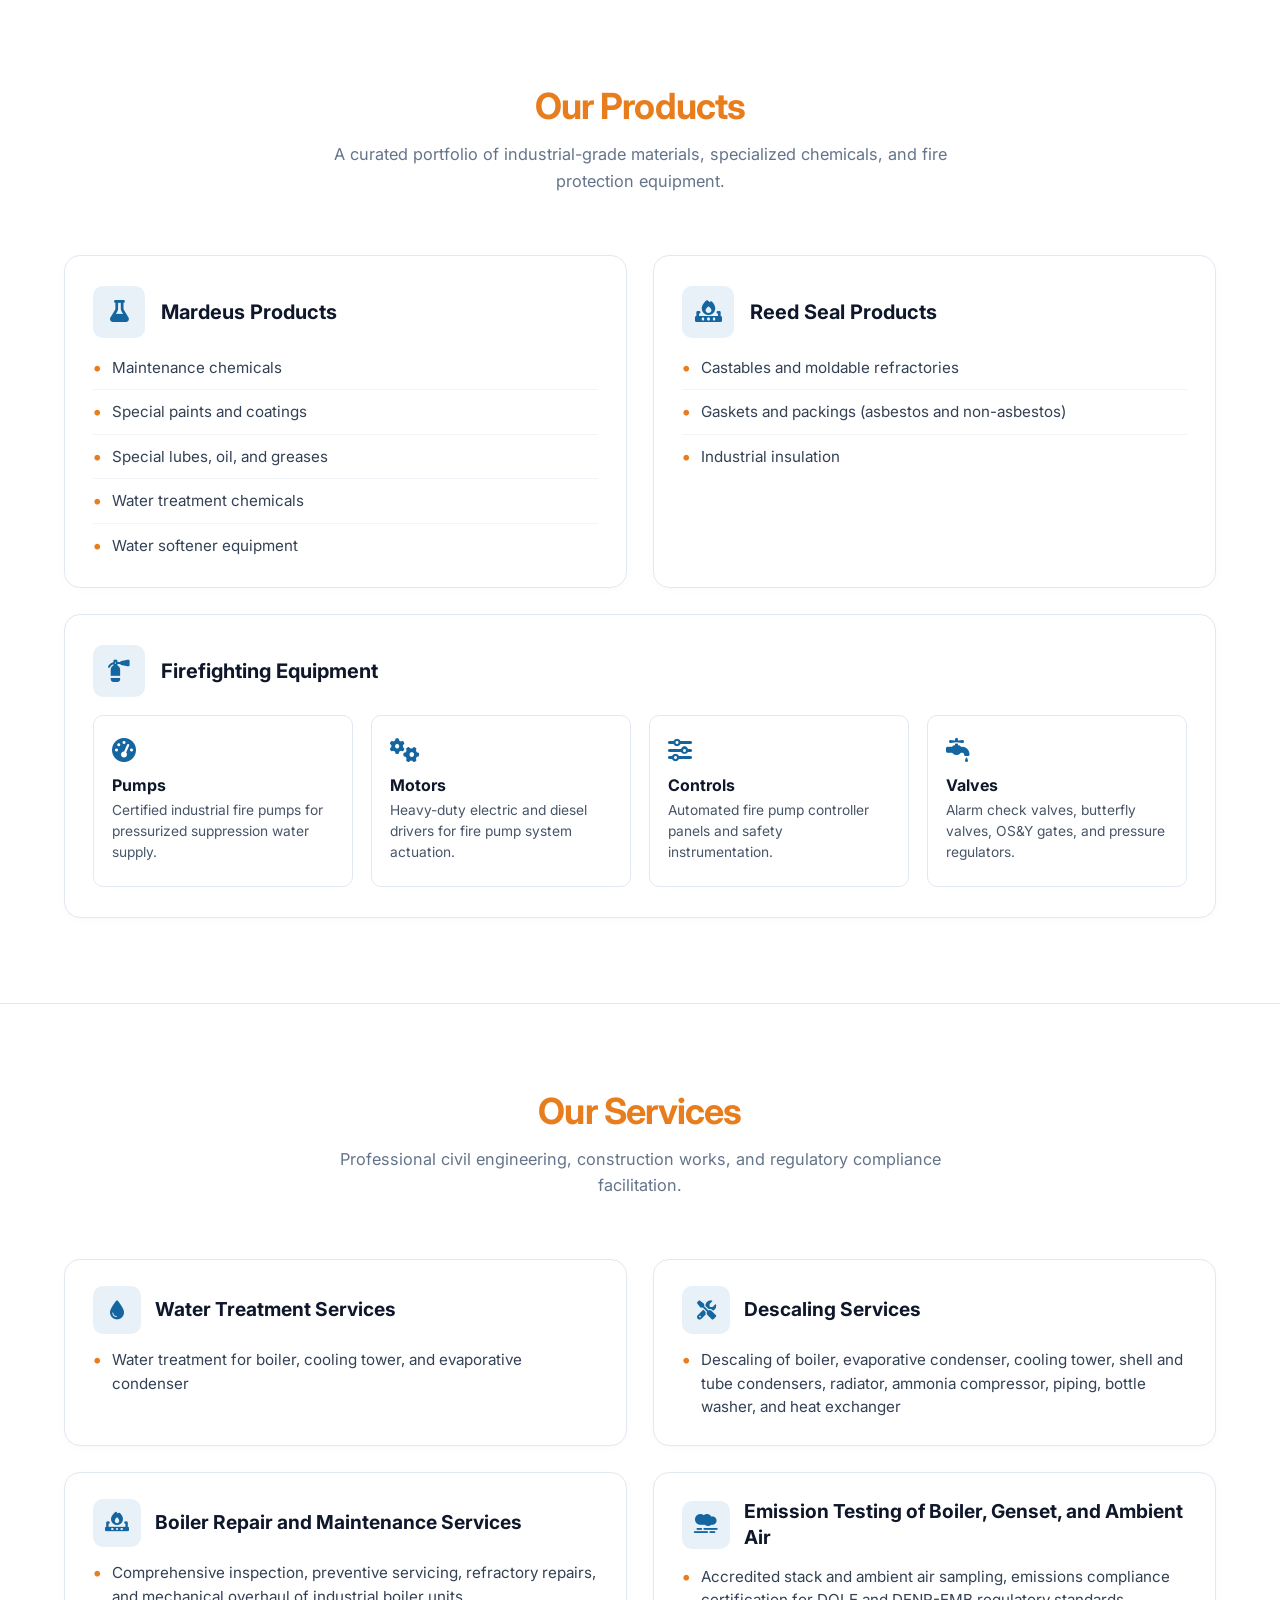
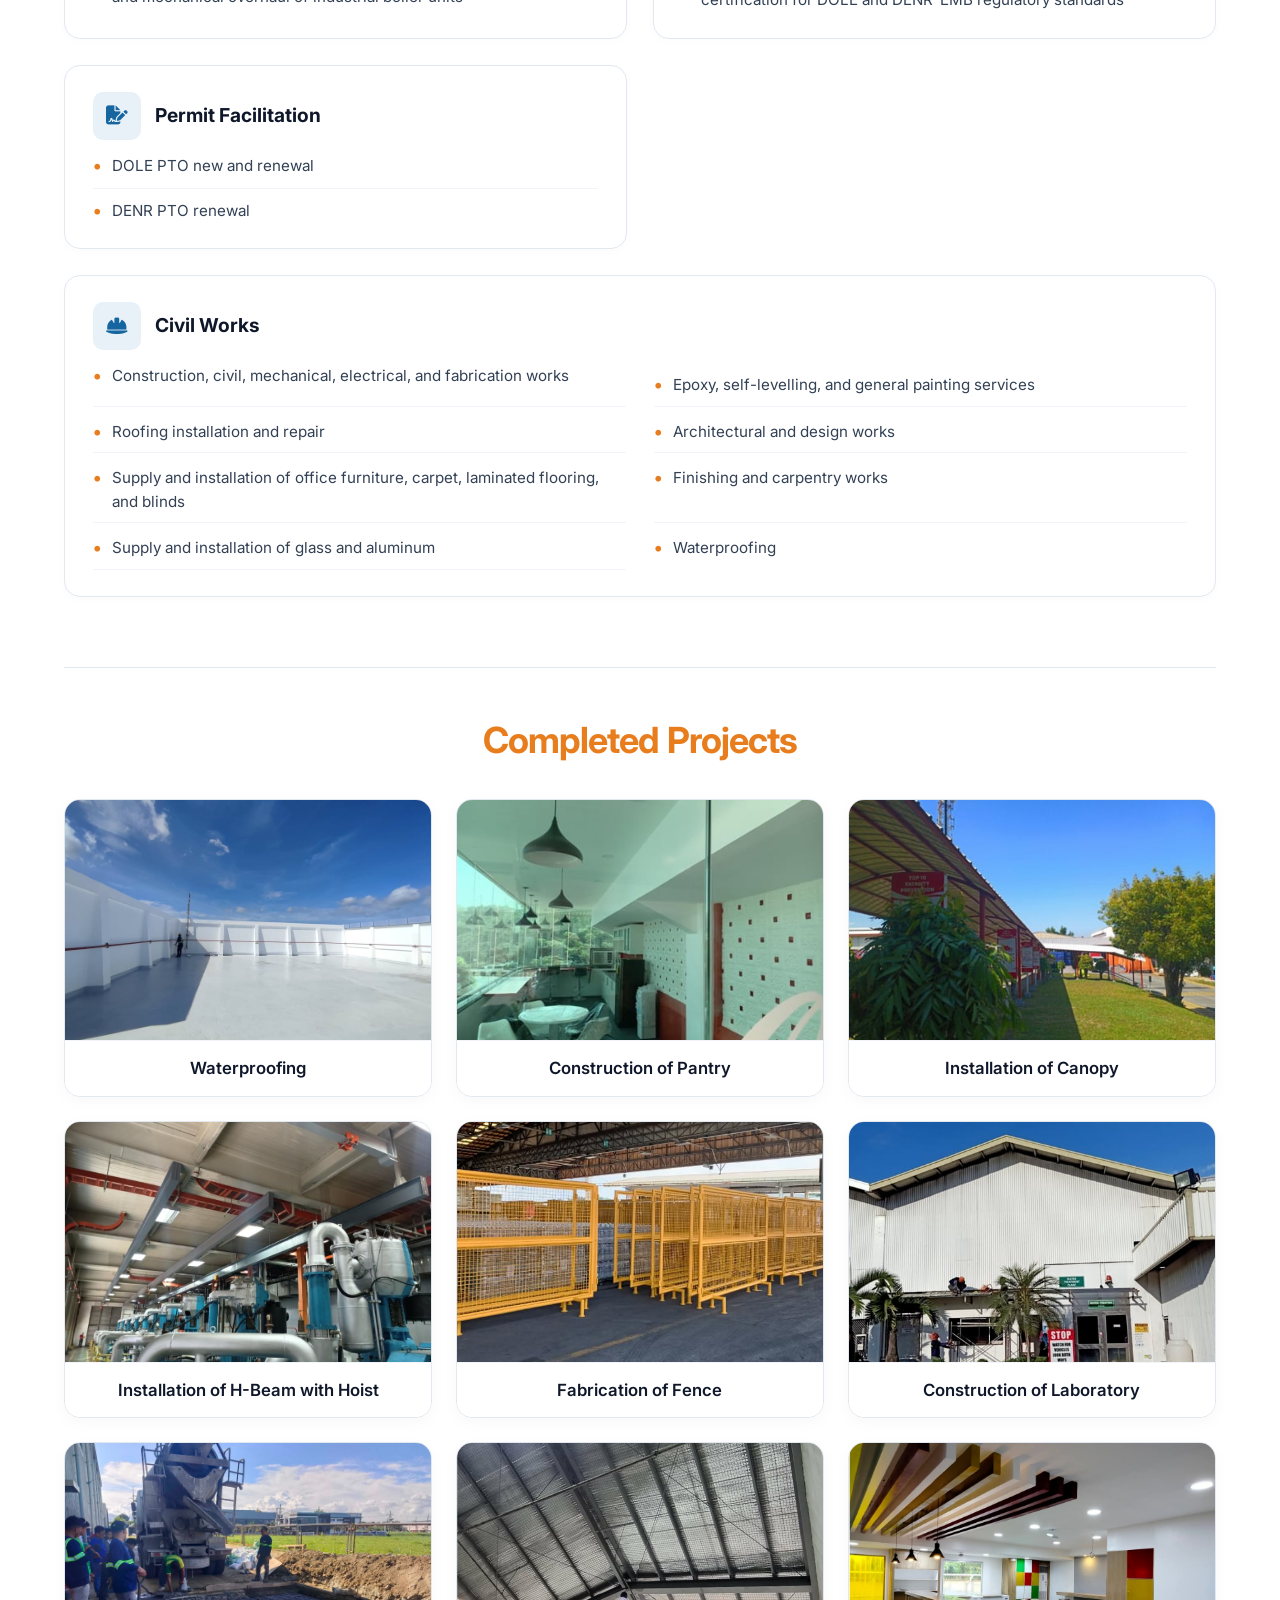
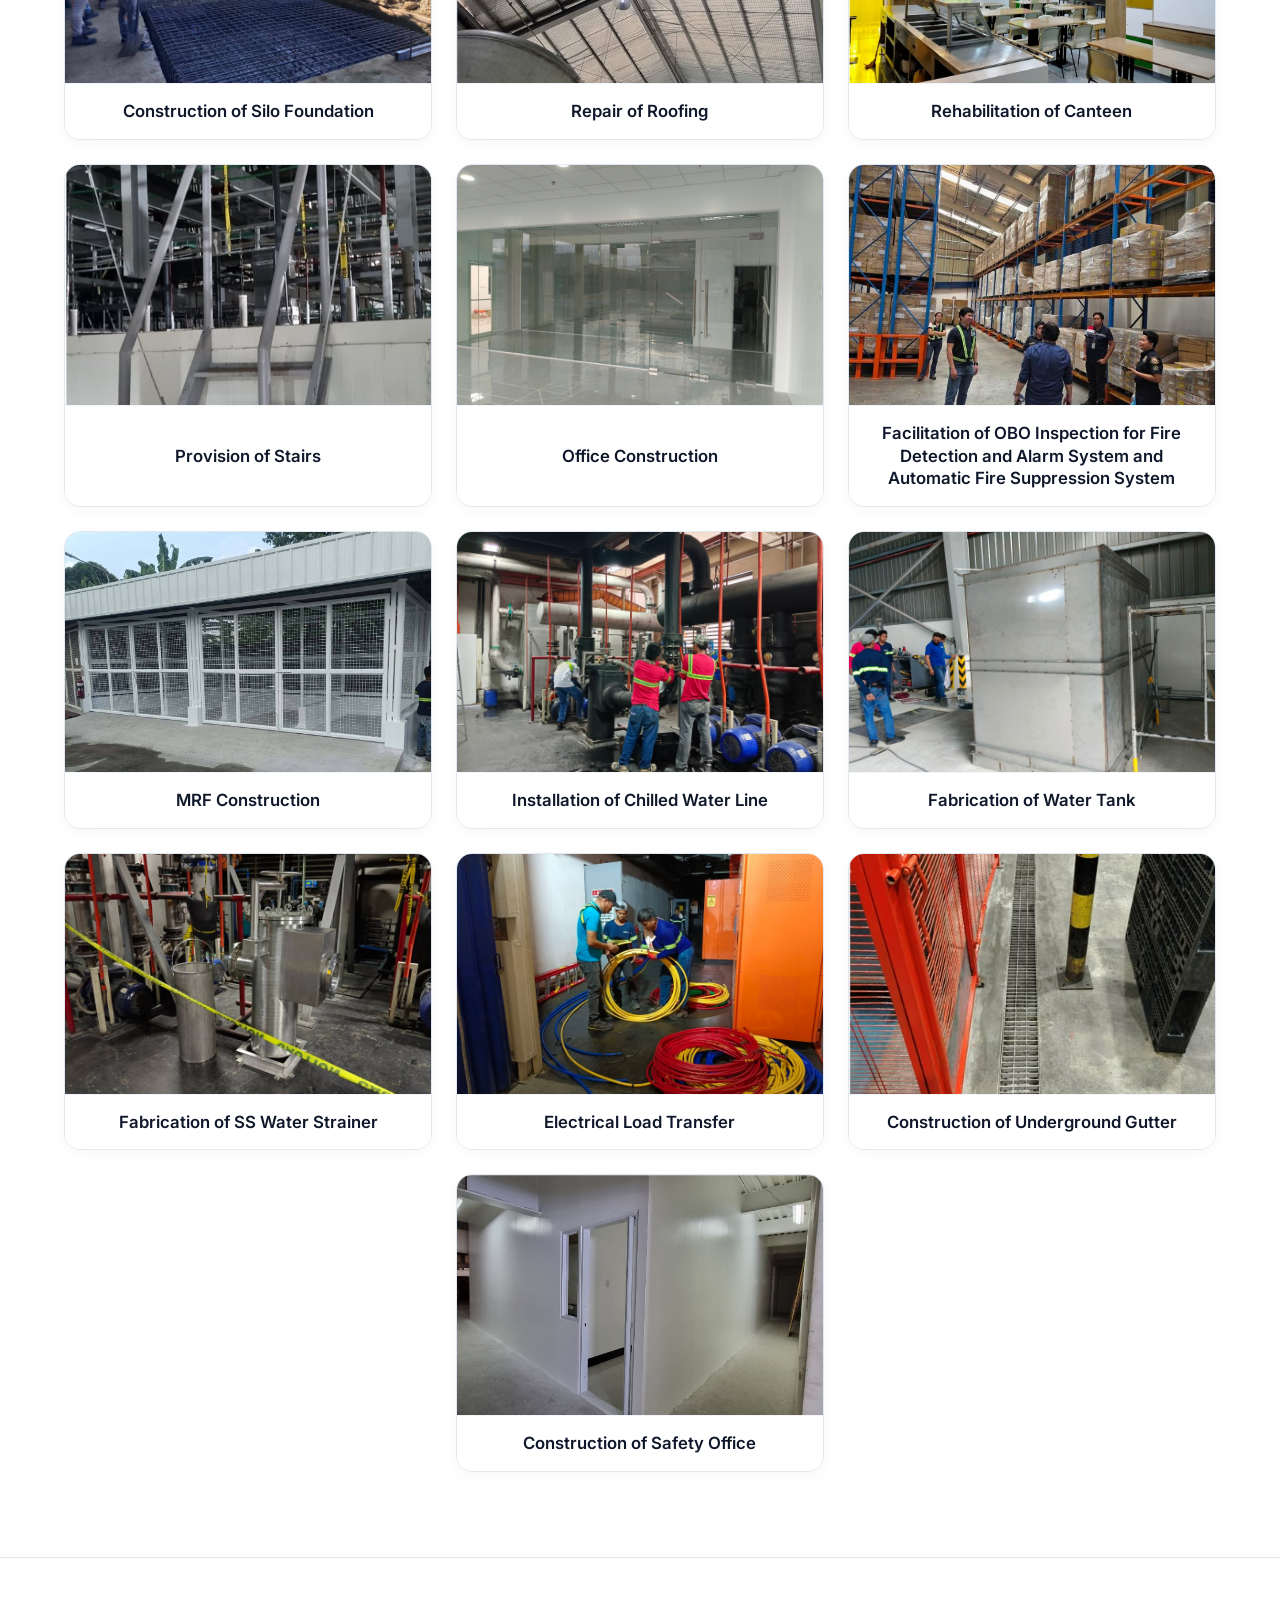
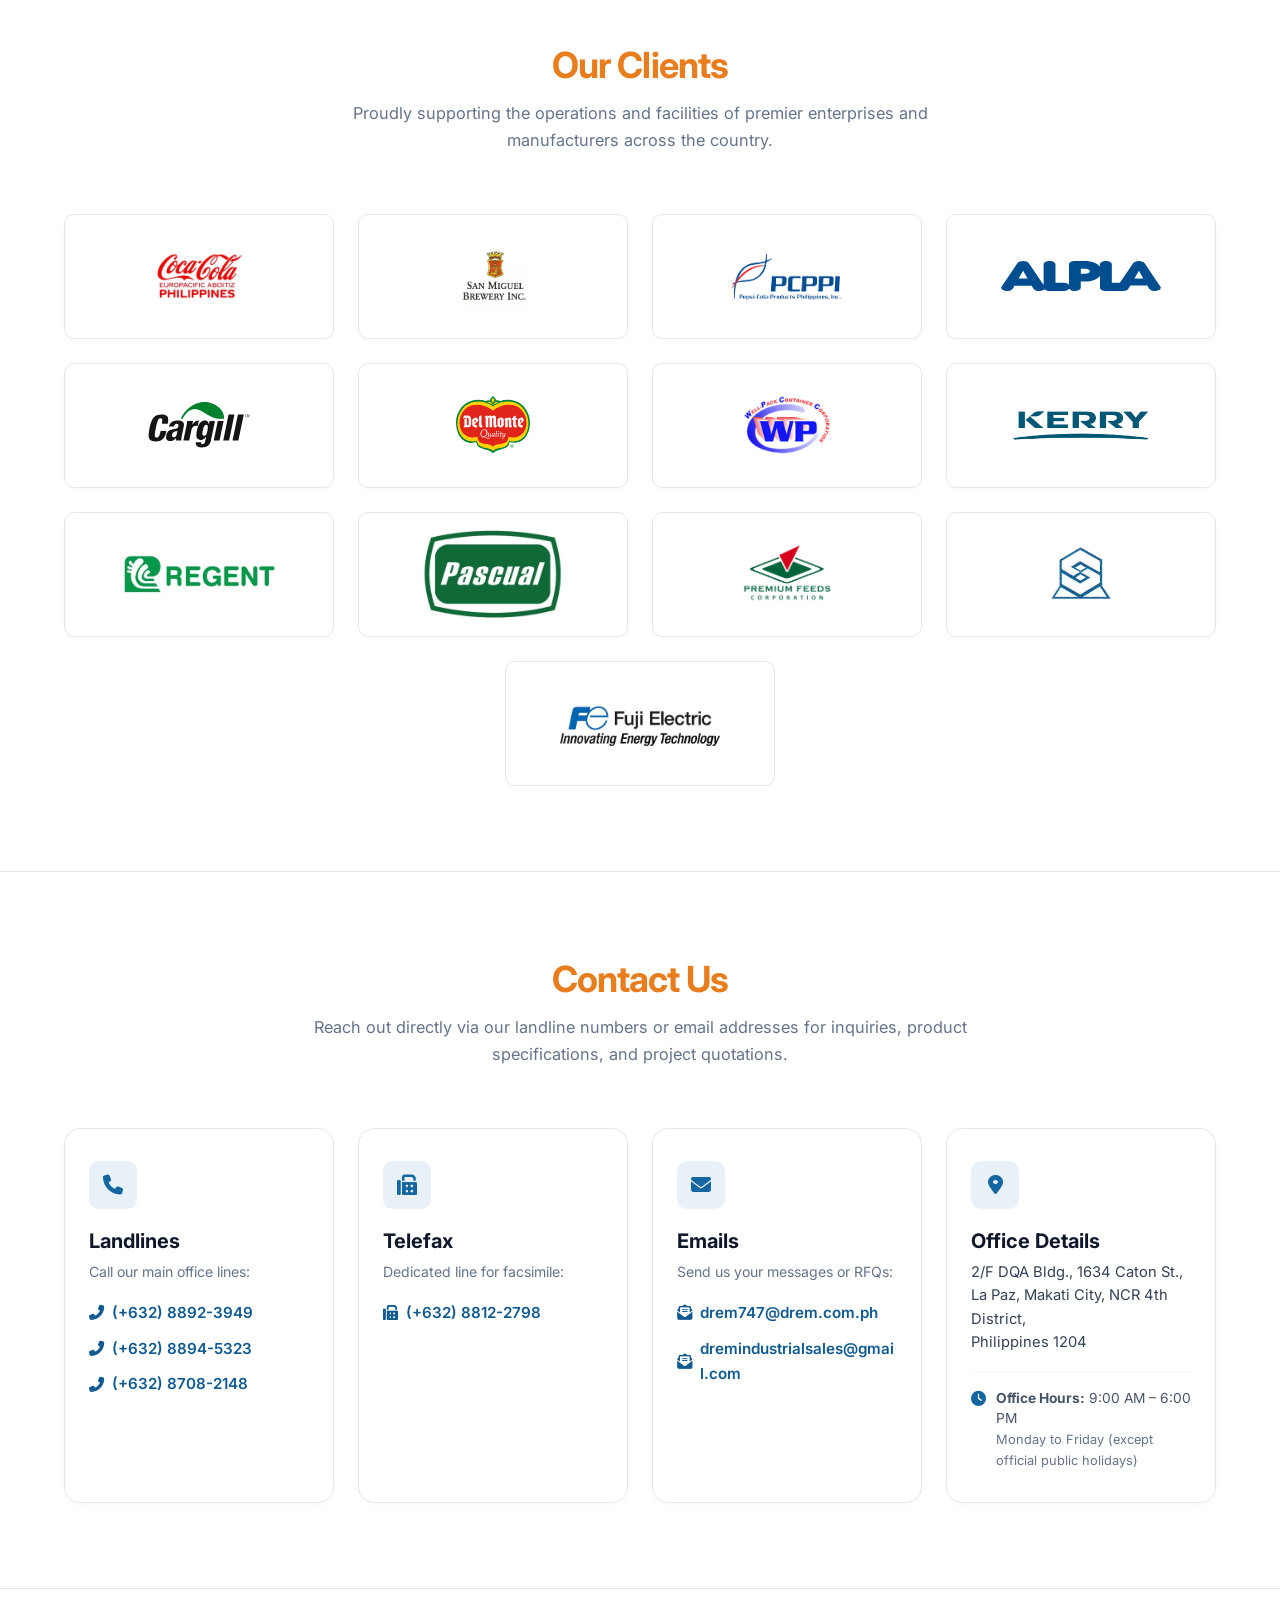
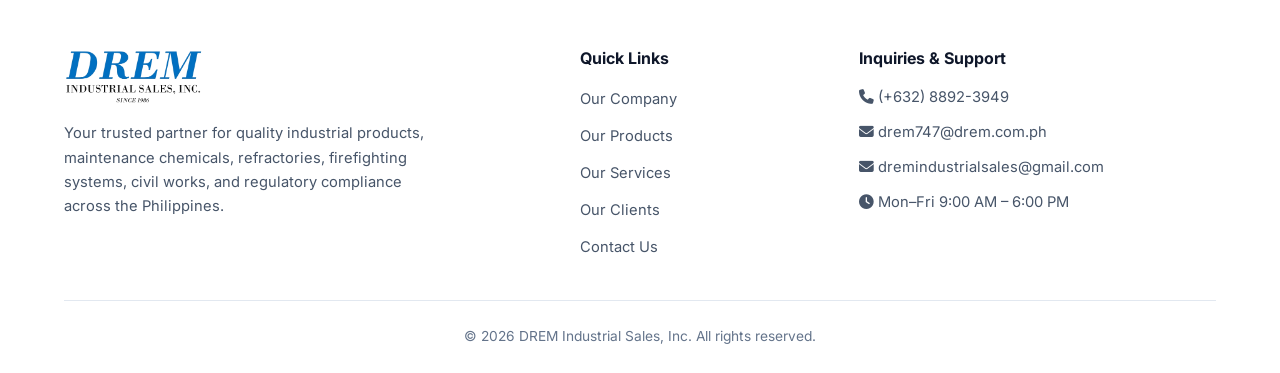
==== commit aeab2e53: "fix(banner): clean re-encode images, add eager sync decoding, and set office-work-1 as slide 2" ====
--- a/index.html
+++ b/index.html
@@ -11,11 +11,10 @@
   <link rel="stylesheet" href="https://cdnjs.cloudflare.com/ajax/libs/font-awesome/6.5.1/css/all.min.css">
   <link rel="preconnect" href="https://fonts.googleapis.com">
   <link rel="preconnect" href="https://fonts.gstatic.com" crossorigin>
-  <link href="https://fonts.googleapis.com/css2?family=Inter:wght@400;500;600;700;800&display=swap" rel="stylesheet">
-  <link rel="preload" as="image" href="assets/images/banner/building.jpg?v=2026">
-  <link rel="preload" as="image" href="assets/images/banner/lab-work.jpg?v=2026">
-  <link rel="preload" as="image" href="assets/images/banner/office-work-1.jpg?v=2026">
-  <link rel="preload" as="image" href="assets/images/banner/office-work-2.jpg?v=2026">
+  <link rel="preload" as="image" href="assets/images/banner/building.jpg">
+  <link rel="preload" as="image" href="assets/images/banner/office-work-1.jpg">
+  <link rel="preload" as="image" href="assets/images/banner/lab-work.jpg">
+  <link rel="preload" as="image" href="assets/images/banner/office-work-2.jpg">
   <style>
     /* ========================================================
        Executive UI, Typography & Layout Polish for Main Site
@@ -638,7 +637,7 @@
               overflow: hidden;
               box-shadow: 0 16px 36px -6px rgba(15, 23, 42, 0.18), 0 0 0 1px rgba(0, 0, 0, 0.06);
               border: 4px solid #ffffff;
-              background: var(--neutral-900);
+              background: #f1f5f9;
             }
 
             /* Dark gradient overlay for bottom legibility */
@@ -726,16 +725,17 @@
               height: 100%;
               object-fit: cover;
               opacity: 0;
+              visibility: hidden;
               transform: scale(1.0);
-              transition: opacity 1s cubic-bezier(0.4, 0, 0.2, 1), transform 5s ease-out;
+              transition: opacity 0.8s ease-in-out, transform 4s ease-out;
               z-index: 1;
               pointer-events: none;
-              will-change: opacity, transform;
             }
 
             .banner-gallery-img.active {
               opacity: 1 !important;
-              transform: scale(1.05);
+              visibility: visible !important;
+              transform: scale(1.04);
               z-index: 2 !important;
               pointer-events: auto;
             }
@@ -822,11 +822,11 @@
                 <!-- Bottom gradient overlay -->
                 <div class="photo-bottom-gradient"></div>
 
-                <!-- Cycling Photos with Cache-Busting Parameters -->
-                <img class="banner-gallery-img active" src="assets/images/banner/building.jpg?v=2026" alt="DREM Industrial Sales Building">
-                <img class="banner-gallery-img" src="assets/images/banner/lab-work.jpg?v=2026" alt="Laboratory and quality testing">
-                <img class="banner-gallery-img" src="assets/images/banner/office-work-1.jpg?v=2026" alt="Office operations">
-                <img class="banner-gallery-img" src="assets/images/banner/office-work-2.jpg?v=2026" alt="Team at work">
+                <!-- Cycling Photos -->
+                <img class="banner-gallery-img active" src="assets/images/banner/building.jpg" alt="DREM Industrial Sales Building" loading="eager" decoding="sync">
+                <img class="banner-gallery-img" src="assets/images/banner/office-work-1.jpg" alt="Office operations" loading="eager" decoding="sync">
+                <img class="banner-gallery-img" src="assets/images/banner/lab-work.jpg" alt="Laboratory and quality testing" loading="eager" decoding="sync">
+                <img class="banner-gallery-img" src="assets/images/banner/office-work-2.jpg" alt="Team at work" loading="eager" decoding="sync">
 
                 <!-- Bottom caption & interactive slide indicators -->
                 <div class="photo-footer-info">
@@ -835,8 +835,8 @@
                   </div>
                   <div class="photo-indicators">
                     <span class="indicator-pill active" title="Building"></span>
+                    <span class="indicator-pill" title="Office Work 1"></span>
                     <span class="indicator-pill" title="Laboratory"></span>
-                    <span class="indicator-pill" title="Office Work 1"></span>
                     <span class="indicator-pill" title="Office Work 2"></span>
                   </div>
                 </div>
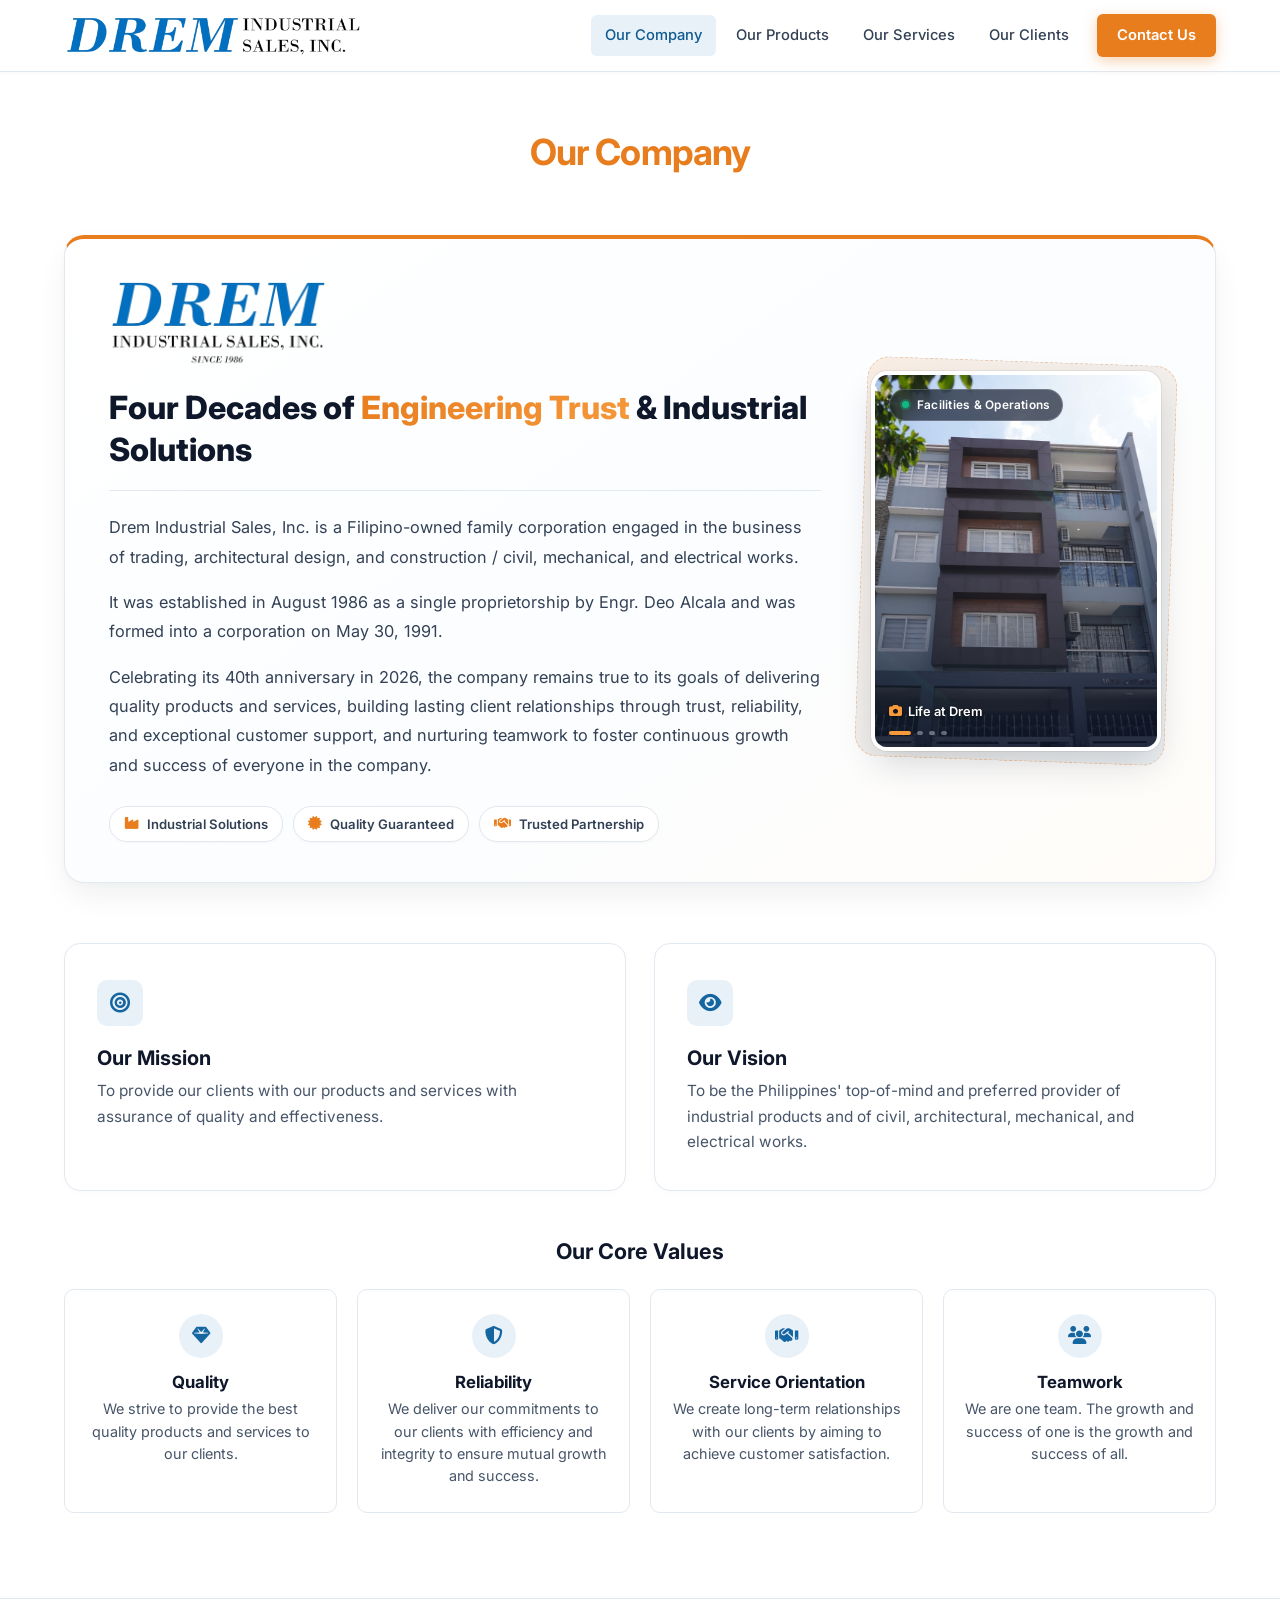
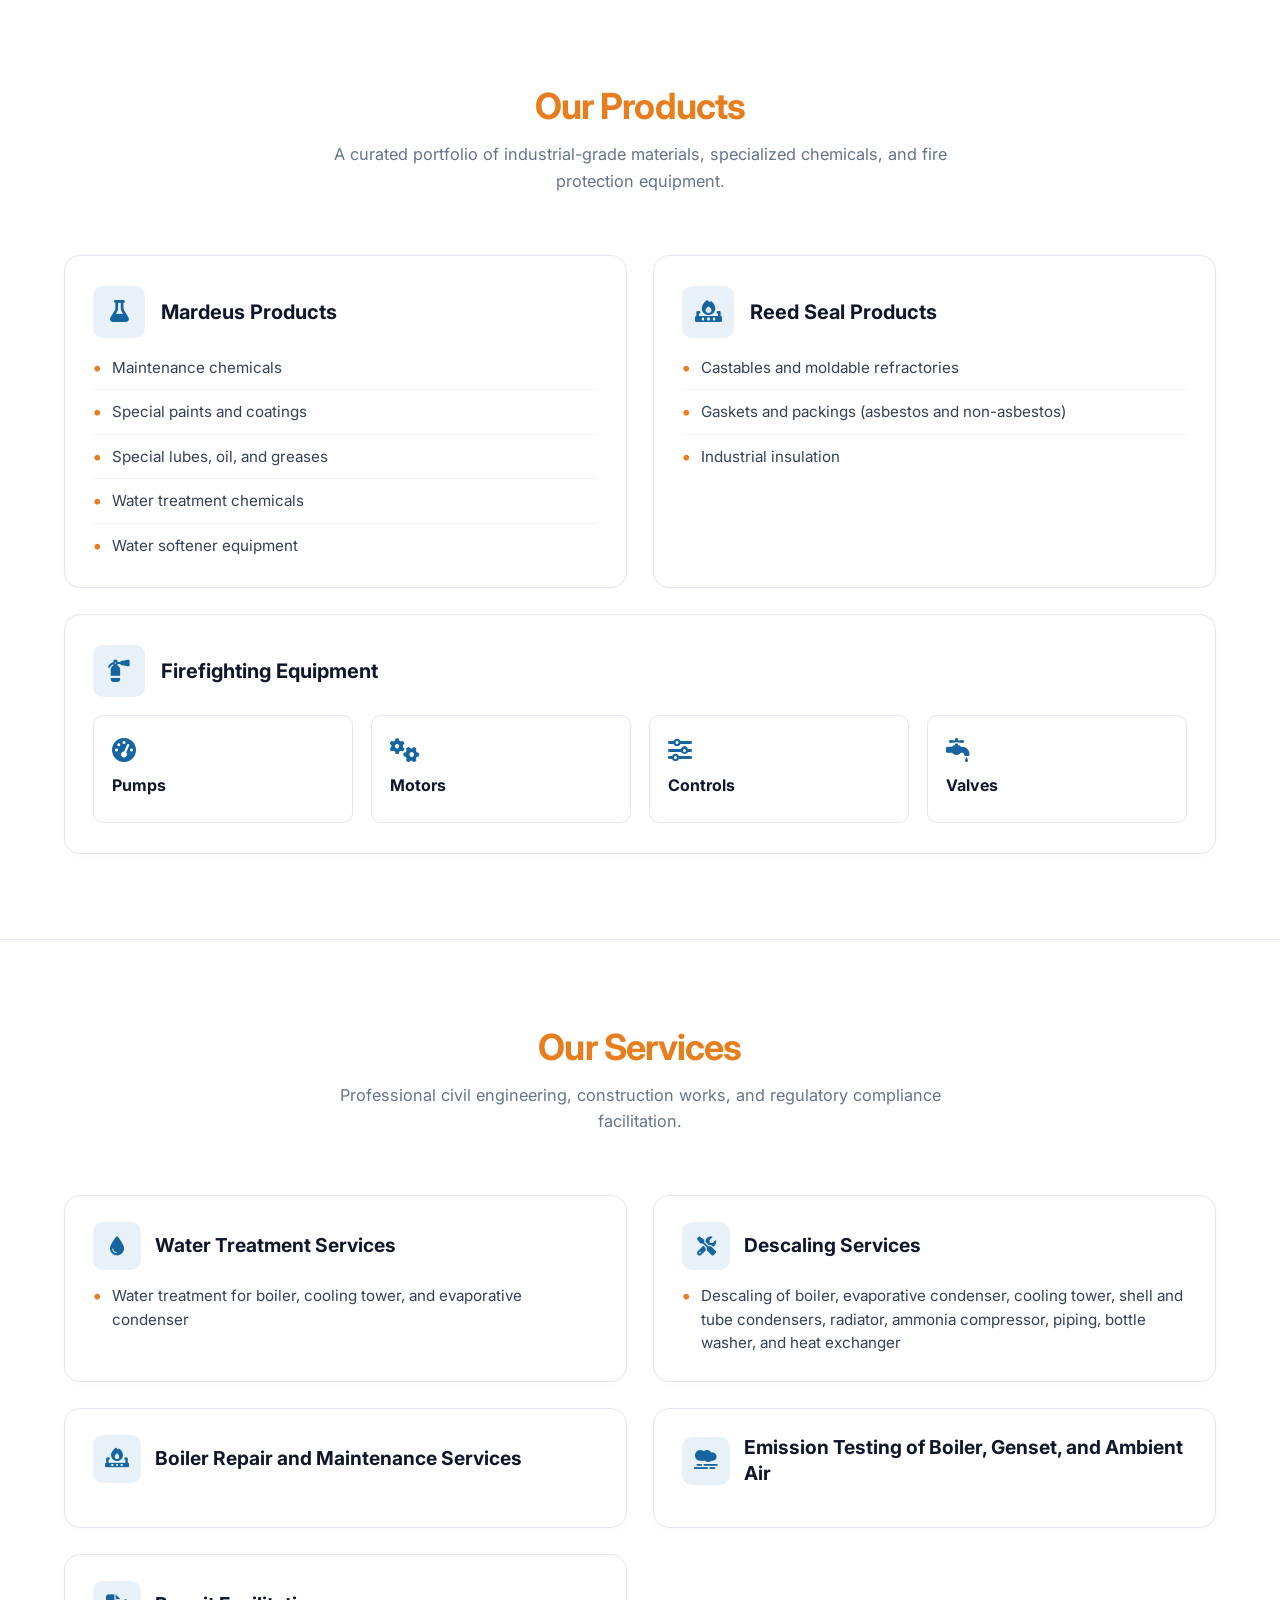
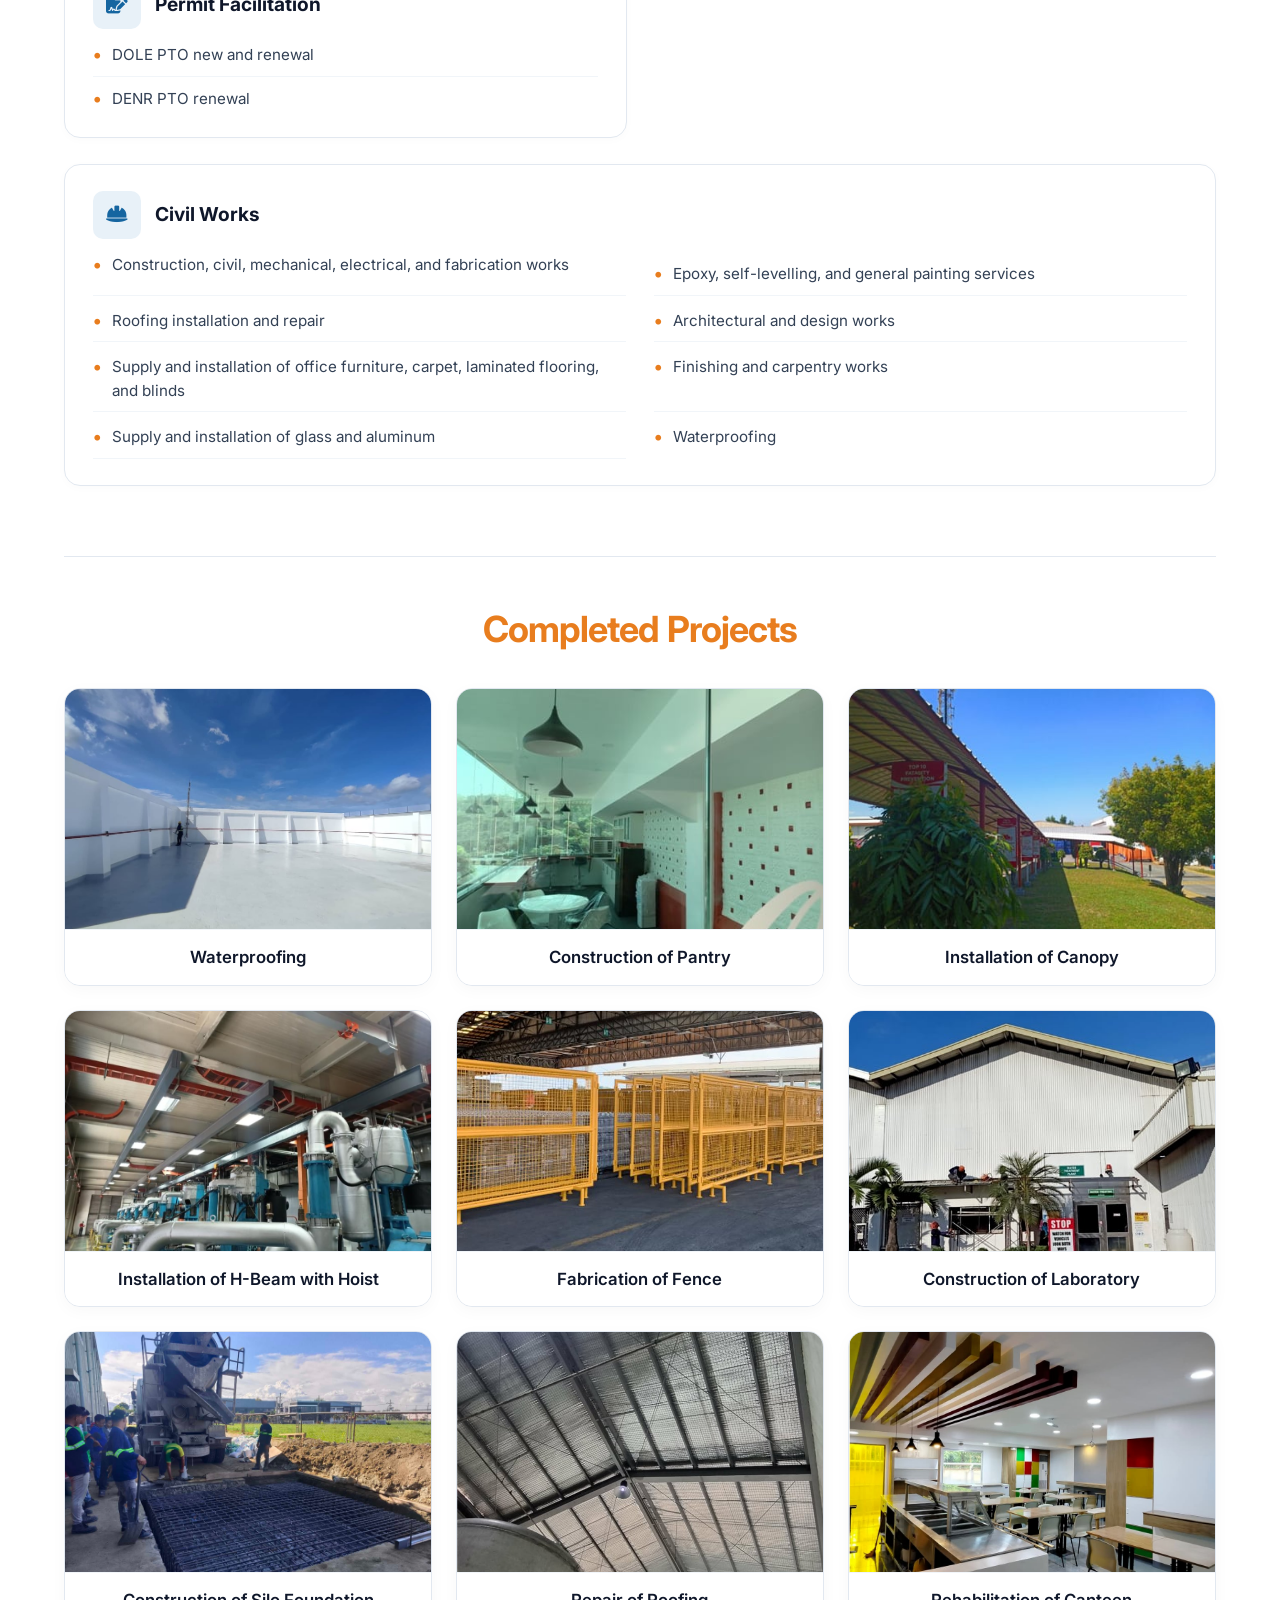
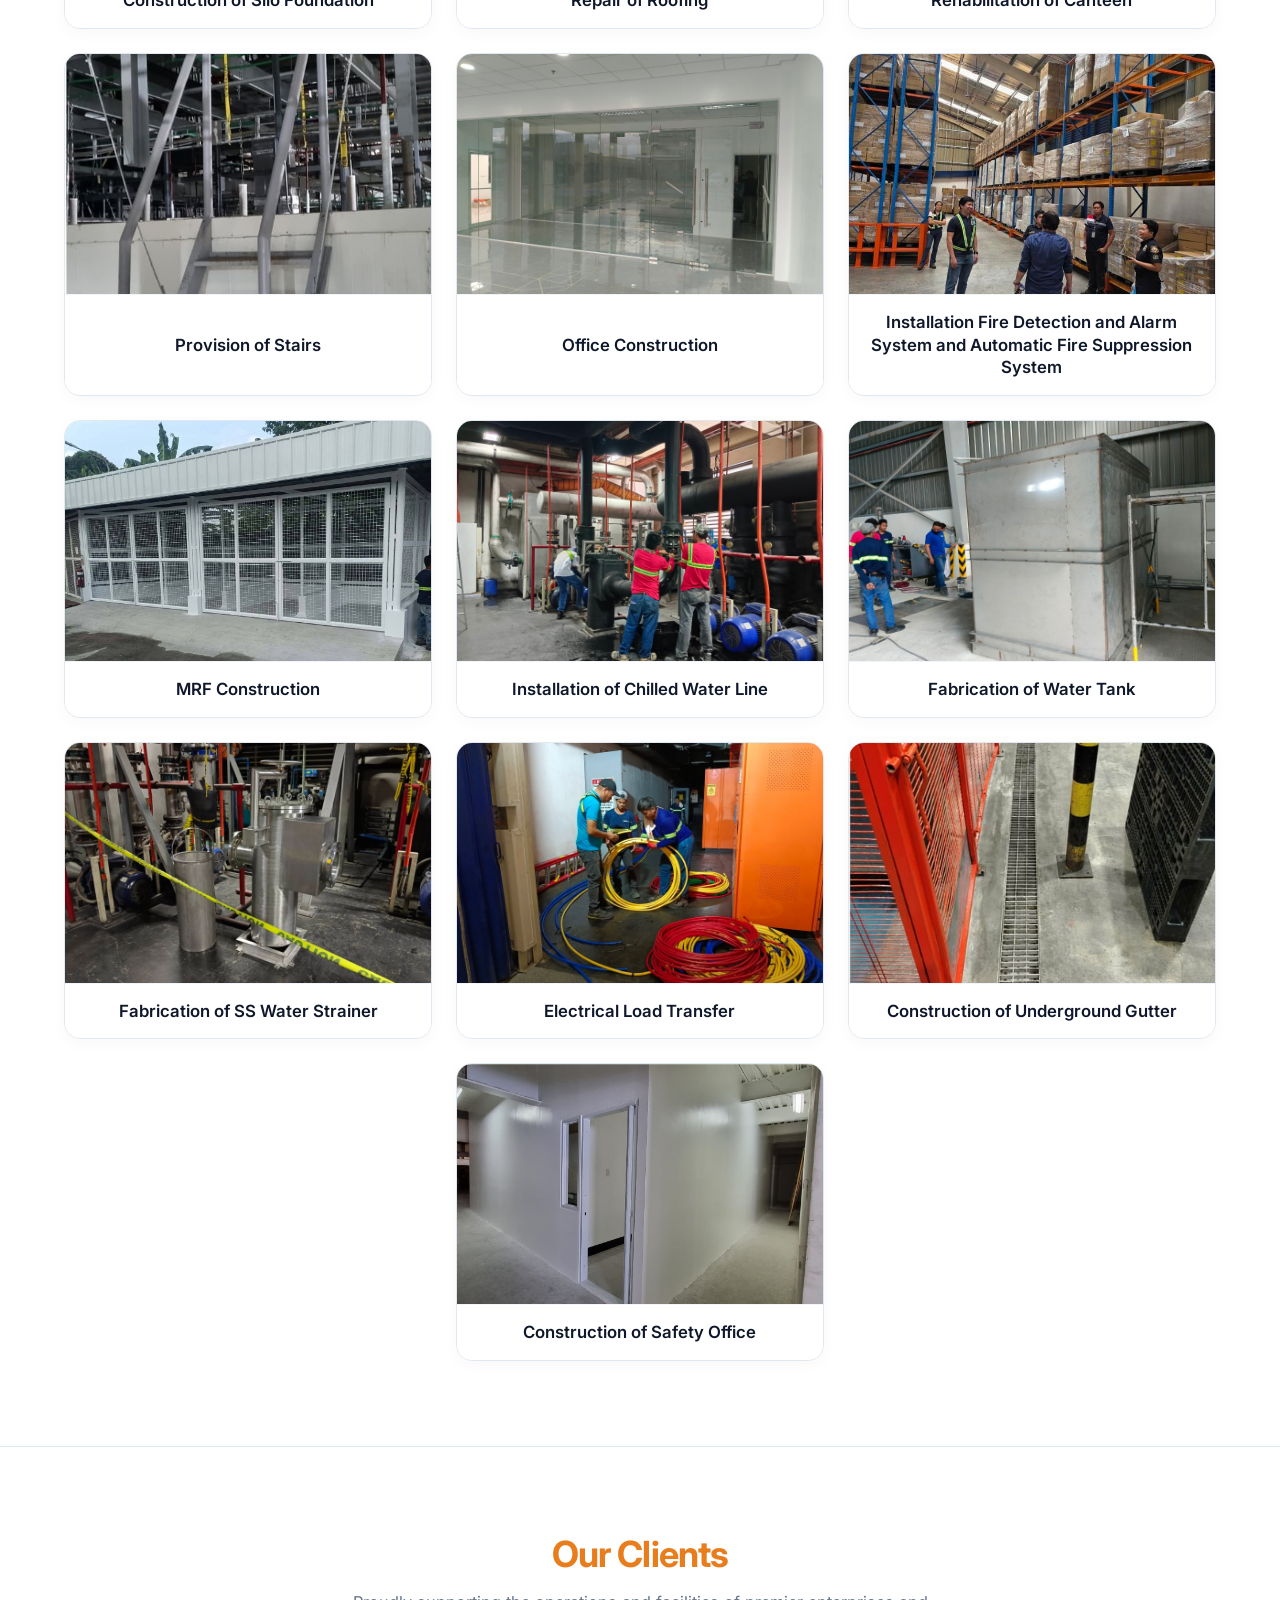
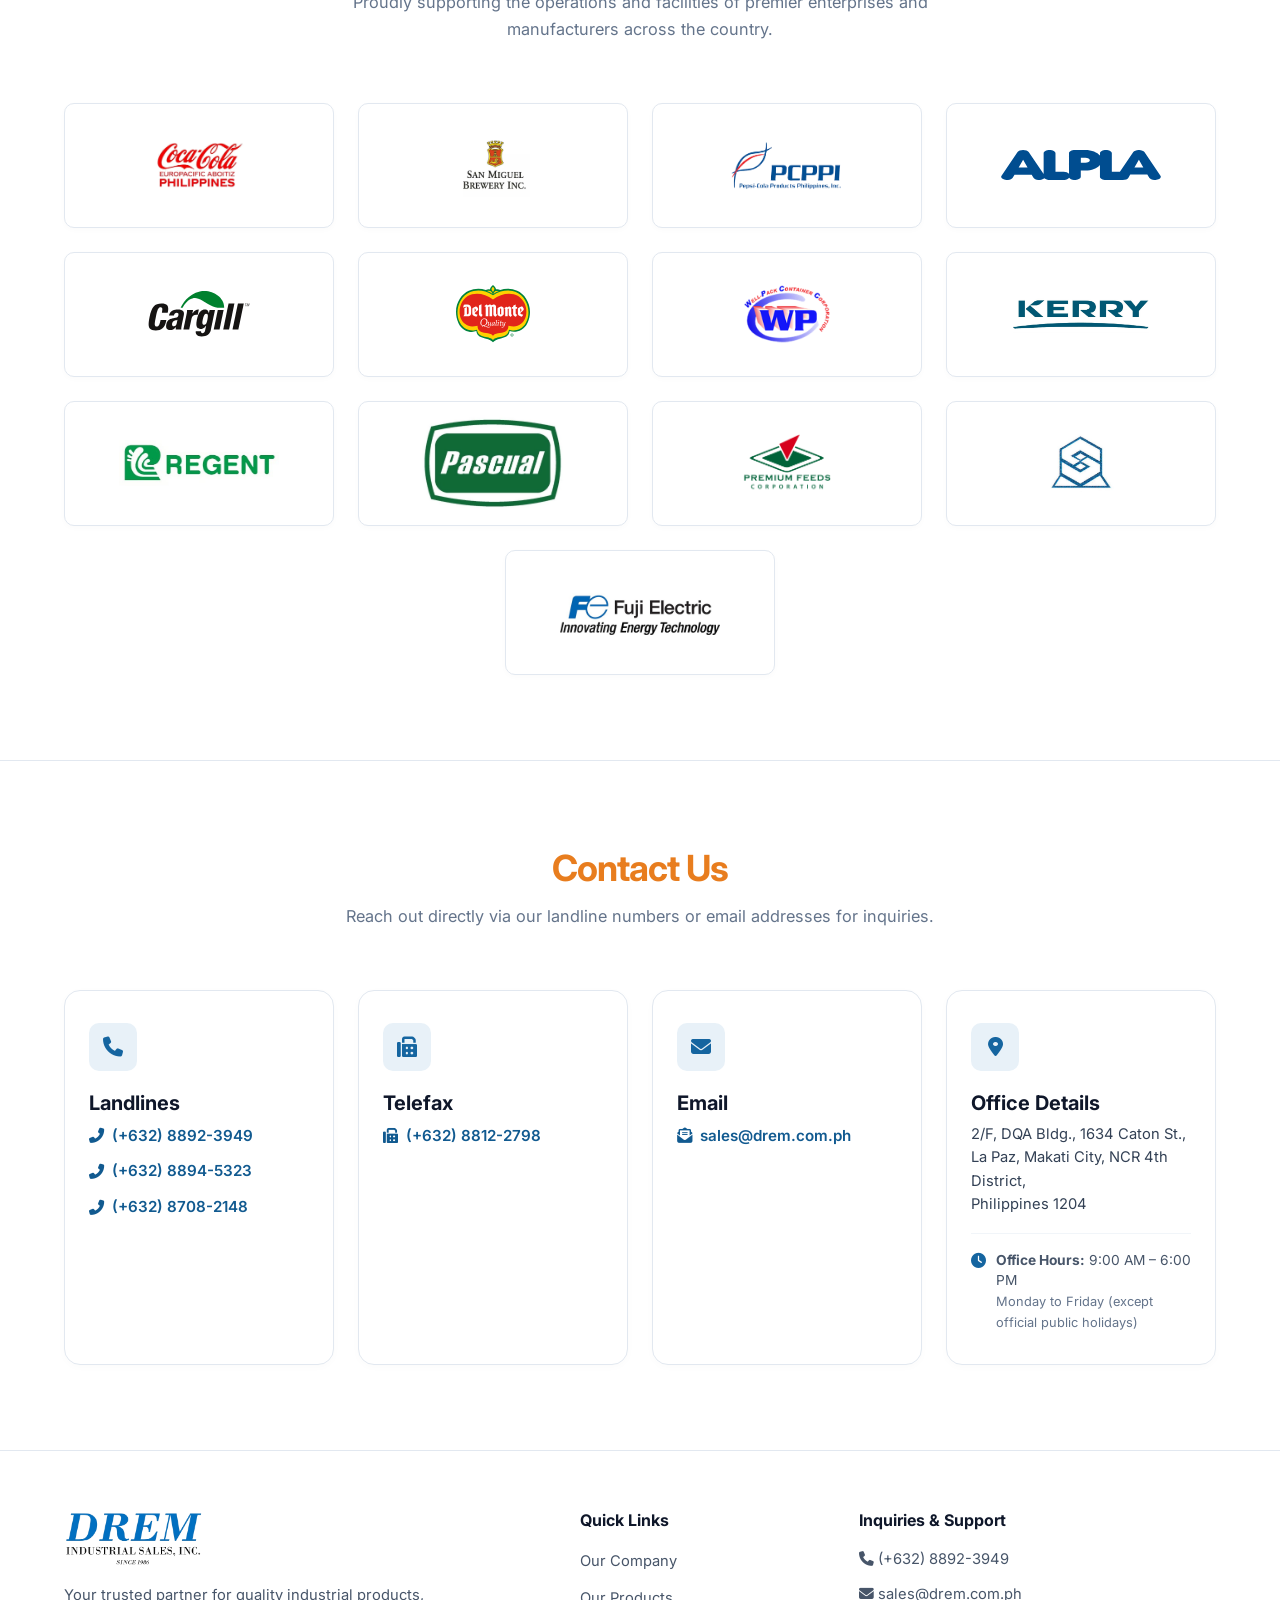
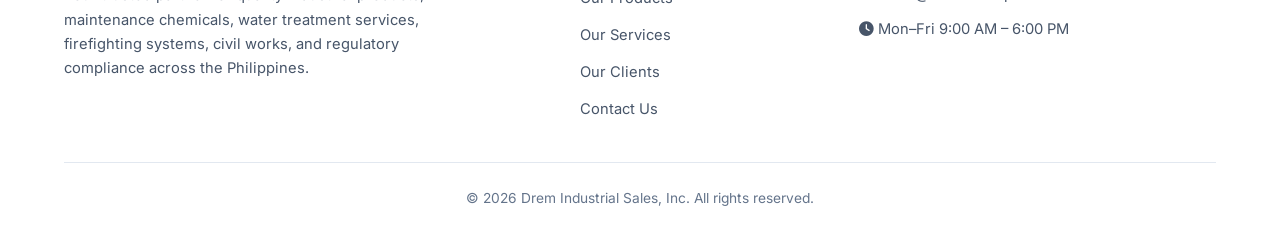
==== commit a0b76b0f: "refactor: replace nth-child selectors with explicit classes for banner gallery animations and slides" ====
--- a/index.html
+++ b/index.html
@@ -153,10 +153,12 @@
       .about-section .anniversary-banner-card {
         padding: 28px 20px !important;
       }
+
       .anniversary-logo-img {
         height: 68px !important;
         max-width: 220px !important;
       }
+
       .anniversary-badge-header {
         flex-direction: column;
         align-items: flex-start;
@@ -338,6 +340,7 @@
     }
 
     @media (max-width: 768px) {
+
       .simple-products-grid,
       .simple-services-grid,
       .civil-works-columns {
@@ -680,8 +683,17 @@
             }
 
             @keyframes dotPulse {
-              0%, 100% { transform: scale(1); opacity: 1; }
-              50% { transform: scale(0.8); opacity: 0.5; }
+
+              0%,
+              100% {
+                transform: scale(1);
+                opacity: 1;
+              }
+
+              50% {
+                transform: scale(0.8);
+                opacity: 0.5;
+              }
             }
 
             /* Bottom Caption & Indicators */
@@ -763,16 +775,19 @@
               #anniversary-banner {
                 padding: 30px 22px !important;
               }
+
               .anniversary-banner-layout {
                 flex-direction: column;
                 gap: 28px;
               }
+
               .anniversary-showcase-wrapper {
                 flex: none;
                 width: 100%;
                 max-width: 320px;
                 margin: 0 auto;
               }
+
               .anniversary-banner-photos {
                 height: 360px;
               }
@@ -783,21 +798,27 @@
             <div class="anniversary-banner-text">
               <div class="anniversary-badge-header">
                 <div class="anniversary-logo-wrap" title="DREM Industrial Sales, Inc. Since 1986">
-                  <img src="assets/images/logo-stacked.png" alt="DREM Industrial Sales, Inc. Since 1986" class="anniversary-logo-img">
-                </div>
-              </div>
-
-              <h2 class="anniversary-title">Four Decades of <span>Engineering Trust</span> & Industrial Growth</h2>
+                  <img src="assets/images/logo-stacked.png" alt="DREM Industrial Sales, Inc. Since 1986"
+                    class="anniversary-logo-img">
+                </div>
+              </div>
+
+              <h2 class="anniversary-title">Four Decades of <span>Engineering Trust</span> & Industrial Solutions</h2>
 
               <div class="anniversary-desc-list">
                 <p>
-                  Drem Industrial Sales, Inc. is a Filipino-owned family corporation engaged in the business of trading, architectural design, and construction / civil, mechanical, and electrical works.
+                  Drem Industrial Sales, Inc. is a Filipino-owned family corporation engaged in the business of trading,
+                  architectural design, and construction / civil, mechanical, and electrical works.
                 </p>
                 <p>
-                  It was established in August 1986 as a single proprietorship by Engr. Deo Alcala and was formed into a corporation on May 30, 1991.
+                  It was established in August 1986 as a single proprietorship by Engr. Deo Alcala and was formed into a
+                  corporation on May 30, 1991.
                 </p>
                 <p>
-                  Celebrating its 40th anniversary in 2026, the company remains true to its goals of delivering quality products and services, building lasting client relationships through trust, reliability, and exceptional customer support, and nurturing teamwork to foster continuous growth and success of everyone in the company.
+                  Celebrating its 40th anniversary in 2026, the company remains true to its goals of delivering quality
+                  products and services, building lasting client relationships through trust, reliability, and
+                  exceptional customer support, and nurturing teamwork to foster continuous growth and success of
+                  everyone in the company.
                 </p>
               </div>
 
@@ -823,15 +844,19 @@
                 <div class="photo-bottom-gradient"></div>
 
                 <!-- Cycling Photos -->
-                <img class="banner-gallery-img active" src="assets/images/banner/building.jpg" alt="DREM Industrial Sales Building" loading="eager" decoding="sync">
-                <img class="banner-gallery-img" src="assets/images/banner/office-work-1.jpg" alt="Office operations" loading="eager" decoding="sync">
-                <img class="banner-gallery-img" src="assets/images/banner/lab-work.jpg" alt="Laboratory and quality testing" loading="eager" decoding="sync">
-                <img class="banner-gallery-img" src="assets/images/banner/office-work-2.jpg" alt="Team at work" loading="eager" decoding="sync">
+                <img class="banner-gallery-img active" src="assets/images/banner/building.jpg"
+                  alt="DREM Industrial Sales Building" loading="eager" decoding="sync">
+                <img class="banner-gallery-img" src="assets/images/banner/office-work-1.jpg" alt="Office operations"
+                  loading="eager" decoding="sync">
+                <img class="banner-gallery-img" src="assets/images/banner/lab-work.jpg"
+                  alt="Laboratory and quality testing" loading="eager" decoding="sync">
+                <img class="banner-gallery-img" src="assets/images/banner/office-work-2.jpg" alt="Team at work"
+                  loading="eager" decoding="sync">
 
                 <!-- Bottom caption & interactive slide indicators -->
                 <div class="photo-footer-info">
                   <div class="photo-footer-caption">
-                    <i class="fas fa-camera"></i> Life at DREM
+                    <i class="fas fa-camera"></i> Life at Drem
                   </div>
                   <div class="photo-indicators">
                     <span class="indicator-pill active" title="Building"></span>
@@ -843,10 +868,10 @@
               </div>
             </div>
           </div>
-          
+
           <!-- Deterministic Photo Slider Script -->
           <script>
-            (function() {
+            (function () {
               function initBannerSlider() {
                 var container = document.querySelector('.anniversary-banner-photos');
                 if (!container) return;
@@ -891,8 +916,8 @@
                   }
                 }
 
-                dots.forEach(function(dot, idx) {
-                  dot.addEventListener('click', function() {
+                dots.forEach(function (dot, idx) {
+                  dot.addEventListener('click', function () {
                     showSlide(idx);
                     startAutoPlay();
                   });
@@ -930,7 +955,8 @@
               <i class="fas fa-eye"></i>
             </div>
             <h3>Our Vision</h3>
-            <p>To be the Philippines' top-of-mind and preferred provider of industrial products and of civil, architectural, mechanical, and electrical works.</p>
+            <p>To be the Philippines' top-of-mind and preferred provider of industrial products and of civil,
+              architectural, mechanical, and electrical works.</p>
           </div>
         </div>
 
@@ -1025,28 +1051,25 @@
                 <i class="fas fa-gauge-high"></i>
                 <div>
                   <strong>Pumps</strong>
-                  <p>Certified industrial fire pumps for pressurized suppression water supply.</p>
                 </div>
               </div>
               <div class="sub-product-item">
                 <i class="fas fa-gears"></i>
                 <div>
                   <strong>Motors</strong>
-                  <p>Heavy-duty electric and diesel drivers for fire pump system actuation.</p>
+
                 </div>
               </div>
               <div class="sub-product-item">
                 <i class="fas fa-sliders"></i>
                 <div>
                   <strong>Controls</strong>
-                  <p>Automated fire pump controller panels and safety instrumentation.</p>
                 </div>
               </div>
               <div class="sub-product-item">
                 <i class="fas fa-faucet-drip"></i>
                 <div>
                   <strong>Valves</strong>
-                  <p>Alarm check valves, butterfly valves, OS&Y gates, and pressure regulators.</p>
                 </div>
               </div>
             </div>
@@ -1091,7 +1114,8 @@
               </div>
             </div>
             <ul class="clean-item-list">
-              <li>Descaling of boiler, evaporative condenser, cooling tower, shell and tube condensers, radiator, ammonia compressor, piping, bottle washer, and heat exchanger</li>
+              <li>Descaling of boiler, evaporative condenser, cooling tower, shell and tube condensers, radiator,
+                ammonia compressor, piping, bottle washer, and heat exchanger</li>
             </ul>
           </div>
 
@@ -1105,9 +1129,6 @@
                 <h3>Boiler Repair and Maintenance Services</h3>
               </div>
             </div>
-            <ul class="clean-item-list">
-              <li>Comprehensive inspection, preventive servicing, refractory repairs, and mechanical overhaul of industrial boiler units</li>
-            </ul>
           </div>
 
           <!-- 4. Emission Testing -->
@@ -1120,9 +1141,6 @@
                 <h3>Emission Testing of Boiler, Genset, and Ambient Air</h3>
               </div>
             </div>
-            <ul class="clean-item-list">
-              <li>Accredited stack and ambient air sampling, emissions compliance certification for DOLE and DENR-EMB regulatory standards</li>
-            </ul>
           </div>
 
           <!-- 5. Permit Facilitation -->
@@ -1173,9 +1191,8 @@
           <!-- 5 Completed Projects Grid -->
           <div class="completed-projects-grid">
             <!-- Project 1: Waterproofing -->
-            <div class="project-card animate-on-scroll" 
-                 data-title="Waterproofing"
-                 data-img="assets/images/projects/Waterproofing.jpg">
+            <div class="project-card animate-on-scroll" data-title="Waterproofing"
+              data-img="assets/images/projects/Waterproofing.jpg">
               <div class="project-img-wrapper">
                 <img src="assets/images/projects/Waterproofing.jpg" alt="Waterproofing" loading="lazy">
                 <div class="project-card-overlay">
@@ -1188,11 +1205,11 @@
             </div>
 
             <!-- Project 2: Construction of Pantry -->
-            <div class="project-card animate-on-scroll delay-1" 
-                 data-title="Construction of Pantry"
-                 data-img="assets/images/projects/Construction of Pantry.jpg">
-              <div class="project-img-wrapper">
-                <img src="assets/images/projects/Construction of Pantry.jpg" alt="Construction of Pantry" loading="lazy">
+            <div class="project-card animate-on-scroll delay-1" data-title="Construction of Pantry"
+              data-img="assets/images/projects/Construction of Pantry.jpg">
+              <div class="project-img-wrapper">
+                <img src="assets/images/projects/Construction of Pantry.jpg" alt="Construction of Pantry"
+                  loading="lazy">
                 <div class="project-card-overlay">
                   <div class="project-zoom-btn"><i class="fas fa-magnifying-glass-plus"></i></div>
                 </div>
@@ -1203,11 +1220,11 @@
             </div>
 
             <!-- Project 3: Installation of Canopy -->
-            <div class="project-card animate-on-scroll delay-2" 
-                 data-title="Installation of Canopy"
-                 data-img="assets/images/projects/Installation of Canopy.jpg">
-              <div class="project-img-wrapper">
-                <img src="assets/images/projects/Installation of Canopy.jpg" alt="Installation of Canopy" loading="lazy">
+            <div class="project-card animate-on-scroll delay-2" data-title="Installation of Canopy"
+              data-img="assets/images/projects/Installation of Canopy.jpg">
+              <div class="project-img-wrapper">
+                <img src="assets/images/projects/Installation of Canopy.jpg" alt="Installation of Canopy"
+                  loading="lazy">
                 <div class="project-card-overlay">
                   <div class="project-zoom-btn"><i class="fas fa-magnifying-glass-plus"></i></div>
                 </div>
@@ -1218,11 +1235,11 @@
             </div>
 
             <!-- Project 4: Installation of H-Beam with Hoist -->
-            <div class="project-card animate-on-scroll delay-1" 
-                 data-title="Installation of H-Beam with Hoist"
-                 data-img="assets/images/projects/Installation of H-Beam with Hoist.jpg">
-              <div class="project-img-wrapper">
-                <img src="assets/images/projects/Installation of H-Beam with Hoist.jpg" alt="Installation of H-Beam with Hoist" loading="lazy">
+            <div class="project-card animate-on-scroll delay-1" data-title="Installation of H-Beam with Hoist"
+              data-img="assets/images/projects/Installation of H-Beam with Hoist.jpg">
+              <div class="project-img-wrapper">
+                <img src="assets/images/projects/Installation of H-Beam with Hoist.jpg"
+                  alt="Installation of H-Beam with Hoist" loading="lazy">
                 <div class="project-card-overlay">
                   <div class="project-zoom-btn"><i class="fas fa-magnifying-glass-plus"></i></div>
                 </div>
@@ -1233,9 +1250,8 @@
             </div>
 
             <!-- Project 5: Fabrication of Fence -->
-            <div class="project-card animate-on-scroll delay-2" 
-                 data-title="Fabrication of Fence"
-                 data-img="assets/images/projects/Fabrication of Fence.jpg">
+            <div class="project-card animate-on-scroll delay-2" data-title="Fabrication of Fence"
+              data-img="assets/images/projects/Fabrication of Fence.jpg">
               <div class="project-img-wrapper">
                 <img src="assets/images/projects/Fabrication of Fence.jpg" alt="Fabrication of Fence" loading="lazy">
                 <div class="project-card-overlay">
@@ -1248,11 +1264,11 @@
             </div>
 
             <!-- Project 6: Construction of Laboratory -->
-            <div class="project-card animate-on-scroll" 
-                 data-title="Construction of Laboratory"
-                 data-img="assets/images/projects/Construction of Laboratory.jpg">
-              <div class="project-img-wrapper">
-                <img src="assets/images/projects/Construction of Laboratory.jpg" alt="Construction of Laboratory" loading="lazy">
+            <div class="project-card animate-on-scroll" data-title="Construction of Laboratory"
+              data-img="assets/images/projects/Construction of Laboratory.jpg">
+              <div class="project-img-wrapper">
+                <img src="assets/images/projects/Construction of Laboratory.jpg" alt="Construction of Laboratory"
+                  loading="lazy">
                 <div class="project-card-overlay">
                   <div class="project-zoom-btn"><i class="fas fa-magnifying-glass-plus"></i></div>
                 </div>
@@ -1263,11 +1279,11 @@
             </div>
 
             <!-- Project 7: Construction of Silo Foundation -->
-            <div class="project-card animate-on-scroll delay-1" 
-                 data-title="Construction of Silo Foundation"
-                 data-img="assets/images/projects/Construction of Silo Foundation.jpg">
-              <div class="project-img-wrapper">
-                <img src="assets/images/projects/Construction of Silo Foundation.jpg" alt="Construction of Silo Foundation" loading="lazy">
+            <div class="project-card animate-on-scroll delay-1" data-title="Construction of Silo Foundation"
+              data-img="assets/images/projects/Construction of Silo Foundation.jpg">
+              <div class="project-img-wrapper">
+                <img src="assets/images/projects/Construction of Silo Foundation.jpg"
+                  alt="Construction of Silo Foundation" loading="lazy">
                 <div class="project-card-overlay">
                   <div class="project-zoom-btn"><i class="fas fa-magnifying-glass-plus"></i></div>
                 </div>
@@ -1278,9 +1294,8 @@
             </div>
 
             <!-- Project 8: Repair of Roofing -->
-            <div class="project-card animate-on-scroll delay-2" 
-                 data-title="Repair of Roofing"
-                 data-img="assets/images/projects/Repair of Roofing.jpg">
+            <div class="project-card animate-on-scroll delay-2" data-title="Repair of Roofing"
+              data-img="assets/images/projects/Repair of Roofing.jpg">
               <div class="project-img-wrapper">
                 <img src="assets/images/projects/Repair of Roofing.jpg" alt="Repair of Roofing" loading="lazy">
                 <div class="project-card-overlay">
@@ -1293,11 +1308,11 @@
             </div>
 
             <!-- Project 9: Rehabilitation of Canteen -->
-            <div class="project-card animate-on-scroll delay-1" 
-                 data-title="Rehabilitation of Canteen"
-                 data-img="assets/images/projects/Rehabilitation of Canteen.jpg">
-              <div class="project-img-wrapper">
-                <img src="assets/images/projects/Rehabilitation of Canteen.jpg" alt="Rehabilitation of Canteen" loading="lazy">
+            <div class="project-card animate-on-scroll delay-1" data-title="Rehabilitation of Canteen"
+              data-img="assets/images/projects/Rehabilitation of Canteen.jpg">
+              <div class="project-img-wrapper">
+                <img src="assets/images/projects/Rehabilitation of Canteen.jpg" alt="Rehabilitation of Canteen"
+                  loading="lazy">
                 <div class="project-card-overlay">
                   <div class="project-zoom-btn"><i class="fas fa-magnifying-glass-plus"></i></div>
                 </div>
@@ -1308,9 +1323,8 @@
             </div>
 
             <!-- Project 10: Provision of Stairs -->
-            <div class="project-card animate-on-scroll" 
-                 data-title="Provision of Stairs"
-                 data-img="assets/images/projects/Provision of Stairs.jpg">
+            <div class="project-card animate-on-scroll" data-title="Provision of Stairs"
+              data-img="assets/images/projects/Provision of Stairs.jpg">
               <div class="project-img-wrapper">
                 <img src="assets/images/projects/Provision of Stairs.jpg" alt="Provision of Stairs" loading="lazy">
                 <div class="project-card-overlay">
@@ -1323,9 +1337,8 @@
             </div>
 
             <!-- Project 11: Office Construction -->
-            <div class="project-card animate-on-scroll delay-1" 
-                 data-title="Office Construction"
-                 data-img="assets/images/projects/Office Construction.jpg">
+            <div class="project-card animate-on-scroll delay-1" data-title="Office Construction"
+              data-img="assets/images/projects/Office Construction.jpg">
               <div class="project-img-wrapper">
                 <img src="assets/images/projects/Office Construction.jpg" alt="Office Construction" loading="lazy">
                 <div class="project-card-overlay">
@@ -1338,24 +1351,27 @@
             </div>
 
             <!-- Project 12: Facilitation of OBO Inspection -->
-            <div class="project-card animate-on-scroll delay-2" 
-                 data-title="Facilitation of OBO Inspection for Fire Detection and Alarm System and Automatic Fire Suppression System"
-                 data-img="assets/images/projects/Facilitation of OBO Inspection for Fire Detection and Alarm System and Automatic Fire Suppression System.jpg">
-              <div class="project-img-wrapper">
-                <img src="assets/images/projects/Facilitation of OBO Inspection for Fire Detection and Alarm System and Automatic Fire Suppression System.jpg" alt="Facilitation of OBO Inspection for Fire Detection and Alarm System and Automatic Fire Suppression System" loading="lazy">
-                <div class="project-card-overlay">
-                  <div class="project-zoom-btn"><i class="fas fa-magnifying-glass-plus"></i></div>
-                </div>
-              </div>
-              <div class="project-body">
-                <h4 class="project-title">Facilitation of OBO Inspection for Fire Detection and Alarm System and Automatic Fire Suppression System</h4>
+            <div class="project-card animate-on-scroll delay-2"
+              data-title="Facilitation of OBO Inspection for Fire Detection and Alarm System and Automatic Fire Suppression System"
+              data-img="assets/images/projects/Facilitation of OBO Inspection for Fire Detection and Alarm System and Automatic Fire Suppression System.jpg">
+              <div class="project-img-wrapper">
+                <img
+                  src="assets/images/projects/Facilitation of OBO Inspection for Fire Detection and Alarm System and Automatic Fire Suppression System.jpg"
+                  alt="Facilitation of OBO Inspection for Fire Detection and Alarm System and Automatic Fire Suppression System"
+                  loading="lazy">
+                <div class="project-card-overlay">
+                  <div class="project-zoom-btn"><i class="fas fa-magnifying-glass-plus"></i></div>
+                </div>
+              </div>
+              <div class="project-body">
+                <h4 class="project-title">Installation Fire Detection and Alarm System and Automatic Fire Suppression
+                  System</h4>
               </div>
             </div>
 
             <!-- Project 13: MRF Construction -->
-            <div class="project-card animate-on-scroll" 
-                 data-title="MRF Construction"
-                 data-img="assets/images/projects/MRF Construction.jpg">
+            <div class="project-card animate-on-scroll" data-title="MRF Construction"
+              data-img="assets/images/projects/MRF Construction.jpg">
               <div class="project-img-wrapper">
                 <img src="assets/images/projects/MRF Construction.jpg" alt="MRF Construction" loading="lazy">
                 <div class="project-card-overlay">
@@ -1368,11 +1384,11 @@
             </div>
 
             <!-- Project 14: Installation of Chilled Water Line -->
-            <div class="project-card animate-on-scroll delay-1" 
-                 data-title="Installation of Chilled Water Line"
-                 data-img="assets/images/projects/Installation of Chilled Water Line.jpg">
-              <div class="project-img-wrapper">
-                <img src="assets/images/projects/Installation of Chilled Water Line.jpg" alt="Installation of Chilled Water Line" loading="lazy">
+            <div class="project-card animate-on-scroll delay-1" data-title="Installation of Chilled Water Line"
+              data-img="assets/images/projects/Installation of Chilled Water Line.jpg">
+              <div class="project-img-wrapper">
+                <img src="assets/images/projects/Installation of Chilled Water Line.jpg"
+                  alt="Installation of Chilled Water Line" loading="lazy">
                 <div class="project-card-overlay">
                   <div class="project-zoom-btn"><i class="fas fa-magnifying-glass-plus"></i></div>
                 </div>
@@ -1383,11 +1399,11 @@
             </div>
 
             <!-- Project 15: Fabrication of Water Tank -->
-            <div class="project-card animate-on-scroll" 
-                 data-title="Fabrication of Water Tank"
-                 data-img="assets/images/projects/Fabrication of Water Tank.jpg">
-              <div class="project-img-wrapper">
-                <img src="assets/images/projects/Fabrication of Water Tank.jpg" alt="Fabrication of Water Tank" loading="lazy">
+            <div class="project-card animate-on-scroll" data-title="Fabrication of Water Tank"
+              data-img="assets/images/projects/Fabrication of Water Tank.jpg">
+              <div class="project-img-wrapper">
+                <img src="assets/images/projects/Fabrication of Water Tank.jpg" alt="Fabrication of Water Tank"
+                  loading="lazy">
                 <div class="project-card-overlay">
                   <div class="project-zoom-btn"><i class="fas fa-magnifying-glass-plus"></i></div>
                 </div>
@@ -1398,11 +1414,11 @@
             </div>
 
             <!-- Project 16: Fabrication of SS Water Strainer -->
-            <div class="project-card animate-on-scroll delay-1" 
-                 data-title="Fabrication of SS Water Strainer"
-                 data-img="assets/images/projects/Fabrication of SS Water Strainer.jpg">
-              <div class="project-img-wrapper">
-                <img src="assets/images/projects/Fabrication of SS Water Strainer.jpg" alt="Fabrication of SS Water Strainer" loading="lazy">
+            <div class="project-card animate-on-scroll delay-1" data-title="Fabrication of SS Water Strainer"
+              data-img="assets/images/projects/Fabrication of SS Water Strainer.jpg">
+              <div class="project-img-wrapper">
+                <img src="assets/images/projects/Fabrication of SS Water Strainer.jpg"
+                  alt="Fabrication of SS Water Strainer" loading="lazy">
                 <div class="project-card-overlay">
                   <div class="project-zoom-btn"><i class="fas fa-magnifying-glass-plus"></i></div>
                 </div>
@@ -1413,11 +1429,11 @@
             </div>
 
             <!-- Project 17: Electrical Load Transfer -->
-            <div class="project-card animate-on-scroll delay-2" 
-                 data-title="Electrical Load Transfer"
-                 data-img="assets/images/projects/Electrical Load Transfer.jpg">
-              <div class="project-img-wrapper">
-                <img src="assets/images/projects/Electrical Load Transfer.jpg" alt="Electrical Load Transfer" loading="lazy">
+            <div class="project-card animate-on-scroll delay-2" data-title="Electrical Load Transfer"
+              data-img="assets/images/projects/Electrical Load Transfer.jpg">
+              <div class="project-img-wrapper">
+                <img src="assets/images/projects/Electrical Load Transfer.jpg" alt="Electrical Load Transfer"
+                  loading="lazy">
                 <div class="project-card-overlay">
                   <div class="project-zoom-btn"><i class="fas fa-magnifying-glass-plus"></i></div>
                 </div>
@@ -1428,11 +1444,11 @@
             </div>
 
             <!-- Project 18: Construction of Underground Gutter -->
-            <div class="project-card animate-on-scroll" 
-                 data-title="Construction of Underground Gutter"
-                 data-img="assets/images/projects/Construction of Underground Gutter.jpg">
-              <div class="project-img-wrapper">
-                <img src="assets/images/projects/Construction of Underground Gutter.jpg" alt="Construction of Underground Gutter" loading="lazy">
+            <div class="project-card animate-on-scroll" data-title="Construction of Underground Gutter"
+              data-img="assets/images/projects/Construction of Underground Gutter.jpg">
+              <div class="project-img-wrapper">
+                <img src="assets/images/projects/Construction of Underground Gutter.jpg"
+                  alt="Construction of Underground Gutter" loading="lazy">
                 <div class="project-card-overlay">
                   <div class="project-zoom-btn"><i class="fas fa-magnifying-glass-plus"></i></div>
                 </div>
@@ -1443,11 +1459,11 @@
             </div>
 
             <!-- Project 19: Construction of Safety Office -->
-            <div class="project-card animate-on-scroll delay-1" 
-                 data-title="Construction of Safety Office"
-                 data-img="assets/images/projects/Construction of Safety Office.jpg">
-              <div class="project-img-wrapper">
-                <img src="assets/images/projects/Construction of Safety Office.jpg" alt="Construction of Safety Office" loading="lazy">
+            <div class="project-card animate-on-scroll delay-1" data-title="Construction of Safety Office"
+              data-img="assets/images/projects/Construction of Safety Office.jpg">
+              <div class="project-img-wrapper">
+                <img src="assets/images/projects/Construction of Safety Office.jpg" alt="Construction of Safety Office"
+                  loading="lazy">
                 <div class="project-card-overlay">
                   <div class="project-zoom-btn"><i class="fas fa-magnifying-glass-plus"></i></div>
                 </div>
@@ -1521,8 +1537,7 @@
       <div class="container">
         <div class="section-header center">
           <h2 class="section-title" style="color: var(--accent-500);">Contact Us</h2>
-          <p class="section-subtitle">Reach out directly via our landline numbers or email addresses for inquiries,
-            product specifications, and project quotations.</p>
+          <p class="section-subtitle">Reach out directly via our landline numbers or email addresses for inquiries.</p>
         </div>
 
         <div class="contact-grid-simple">
@@ -1532,7 +1547,6 @@
               <i class="fas fa-phone"></i>
             </div>
             <h3>Landlines</h3>
-            <p class="contact-card-desc">Call our main office lines:</p>
             <div class="contact-links-list">
               <a href="tel:+63288923949" class="contact-action-link">
                 <i class="fas fa-phone-alt"></i> (+632) 8892-3949
@@ -1552,7 +1566,6 @@
               <i class="fas fa-fax"></i>
             </div>
             <h3>Telefax</h3>
-            <p class="contact-card-desc">Dedicated line for facsimile:</p>
             <div class="contact-links-list">
               <a href="tel:+63288122798" class="contact-action-link">
                 <i class="fas fa-fax"></i> (+632) 8812-2798
@@ -1565,15 +1578,10 @@
             <div class="contact-card-icon">
               <i class="fas fa-envelope"></i>
             </div>
-            <h3>Emails</h3>
-            <p class="contact-card-desc">Send us your messages or RFQs:</p>
+            <h3>Email</h3>
             <div class="contact-links-list">
-              <a href="mailto:drem747@drem.com.ph" class="contact-action-link email-btn" data-email="drem747@drem.com.ph">
-                <i class="fas fa-envelope-open-text"></i> drem747@drem.com.ph
-              </a>
-              <a href="mailto:dremindustrialsales@gmail.com" class="contact-action-link email-btn"
-                data-email="dremindustrialsales@gmail.com">
-                <i class="fas fa-envelope-open-text"></i> dremindustrialsales@gmail.com
+              <a href="mailto:sales@drem.com.ph" class="contact-action-link email-btn" data-email="sales@drem.com.ph">
+                <i class="fas fa-envelope-open-text"></i> sales@drem.com.ph
               </a>
             </div>
           </div>
@@ -1585,7 +1593,7 @@
             </div>
             <h3>Office Details</h3>
             <p class="contact-address">
-              2/F DQA Bldg., 1634 Caton St.,<br>
+              2/F, DQA Bldg., 1634 Caton St.,<br>
               La Paz, Makati City, NCR 4th District,<br>
               Philippines 1204
             </p>
@@ -1608,9 +1616,11 @@
       <div class="footer-simple-content">
         <div class="footer-brand-block">
           <a href="#about" aria-label="DREM Industrial Sales, Inc.">
-            <img src="assets/images/logo-stacked.png" alt="DREM Industrial Sales, Inc. Since 1986" class="footer-logo-img">
+            <img src="assets/images/logo-stacked.png" alt="DREM Industrial Sales, Inc. Since 1986"
+              class="footer-logo-img">
           </a>
-          <p>Your trusted partner for quality industrial products, maintenance chemicals, refractories, firefighting
+          <p>Your trusted partner for quality industrial products, maintenance chemicals, water treatment services,
+            firefighting
             systems, civil works, and regulatory compliance across the Philippines.</p>
         </div>
 
@@ -1629,15 +1639,14 @@
           <h4>Inquiries & Support</h4>
           <ul>
             <li><a href="tel:+63288923949"><i class="fas fa-phone"></i> (+632) 8892-3949</a></li>
-            <li><a href="mailto:drem747@drem.com.ph"><i class="fas fa-envelope"></i> drem747@drem.com.ph</a></li>
-            <li><a href="mailto:dremindustrialsales@gmail.com"><i class="fas fa-envelope"></i> dremindustrialsales@gmail.com</a></li>
+            <li><a href="mailto:sales@drem.com.ph"><i class="fas fa-envelope"></i> sales@drem.com.ph</a></li>
             <li><span><i class="fas fa-clock"></i> Mon–Fri 9:00 AM – 6:00 PM</span></li>
           </ul>
         </div>
       </div>
 
       <div class="footer-bottom">
-        <p>&copy; 2026 DREM Industrial Sales, Inc. All rights reserved.</p>
+        <p>&copy; 2026 Drem Industrial Sales, Inc. All rights reserved.</p>
       </div>
     </div>
   </footer>
@@ -1672,4 +1681,4 @@
   <script src="js/main.js"></script>
 </body>
 
-</html>
+</html>
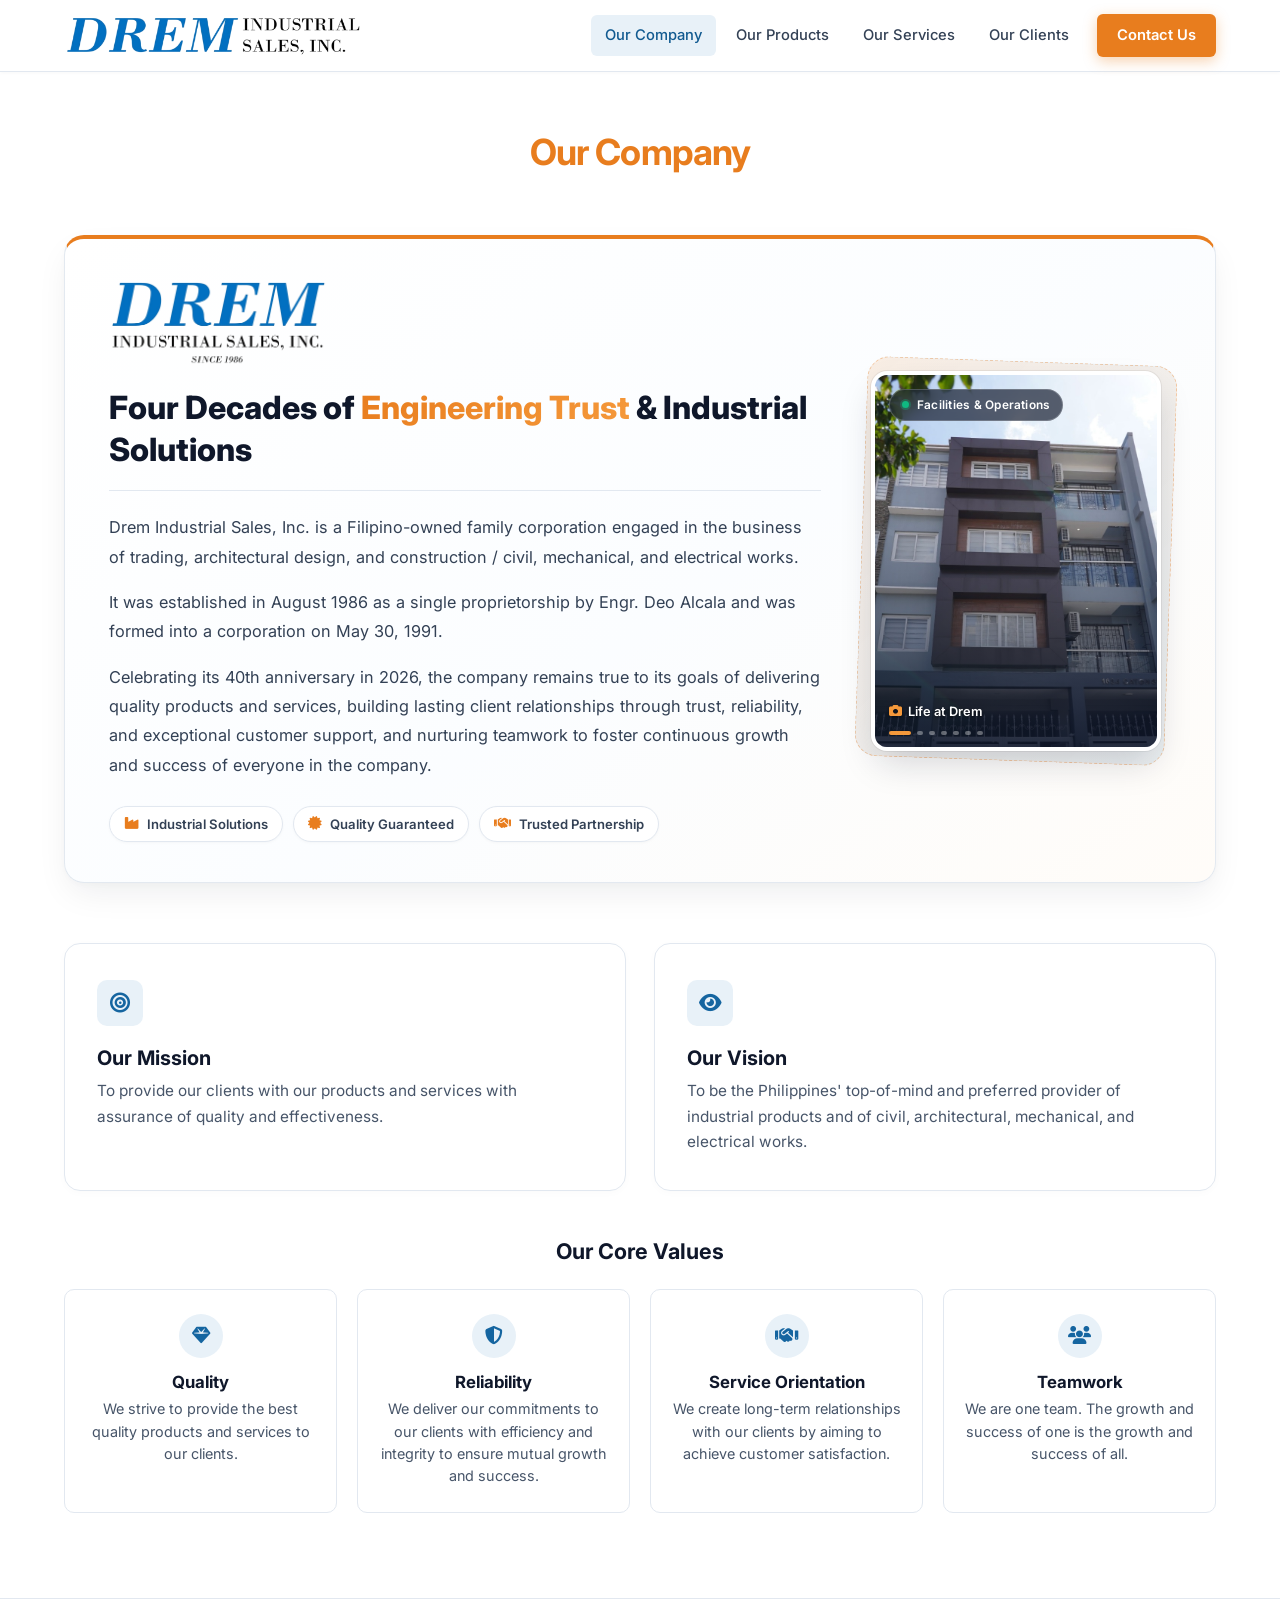
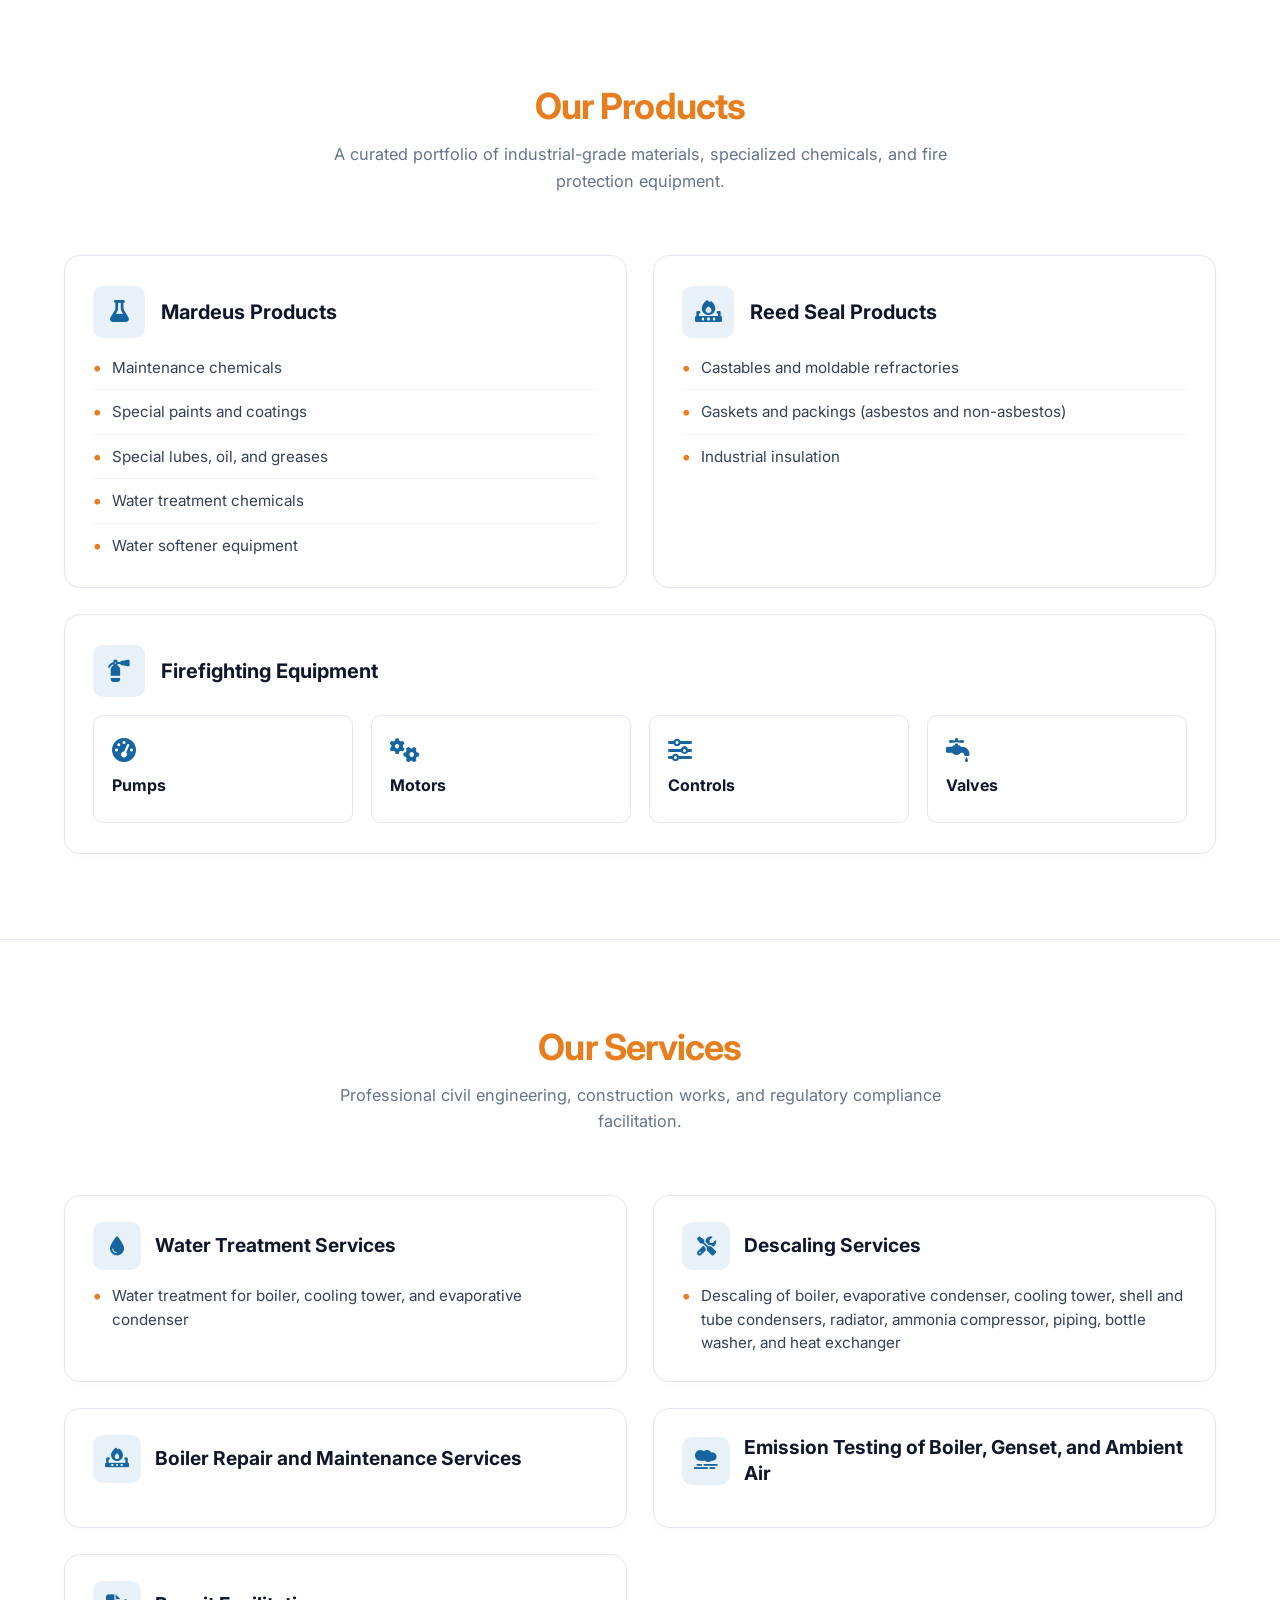
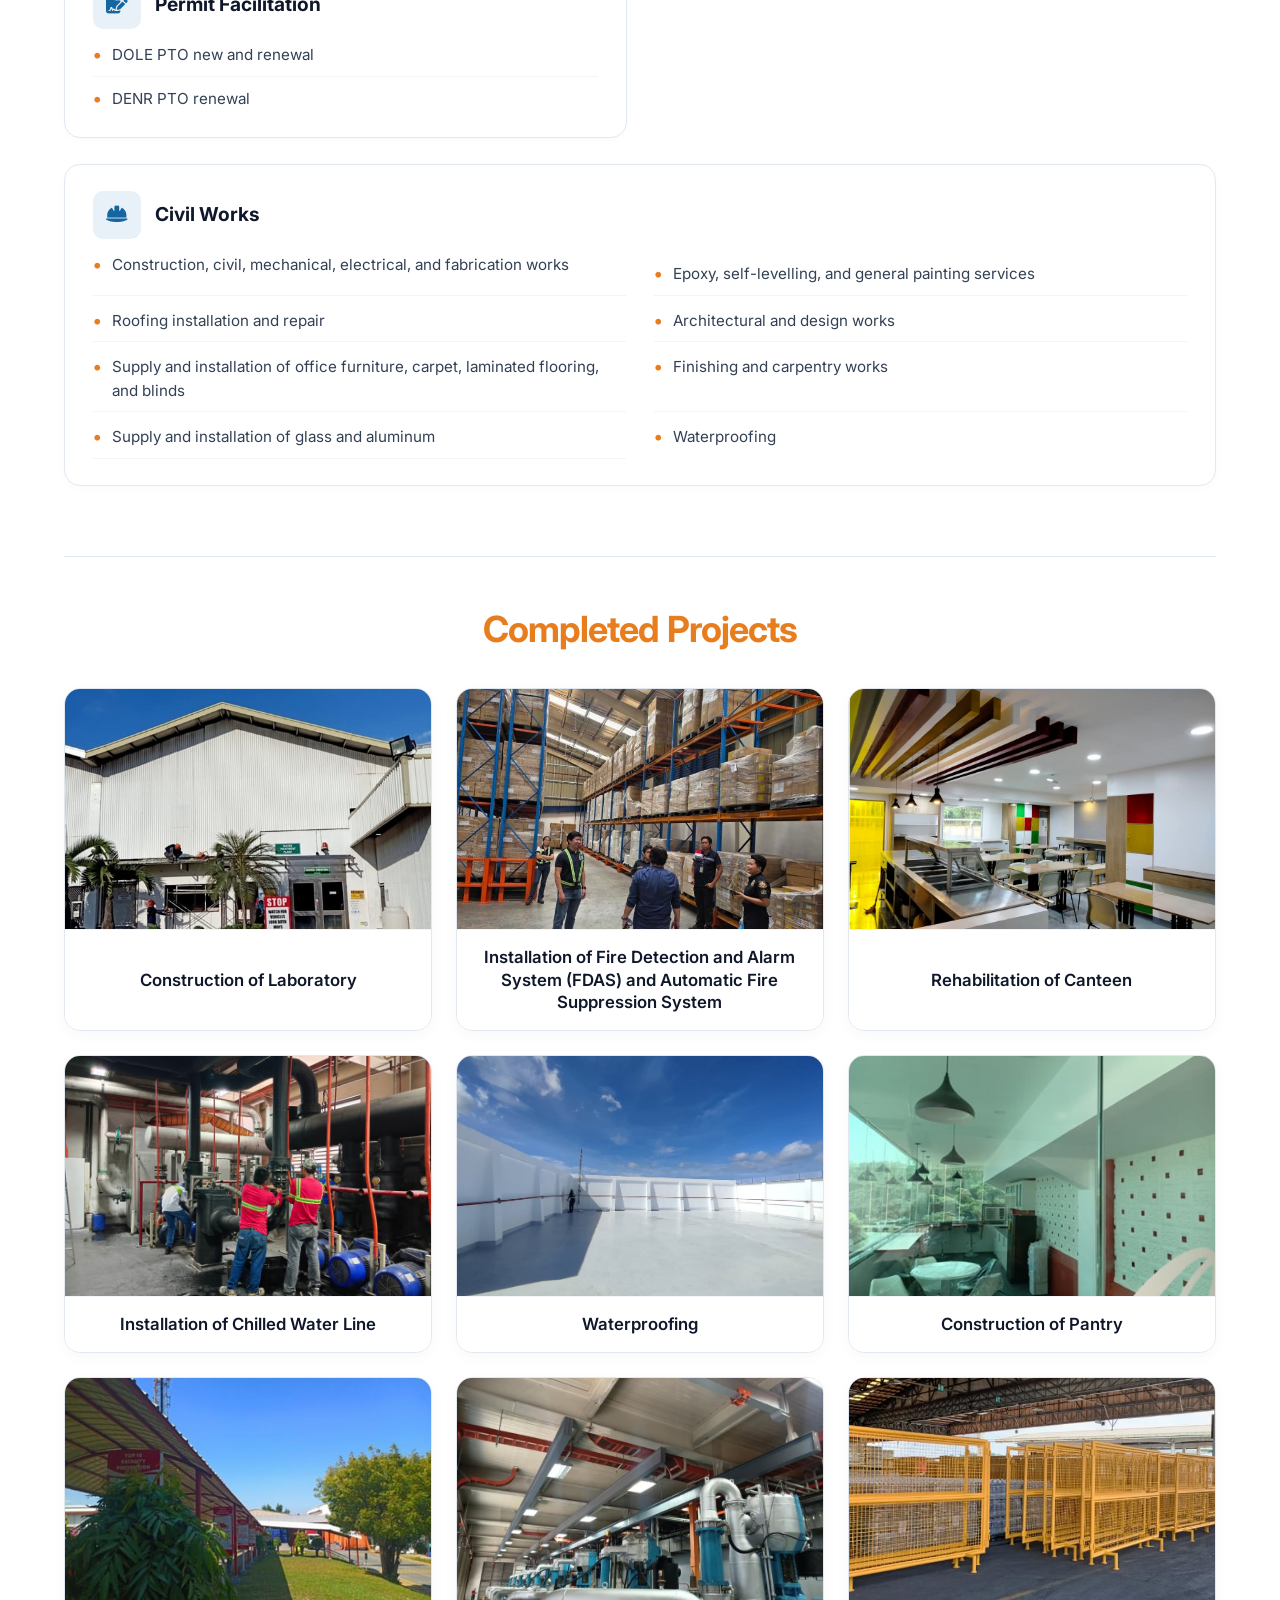
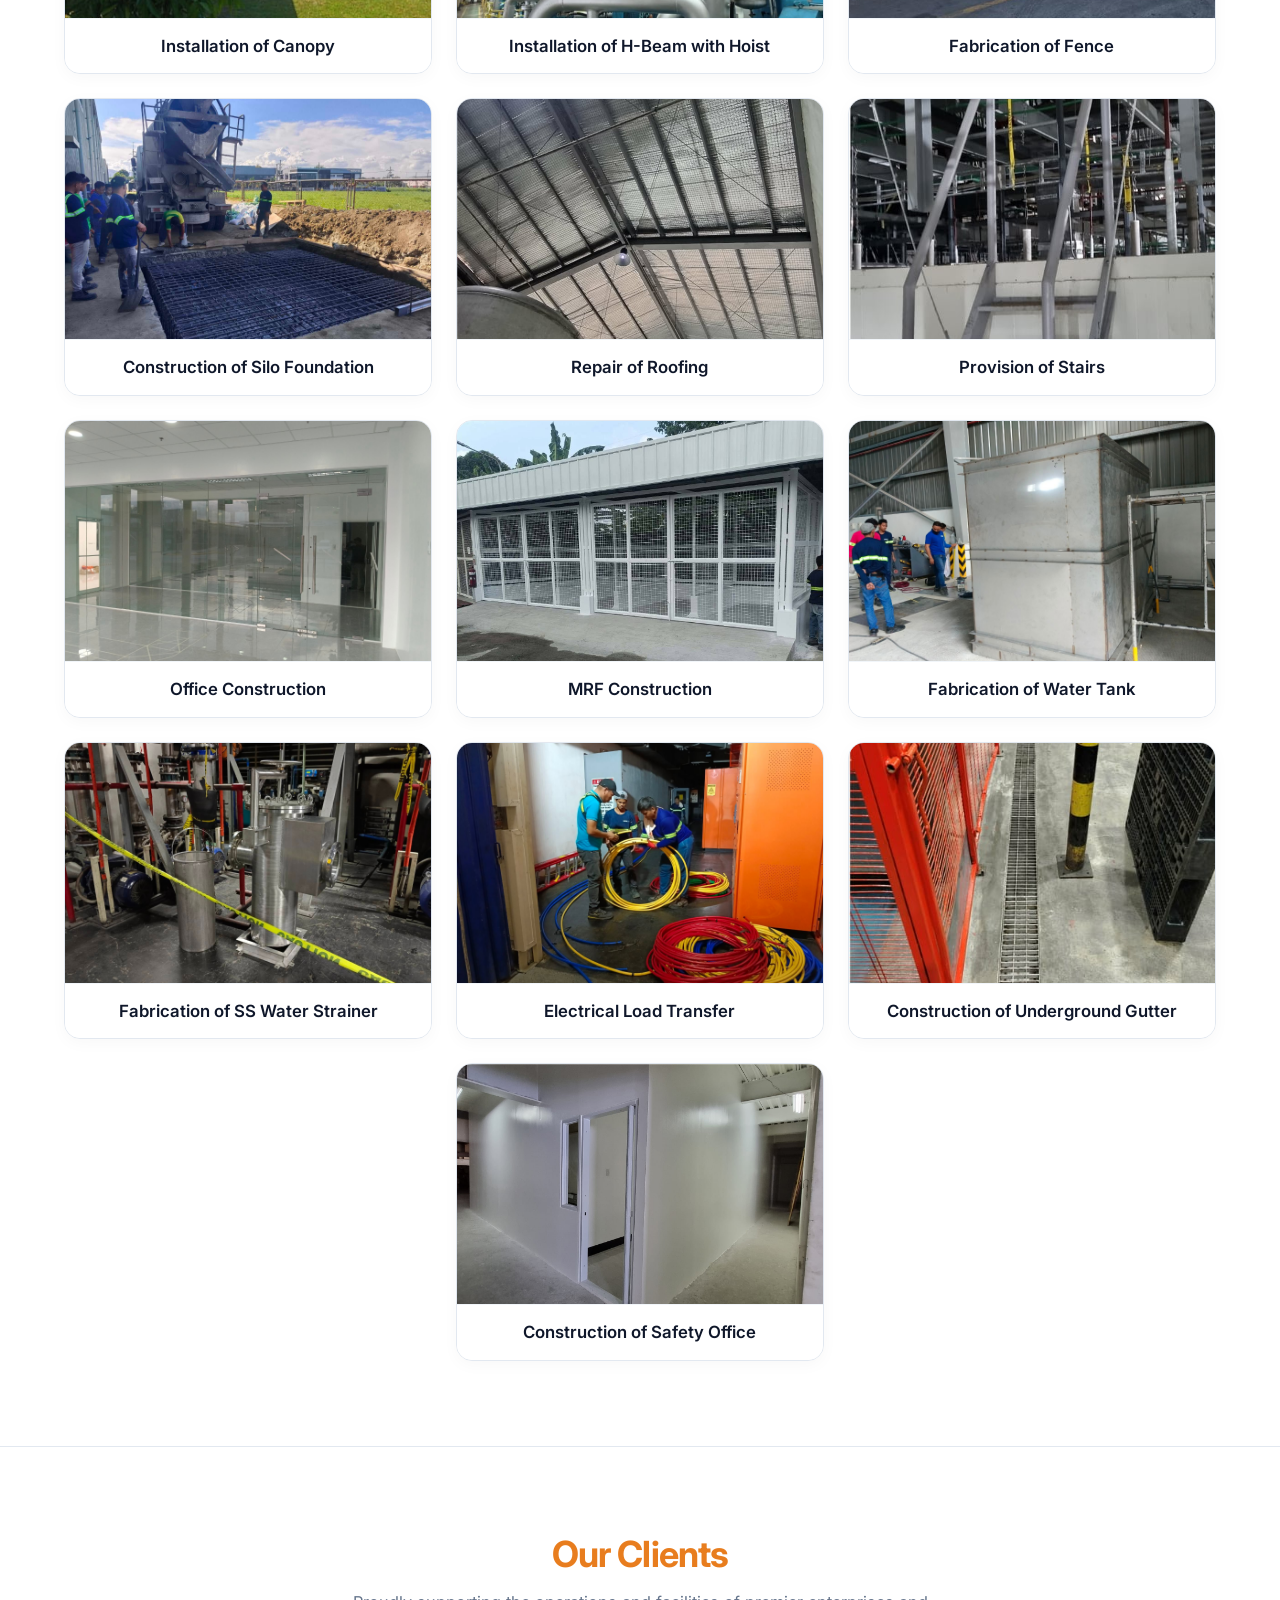
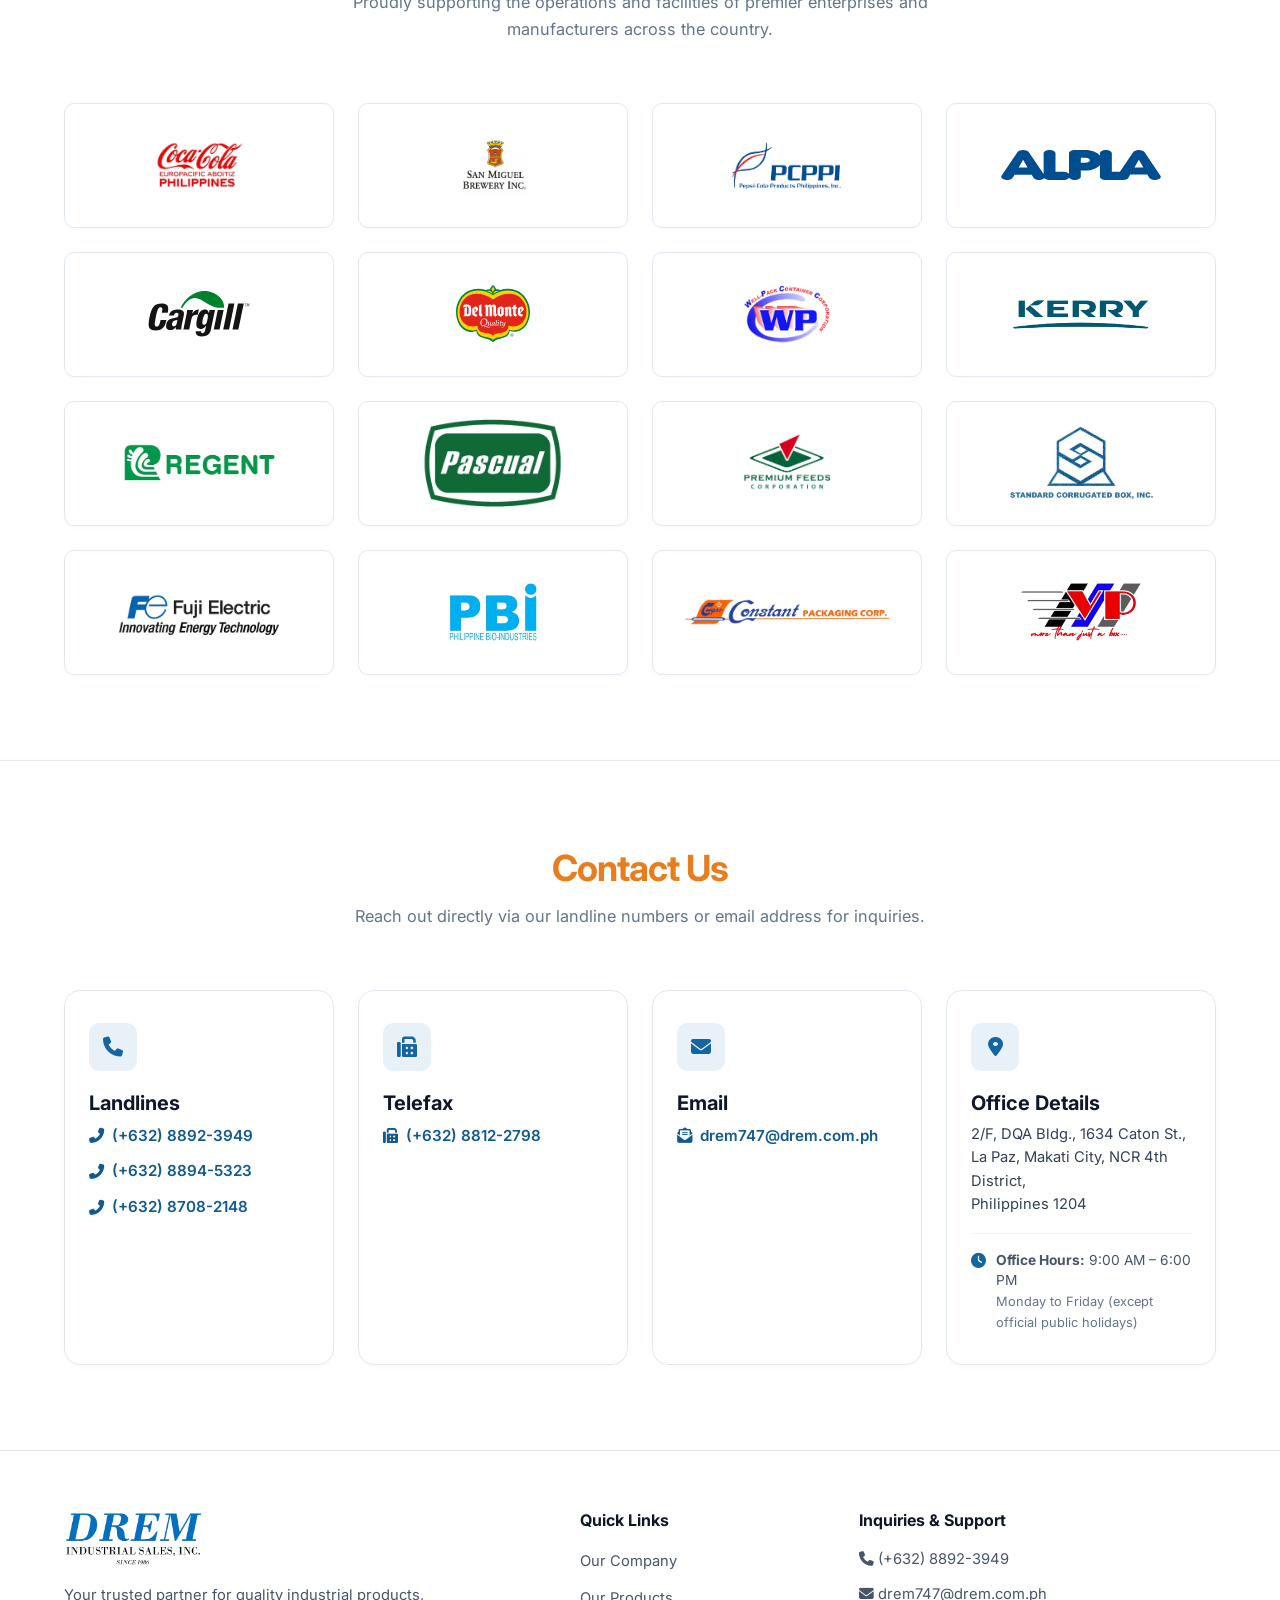
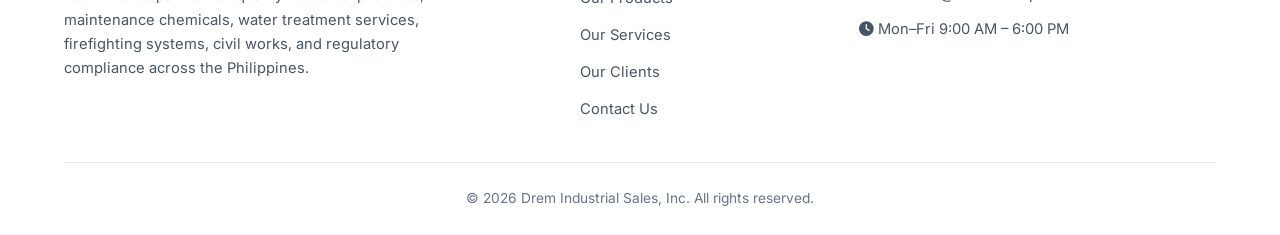
==== commit 978e93af: "feat: add core stylesheet, client/banner assets, and updated homepage and client pages" ====
--- a/index.html
+++ b/index.html
@@ -13,8 +13,11 @@
   <link rel="preconnect" href="https://fonts.gstatic.com" crossorigin>
   <link rel="preload" as="image" href="assets/images/banner/building.jpg">
   <link rel="preload" as="image" href="assets/images/banner/office-work-1.jpg">
+  <link rel="preload" as="image" href="assets/images/banner/driver-1.jpg">
   <link rel="preload" as="image" href="assets/images/banner/lab-work.jpg">
+  <link rel="preload" as="image" href="assets/images/banner/engineer.jpg">
   <link rel="preload" as="image" href="assets/images/banner/office-work-2.jpg">
+  <link rel="preload" as="image" href="assets/images/banner/driver-2.jpg">
   <style>
     /* ========================================================
        Executive UI, Typography & Layout Polish for Main Site
@@ -505,6 +508,39 @@
 
     .client-logo-card:hover img[src*="pascual"] {
       transform: scale(1.26) !important;
+    }
+
+    /* Standard Corrugated Box stacked logo & text balance */
+    .client-logo-card img[src*="standard-corrugated-box"] {
+      max-height: 76px !important;
+      max-width: 175px !important;
+      transform: scale(1.1);
+    }
+
+    .client-logo-card:hover img[src*="standard-corrugated-box"] {
+      transform: scale(1.18) !important;
+    }
+
+    /* Constant Packaging wide logo optical balance */
+    .client-logo-card img[src*="constant"] {
+      max-height: 48px !important;
+      max-width: 195px !important;
+      transform: scale(1.1);
+    }
+
+    .client-logo-card:hover img[src*="constant"] {
+      transform: scale(1.18) !important;
+    }
+
+    /* PBI & VPCC optical balance */
+    .client-logo-card img[src*="pbi"] {
+      max-height: 64px !important;
+      max-width: 165px !important;
+    }
+
+    .client-logo-card img[src*="vpcc"] {
+      max-height: 62px !important;
+      max-width: 170px !important;
     }
 
     /* Modal category hide when empty */
@@ -752,6 +788,10 @@
               pointer-events: auto;
             }
 
+            .banner-gallery-img.pos-top {
+              object-position: center 18%;
+            }
+
             /* Clickable indicator pills */
             .indicator-pill {
               width: 6px;
@@ -846,12 +886,18 @@
                 <!-- Cycling Photos -->
                 <img class="banner-gallery-img active" src="assets/images/banner/building.jpg"
                   alt="DREM Industrial Sales Building" loading="eager" decoding="sync">
-                <img class="banner-gallery-img" src="assets/images/banner/office-work-1.jpg" alt="Office operations"
-                  loading="eager" decoding="sync">
+                <img class="banner-gallery-img" src="assets/images/banner/office-work-1.jpg" alt="Admin 1 - Office operations"
+                  loading="lazy" decoding="async">
+                <img class="banner-gallery-img pos-top" src="assets/images/banner/driver-1.jpg"
+                  alt="Driver 1 - Fleet & Delivery Logistics" loading="lazy" decoding="async">
                 <img class="banner-gallery-img" src="assets/images/banner/lab-work.jpg"
-                  alt="Laboratory and quality testing" loading="eager" decoding="sync">
-                <img class="banner-gallery-img" src="assets/images/banner/office-work-2.jpg" alt="Team at work"
-                  loading="eager" decoding="sync">
+                  alt="Chemist - Laboratory and quality testing" loading="lazy" decoding="async">
+                <img class="banner-gallery-img pos-top" src="assets/images/banner/engineer.jpg"
+                  alt="Engr. - Field Engineering & Site Operations" loading="lazy" decoding="async">
+                <img class="banner-gallery-img" src="assets/images/banner/office-work-2.jpg" alt="Admin 2 - Office support"
+                  loading="lazy" decoding="async">
+                <img class="banner-gallery-img pos-top" src="assets/images/banner/driver-2.jpg"
+                  alt="Driver 2 - Fleet & Technical Transport" loading="lazy" decoding="async">
 
                 <!-- Bottom caption & interactive slide indicators -->
                 <div class="photo-footer-info">
@@ -859,10 +905,13 @@
                     <i class="fas fa-camera"></i> Life at Drem
                   </div>
                   <div class="photo-indicators">
-                    <span class="indicator-pill active" title="Building"></span>
-                    <span class="indicator-pill" title="Office Work 1"></span>
-                    <span class="indicator-pill" title="Laboratory"></span>
-                    <span class="indicator-pill" title="Office Work 2"></span>
+                    <span class="indicator-pill active" title="Bldg."></span>
+                    <span class="indicator-pill" title="Admin 1"></span>
+                    <span class="indicator-pill" title="Driver 1"></span>
+                    <span class="indicator-pill" title="Chemist"></span>
+                    <span class="indicator-pill" title="Engr."></span>
+                    <span class="indicator-pill" title="Admin 2"></span>
+                    <span class="indicator-pill" title="Driver 2"></span>
                   </div>
                 </div>
               </div>
@@ -1188,10 +1237,73 @@
             <h2 class="section-title" style="color: var(--accent-500);">Completed Projects</h2>
           </div>
 
-          <!-- 5 Completed Projects Grid -->
+          <!-- Completed Projects Grid -->
           <div class="completed-projects-grid">
-            <!-- Project 1: Waterproofing -->
-            <div class="project-card animate-on-scroll" data-title="Waterproofing"
+            <!-- Project 1: Construction of Laboratory -->
+            <div class="project-card animate-on-scroll" data-title="Construction of Laboratory"
+              data-img="assets/images/projects/Construction of Laboratory.jpg">
+              <div class="project-img-wrapper">
+                <img src="assets/images/projects/Construction of Laboratory.jpg" alt="Construction of Laboratory"
+                  loading="lazy">
+                <div class="project-card-overlay">
+                  <div class="project-zoom-btn"><i class="fas fa-magnifying-glass-plus"></i></div>
+                </div>
+              </div>
+              <div class="project-body">
+                <h4 class="project-title">Construction of Laboratory</h4>
+              </div>
+            </div>
+
+            <!-- Project 2: Installation of FDAS -->
+            <div class="project-card animate-on-scroll delay-1"
+              data-title="Installation of Fire Detection and Alarm System (FDAS) and Automatic Fire Suppression System"
+              data-img="assets/images/projects/Facilitation of OBO Inspection for Fire Detection and Alarm System and Automatic Fire Suppression System.jpg">
+              <div class="project-img-wrapper">
+                <img
+                  src="assets/images/projects/Facilitation of OBO Inspection for Fire Detection and Alarm System and Automatic Fire Suppression System.jpg"
+                  alt="Installation of Fire Detection and Alarm System (FDAS) and Automatic Fire Suppression System"
+                  loading="lazy">
+                <div class="project-card-overlay">
+                  <div class="project-zoom-btn"><i class="fas fa-magnifying-glass-plus"></i></div>
+                </div>
+              </div>
+              <div class="project-body">
+                <h4 class="project-title">Installation of Fire Detection and Alarm System (FDAS) and Automatic Fire Suppression System</h4>
+              </div>
+            </div>
+
+            <!-- Project 3: Rehabilitation of Canteen -->
+            <div class="project-card animate-on-scroll delay-2" data-title="Rehabilitation of Canteen"
+              data-img="assets/images/projects/Rehabilitation of Canteen.jpg">
+              <div class="project-img-wrapper">
+                <img src="assets/images/projects/Rehabilitation of Canteen.jpg" alt="Rehabilitation of Canteen"
+                  loading="lazy">
+                <div class="project-card-overlay">
+                  <div class="project-zoom-btn"><i class="fas fa-magnifying-glass-plus"></i></div>
+                </div>
+              </div>
+              <div class="project-body">
+                <h4 class="project-title">Rehabilitation of Canteen</h4>
+              </div>
+            </div>
+
+            <!-- Project 4: Installation of Chilled Water Line -->
+            <div class="project-card animate-on-scroll" data-title="Installation of Chilled Water Line"
+              data-img="assets/images/projects/Installation of Chilled Water Line.jpg">
+              <div class="project-img-wrapper">
+                <img src="assets/images/projects/Installation of Chilled Water Line.jpg"
+                  alt="Installation of Chilled Water Line" loading="lazy">
+                <div class="project-card-overlay">
+                  <div class="project-zoom-btn"><i class="fas fa-magnifying-glass-plus"></i></div>
+                </div>
+              </div>
+              <div class="project-body">
+                <h4 class="project-title">Installation of Chilled Water Line</h4>
+              </div>
+            </div>
+
+            <!-- Project 5: Waterproofing -->
+            <div class="project-card animate-on-scroll delay-1" data-title="Waterproofing"
               data-img="assets/images/projects/Waterproofing.jpg">
               <div class="project-img-wrapper">
                 <img src="assets/images/projects/Waterproofing.jpg" alt="Waterproofing" loading="lazy">
@@ -1204,8 +1316,8 @@
               </div>
             </div>
 
-            <!-- Project 2: Construction of Pantry -->
-            <div class="project-card animate-on-scroll delay-1" data-title="Construction of Pantry"
+            <!-- Project 6: Construction of Pantry -->
+            <div class="project-card animate-on-scroll delay-2" data-title="Construction of Pantry"
               data-img="assets/images/projects/Construction of Pantry.jpg">
               <div class="project-img-wrapper">
                 <img src="assets/images/projects/Construction of Pantry.jpg" alt="Construction of Pantry"
@@ -1219,8 +1331,8 @@
               </div>
             </div>
 
-            <!-- Project 3: Installation of Canopy -->
-            <div class="project-card animate-on-scroll delay-2" data-title="Installation of Canopy"
+            <!-- Project 7: Installation of Canopy -->
+            <div class="project-card animate-on-scroll" data-title="Installation of Canopy"
               data-img="assets/images/projects/Installation of Canopy.jpg">
               <div class="project-img-wrapper">
                 <img src="assets/images/projects/Installation of Canopy.jpg" alt="Installation of Canopy"
@@ -1234,7 +1346,7 @@
               </div>
             </div>
 
-            <!-- Project 4: Installation of H-Beam with Hoist -->
+            <!-- Project 8: Installation of H-Beam with Hoist -->
             <div class="project-card animate-on-scroll delay-1" data-title="Installation of H-Beam with Hoist"
               data-img="assets/images/projects/Installation of H-Beam with Hoist.jpg">
               <div class="project-img-wrapper">
@@ -1249,7 +1361,7 @@
               </div>
             </div>
 
-            <!-- Project 5: Fabrication of Fence -->
+            <!-- Project 9: Fabrication of Fence -->
             <div class="project-card animate-on-scroll delay-2" data-title="Fabrication of Fence"
               data-img="assets/images/projects/Fabrication of Fence.jpg">
               <div class="project-img-wrapper">
@@ -1263,23 +1375,8 @@
               </div>
             </div>
 
-            <!-- Project 6: Construction of Laboratory -->
-            <div class="project-card animate-on-scroll" data-title="Construction of Laboratory"
-              data-img="assets/images/projects/Construction of Laboratory.jpg">
-              <div class="project-img-wrapper">
-                <img src="assets/images/projects/Construction of Laboratory.jpg" alt="Construction of Laboratory"
-                  loading="lazy">
-                <div class="project-card-overlay">
-                  <div class="project-zoom-btn"><i class="fas fa-magnifying-glass-plus"></i></div>
-                </div>
-              </div>
-              <div class="project-body">
-                <h4 class="project-title">Construction of Laboratory</h4>
-              </div>
-            </div>
-
-            <!-- Project 7: Construction of Silo Foundation -->
-            <div class="project-card animate-on-scroll delay-1" data-title="Construction of Silo Foundation"
+            <!-- Project 10: Construction of Silo Foundation -->
+            <div class="project-card animate-on-scroll" data-title="Construction of Silo Foundation"
               data-img="assets/images/projects/Construction of Silo Foundation.jpg">
               <div class="project-img-wrapper">
                 <img src="assets/images/projects/Construction of Silo Foundation.jpg"
@@ -1293,8 +1390,8 @@
               </div>
             </div>
 
-            <!-- Project 8: Repair of Roofing -->
-            <div class="project-card animate-on-scroll delay-2" data-title="Repair of Roofing"
+            <!-- Project 11: Repair of Roofing -->
+            <div class="project-card animate-on-scroll delay-1" data-title="Repair of Roofing"
               data-img="assets/images/projects/Repair of Roofing.jpg">
               <div class="project-img-wrapper">
                 <img src="assets/images/projects/Repair of Roofing.jpg" alt="Repair of Roofing" loading="lazy">
@@ -1307,23 +1404,8 @@
               </div>
             </div>
 
-            <!-- Project 9: Rehabilitation of Canteen -->
-            <div class="project-card animate-on-scroll delay-1" data-title="Rehabilitation of Canteen"
-              data-img="assets/images/projects/Rehabilitation of Canteen.jpg">
-              <div class="project-img-wrapper">
-                <img src="assets/images/projects/Rehabilitation of Canteen.jpg" alt="Rehabilitation of Canteen"
-                  loading="lazy">
-                <div class="project-card-overlay">
-                  <div class="project-zoom-btn"><i class="fas fa-magnifying-glass-plus"></i></div>
-                </div>
-              </div>
-              <div class="project-body">
-                <h4 class="project-title">Rehabilitation of Canteen</h4>
-              </div>
-            </div>
-
-            <!-- Project 10: Provision of Stairs -->
-            <div class="project-card animate-on-scroll" data-title="Provision of Stairs"
+            <!-- Project 12: Provision of Stairs -->
+            <div class="project-card animate-on-scroll delay-2" data-title="Provision of Stairs"
               data-img="assets/images/projects/Provision of Stairs.jpg">
               <div class="project-img-wrapper">
                 <img src="assets/images/projects/Provision of Stairs.jpg" alt="Provision of Stairs" loading="lazy">
@@ -1336,8 +1418,8 @@
               </div>
             </div>
 
-            <!-- Project 11: Office Construction -->
-            <div class="project-card animate-on-scroll delay-1" data-title="Office Construction"
+            <!-- Project 13: Office Construction -->
+            <div class="project-card animate-on-scroll" data-title="Office Construction"
               data-img="assets/images/projects/Office Construction.jpg">
               <div class="project-img-wrapper">
                 <img src="assets/images/projects/Office Construction.jpg" alt="Office Construction" loading="lazy">
@@ -1350,27 +1432,8 @@
               </div>
             </div>
 
-            <!-- Project 12: Facilitation of OBO Inspection -->
-            <div class="project-card animate-on-scroll delay-2"
-              data-title="Facilitation of OBO Inspection for Fire Detection and Alarm System and Automatic Fire Suppression System"
-              data-img="assets/images/projects/Facilitation of OBO Inspection for Fire Detection and Alarm System and Automatic Fire Suppression System.jpg">
-              <div class="project-img-wrapper">
-                <img
-                  src="assets/images/projects/Facilitation of OBO Inspection for Fire Detection and Alarm System and Automatic Fire Suppression System.jpg"
-                  alt="Facilitation of OBO Inspection for Fire Detection and Alarm System and Automatic Fire Suppression System"
-                  loading="lazy">
-                <div class="project-card-overlay">
-                  <div class="project-zoom-btn"><i class="fas fa-magnifying-glass-plus"></i></div>
-                </div>
-              </div>
-              <div class="project-body">
-                <h4 class="project-title">Installation Fire Detection and Alarm System and Automatic Fire Suppression
-                  System</h4>
-              </div>
-            </div>
-
-            <!-- Project 13: MRF Construction -->
-            <div class="project-card animate-on-scroll" data-title="MRF Construction"
+            <!-- Project 14: MRF Construction -->
+            <div class="project-card animate-on-scroll delay-1" data-title="MRF Construction"
               data-img="assets/images/projects/MRF Construction.jpg">
               <div class="project-img-wrapper">
                 <img src="assets/images/projects/MRF Construction.jpg" alt="MRF Construction" loading="lazy">
@@ -1383,23 +1446,8 @@
               </div>
             </div>
 
-            <!-- Project 14: Installation of Chilled Water Line -->
-            <div class="project-card animate-on-scroll delay-1" data-title="Installation of Chilled Water Line"
-              data-img="assets/images/projects/Installation of Chilled Water Line.jpg">
-              <div class="project-img-wrapper">
-                <img src="assets/images/projects/Installation of Chilled Water Line.jpg"
-                  alt="Installation of Chilled Water Line" loading="lazy">
-                <div class="project-card-overlay">
-                  <div class="project-zoom-btn"><i class="fas fa-magnifying-glass-plus"></i></div>
-                </div>
-              </div>
-              <div class="project-body">
-                <h4 class="project-title">Installation of Chilled Water Line</h4>
-              </div>
-            </div>
-
             <!-- Project 15: Fabrication of Water Tank -->
-            <div class="project-card animate-on-scroll" data-title="Fabrication of Water Tank"
+            <div class="project-card animate-on-scroll delay-2" data-title="Fabrication of Water Tank"
               data-img="assets/images/projects/Fabrication of Water Tank.jpg">
               <div class="project-img-wrapper">
                 <img src="assets/images/projects/Fabrication of Water Tank.jpg" alt="Fabrication of Water Tank"
@@ -1414,7 +1462,7 @@
             </div>
 
             <!-- Project 16: Fabrication of SS Water Strainer -->
-            <div class="project-card animate-on-scroll delay-1" data-title="Fabrication of SS Water Strainer"
+            <div class="project-card animate-on-scroll" data-title="Fabrication of SS Water Strainer"
               data-img="assets/images/projects/Fabrication of SS Water Strainer.jpg">
               <div class="project-img-wrapper">
                 <img src="assets/images/projects/Fabrication of SS Water Strainer.jpg"
@@ -1429,7 +1477,7 @@
             </div>
 
             <!-- Project 17: Electrical Load Transfer -->
-            <div class="project-card animate-on-scroll delay-2" data-title="Electrical Load Transfer"
+            <div class="project-card animate-on-scroll delay-1" data-title="Electrical Load Transfer"
               data-img="assets/images/projects/Electrical Load Transfer.jpg">
               <div class="project-img-wrapper">
                 <img src="assets/images/projects/Electrical Load Transfer.jpg" alt="Electrical Load Transfer"
@@ -1444,7 +1492,7 @@
             </div>
 
             <!-- Project 18: Construction of Underground Gutter -->
-            <div class="project-card animate-on-scroll" data-title="Construction of Underground Gutter"
+            <div class="project-card animate-on-scroll delay-2" data-title="Construction of Underground Gutter"
               data-img="assets/images/projects/Construction of Underground Gutter.jpg">
               <div class="project-img-wrapper">
                 <img src="assets/images/projects/Construction of Underground Gutter.jpg"
@@ -1459,7 +1507,7 @@
             </div>
 
             <!-- Project 19: Construction of Safety Office -->
-            <div class="project-card animate-on-scroll delay-1" data-title="Construction of Safety Office"
+            <div class="project-card animate-on-scroll" data-title="Construction of Safety Office"
               data-img="assets/images/projects/Construction of Safety Office.jpg">
               <div class="project-img-wrapper">
                 <img src="assets/images/projects/Construction of Safety Office.jpg" alt="Construction of Safety Office"
@@ -1528,6 +1576,15 @@
           <div class="client-logo-card animate-on-scroll">
             <img src="assets/images/clients/fuji-electric.jpg" alt="Fuji Electric">
           </div>
+          <div class="client-logo-card animate-on-scroll delay-1">
+            <img src="assets/images/clients/pbi.png" alt="Philippine Bio-Industries (PBI)">
+          </div>
+          <div class="client-logo-card animate-on-scroll delay-2">
+            <img src="assets/images/clients/constant-packaging.png" alt="Constant Packaging Corp.">
+          </div>
+          <div class="client-logo-card animate-on-scroll delay-3">
+            <img src="assets/images/clients/vpcc.png" alt="VPCC (Valenzuela Packaging Container Corp.)">
+          </div>
         </div>
       </div>
     </section>
@@ -1537,7 +1594,7 @@
       <div class="container">
         <div class="section-header center">
           <h2 class="section-title" style="color: var(--accent-500);">Contact Us</h2>
-          <p class="section-subtitle">Reach out directly via our landline numbers or email addresses for inquiries.</p>
+          <p class="section-subtitle">Reach out directly via our landline numbers or email address for inquiries.</p>
         </div>
 
         <div class="contact-grid-simple">
@@ -1580,8 +1637,9 @@
             </div>
             <h3>Email</h3>
             <div class="contact-links-list">
-              <a href="mailto:sales@drem.com.ph" class="contact-action-link email-btn" data-email="sales@drem.com.ph">
-                <i class="fas fa-envelope-open-text"></i> sales@drem.com.ph
+              <a href="mailto:drem747@drem.com.ph" class="contact-action-link email-btn"
+                data-email="drem747@drem.com.ph">
+                <i class="fas fa-envelope-open-text"></i> drem747@drem.com.ph
               </a>
             </div>
           </div>
@@ -1639,7 +1697,7 @@
           <h4>Inquiries & Support</h4>
           <ul>
             <li><a href="tel:+63288923949"><i class="fas fa-phone"></i> (+632) 8892-3949</a></li>
-            <li><a href="mailto:sales@drem.com.ph"><i class="fas fa-envelope"></i> sales@drem.com.ph</a></li>
+            <li><a href="mailto:drem747@drem.com.ph"><i class="fas fa-envelope"></i> drem747@drem.com.ph</a></li>
             <li><span><i class="fas fa-clock"></i> Mon–Fri 9:00 AM – 6:00 PM</span></li>
           </ul>
         </div>
--- a/css/style.css
+++ b/css/style.css
@@ -2771,6 +2771,24 @@
   max-height: 46px;
 }
 
+.client-logo-card img[src*="standard-corrugated-box"] {
+  max-height: 72px;
+  max-width: 175px;
+}
+
+.client-logo-card img[src*="constant"] {
+  max-height: 44px;
+  max-width: 190px;
+}
+
+.client-logo-card img[src*="pbi"] {
+  max-height: 64px;
+}
+
+.client-logo-card img[src*="vpcc"] {
+  max-height: 62px;
+}
+
 .client-logo-card .client-title {
   margin-top: 10px;
   font-size: 0.85rem;
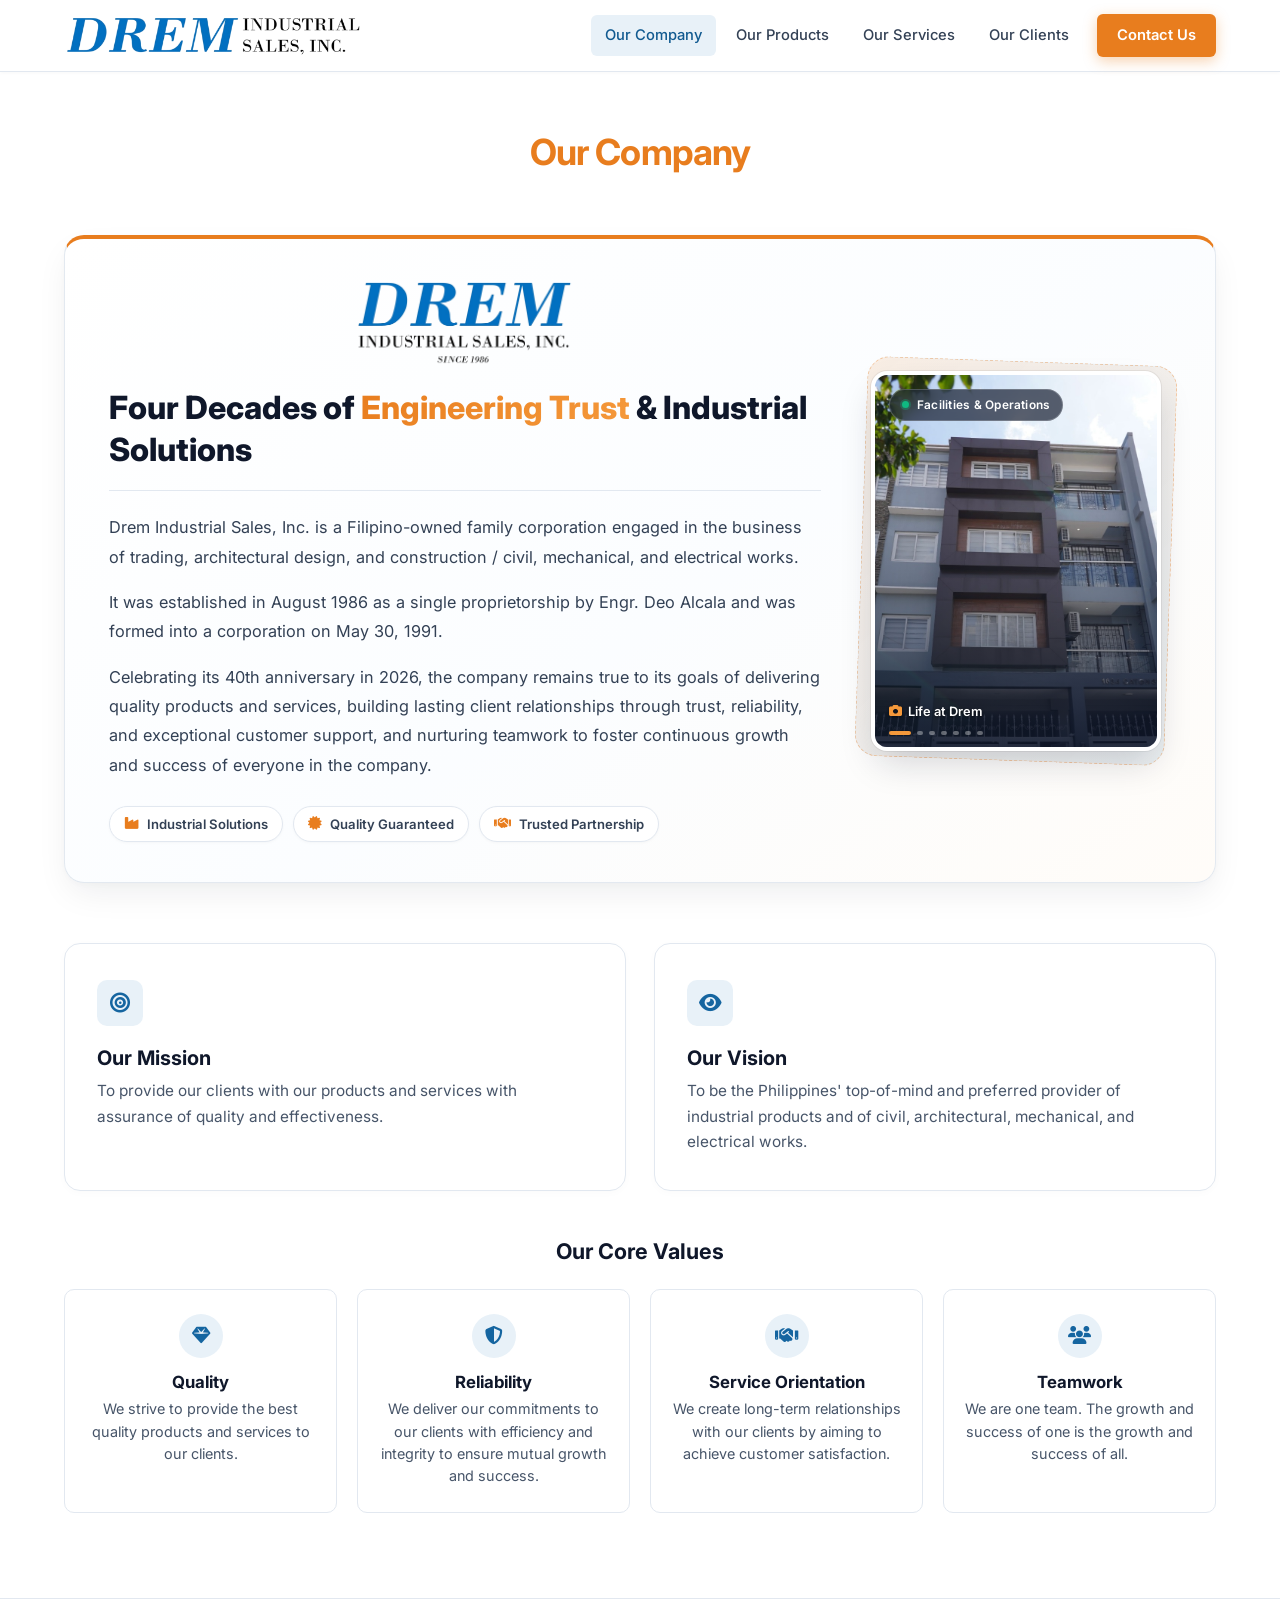
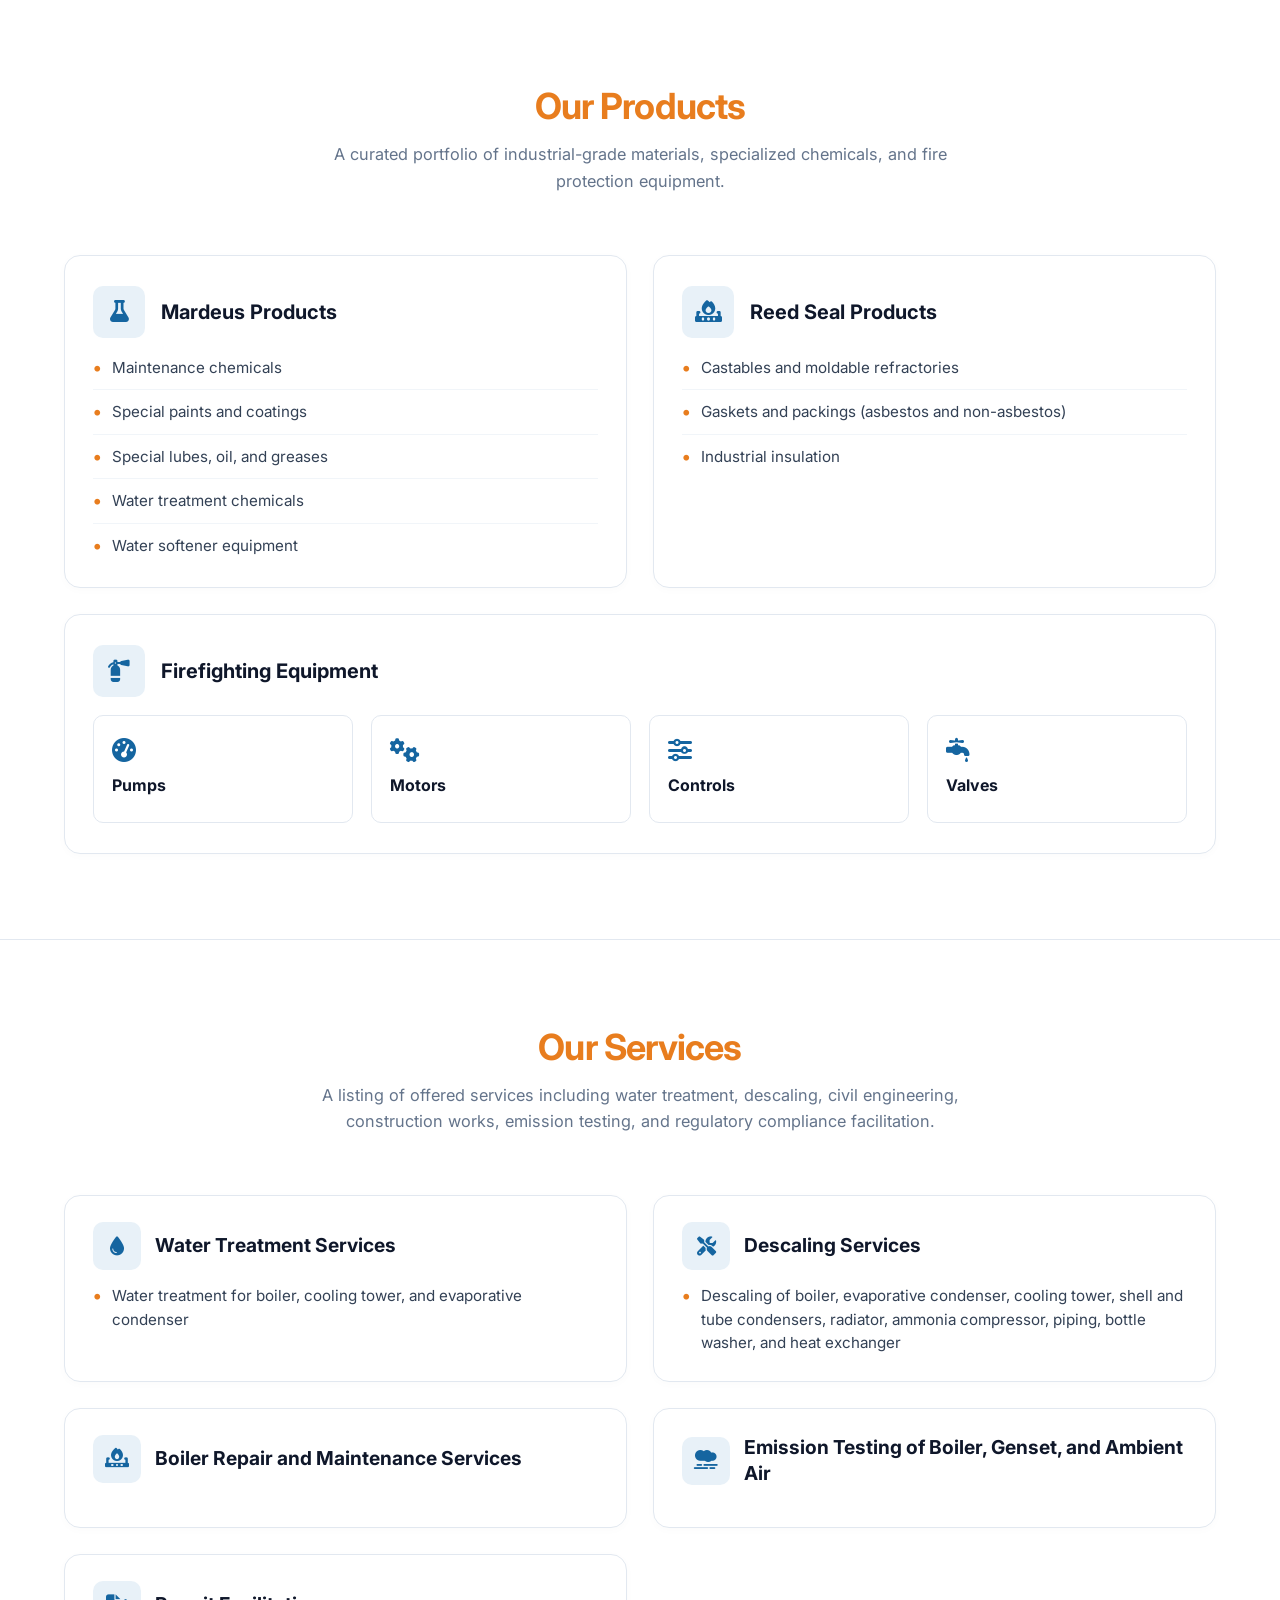
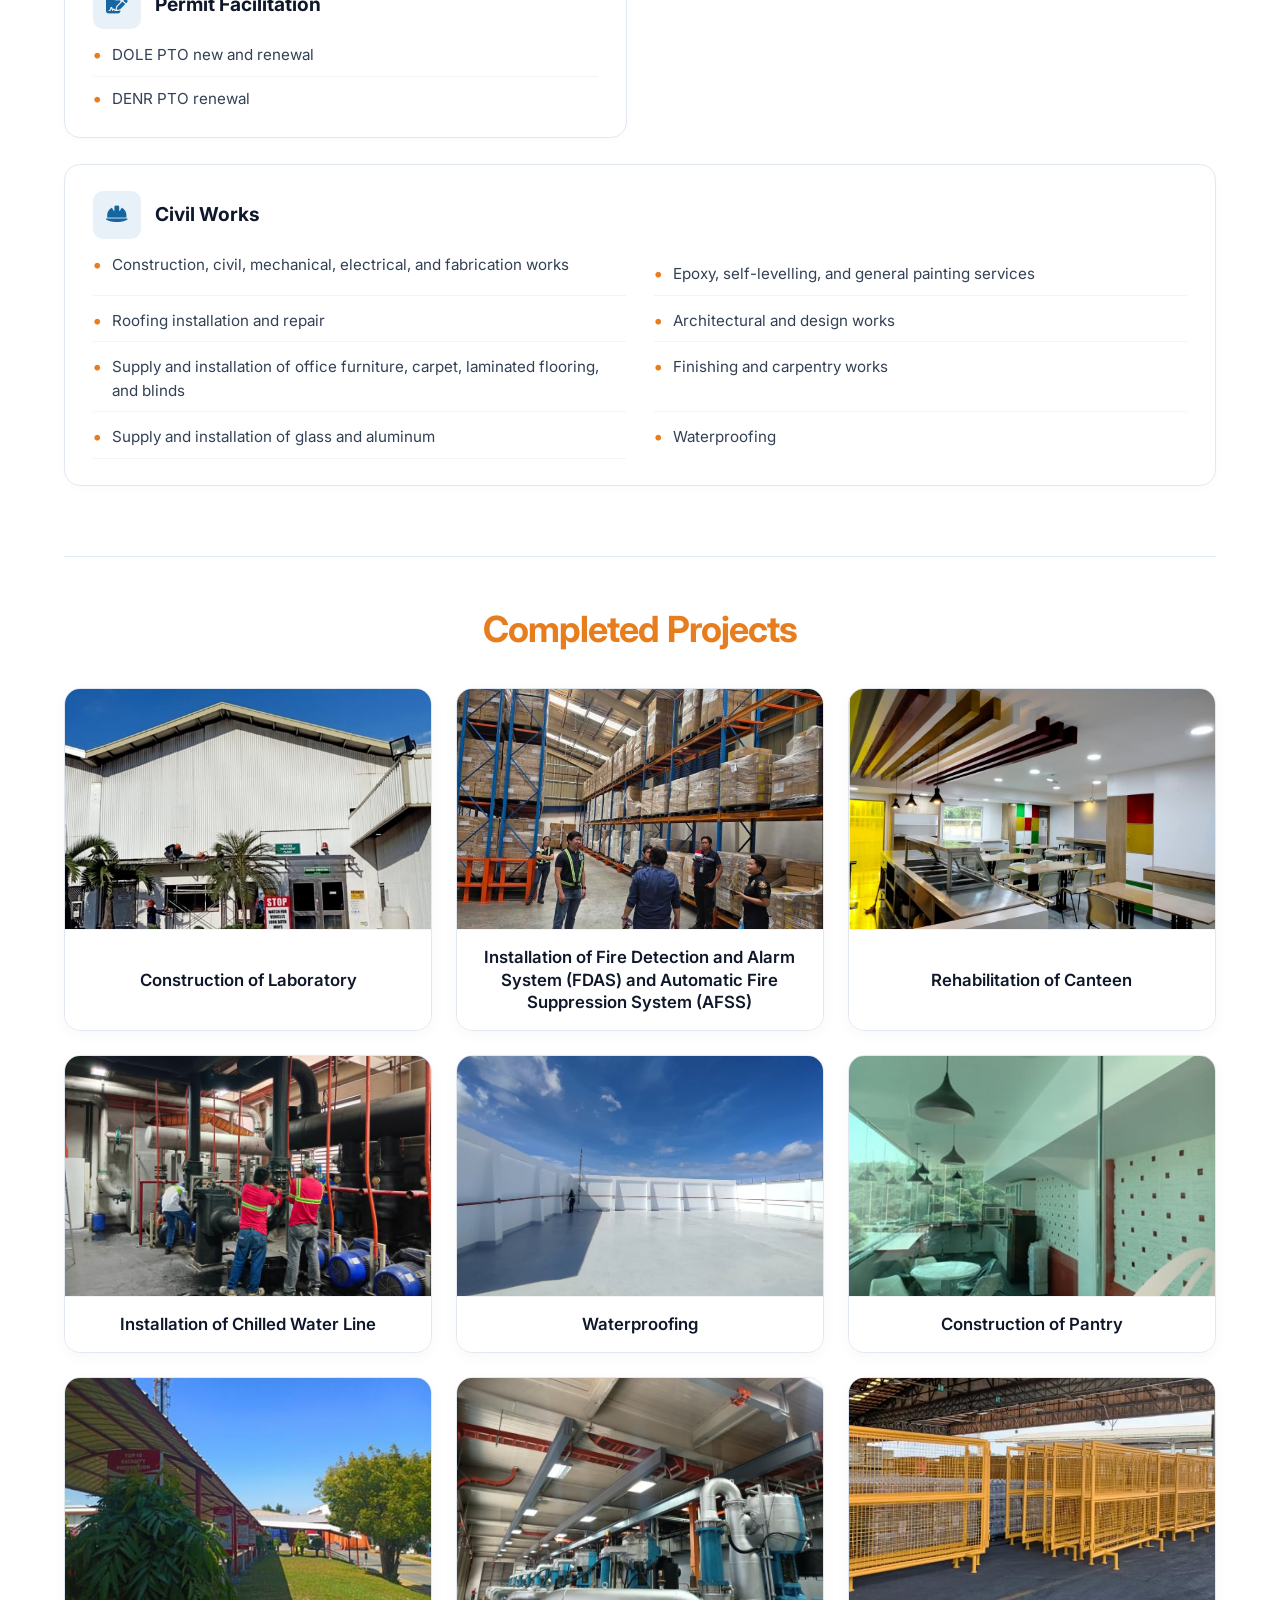
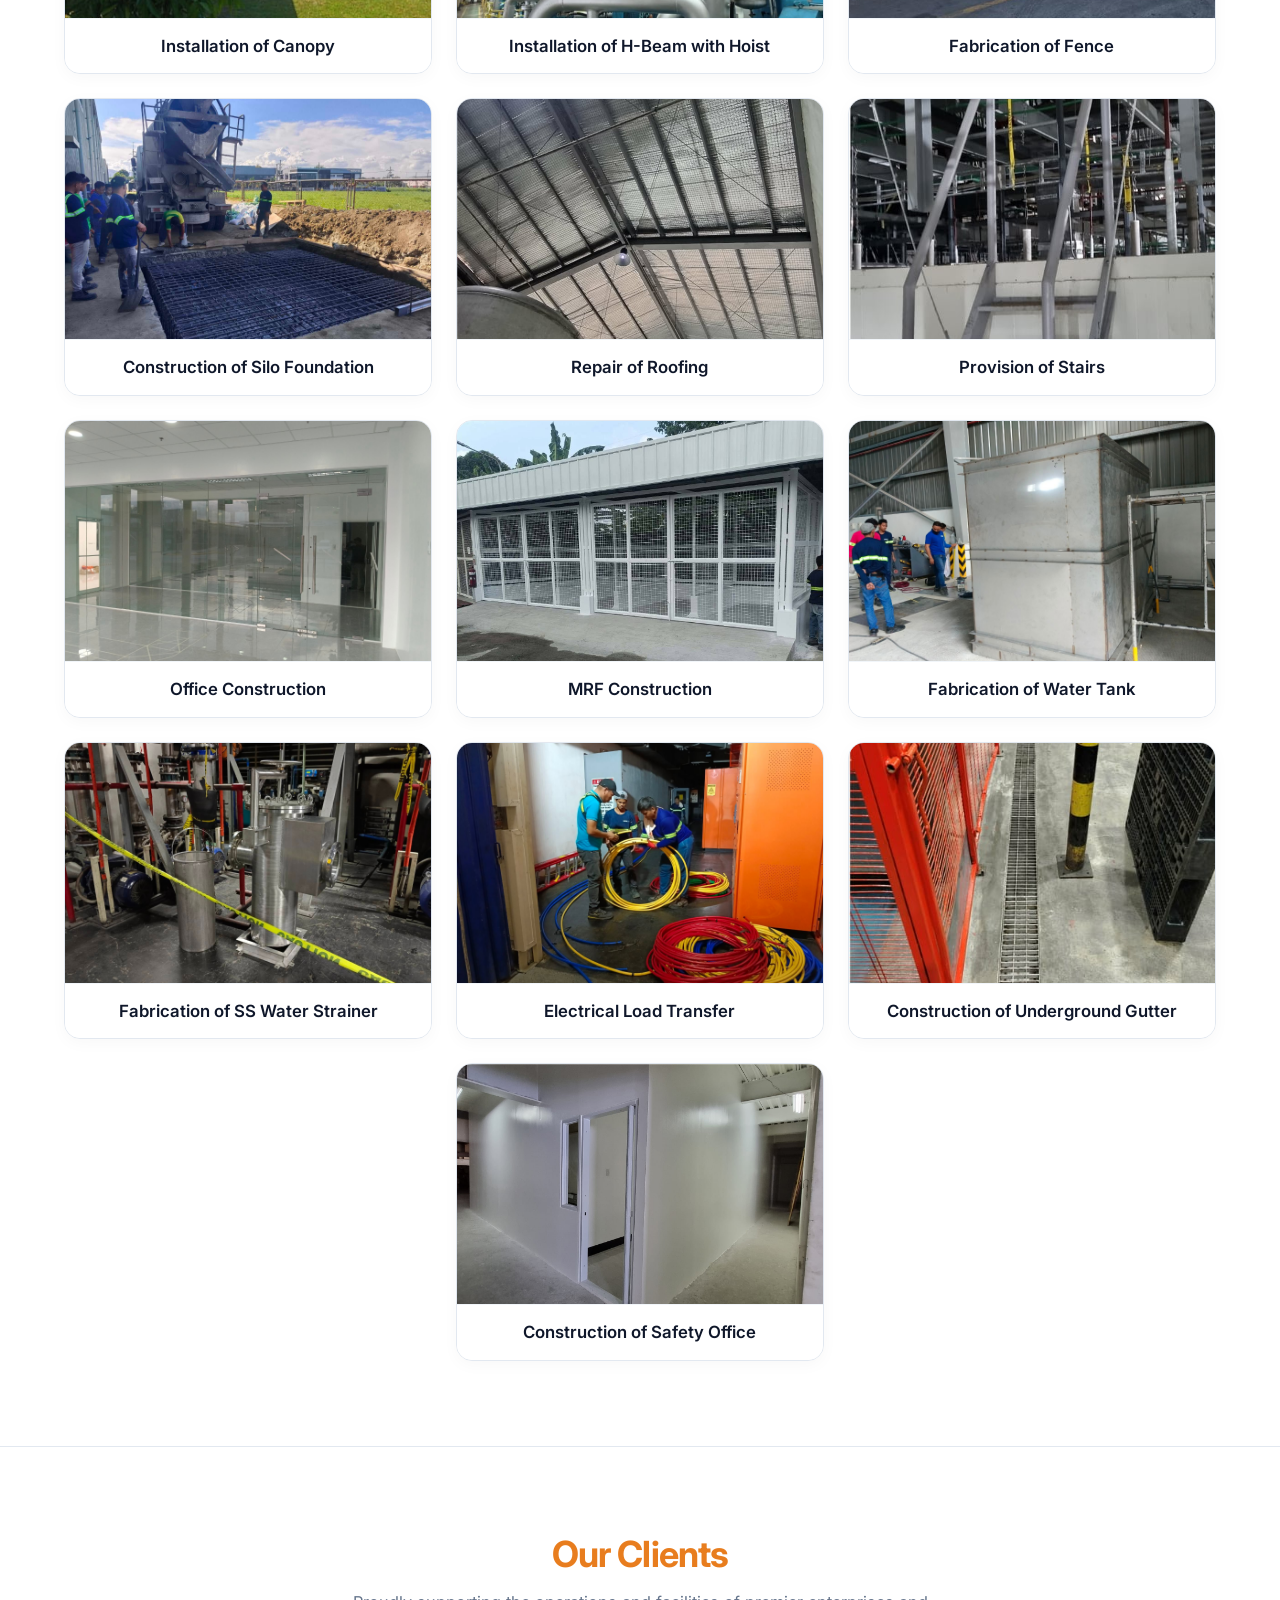
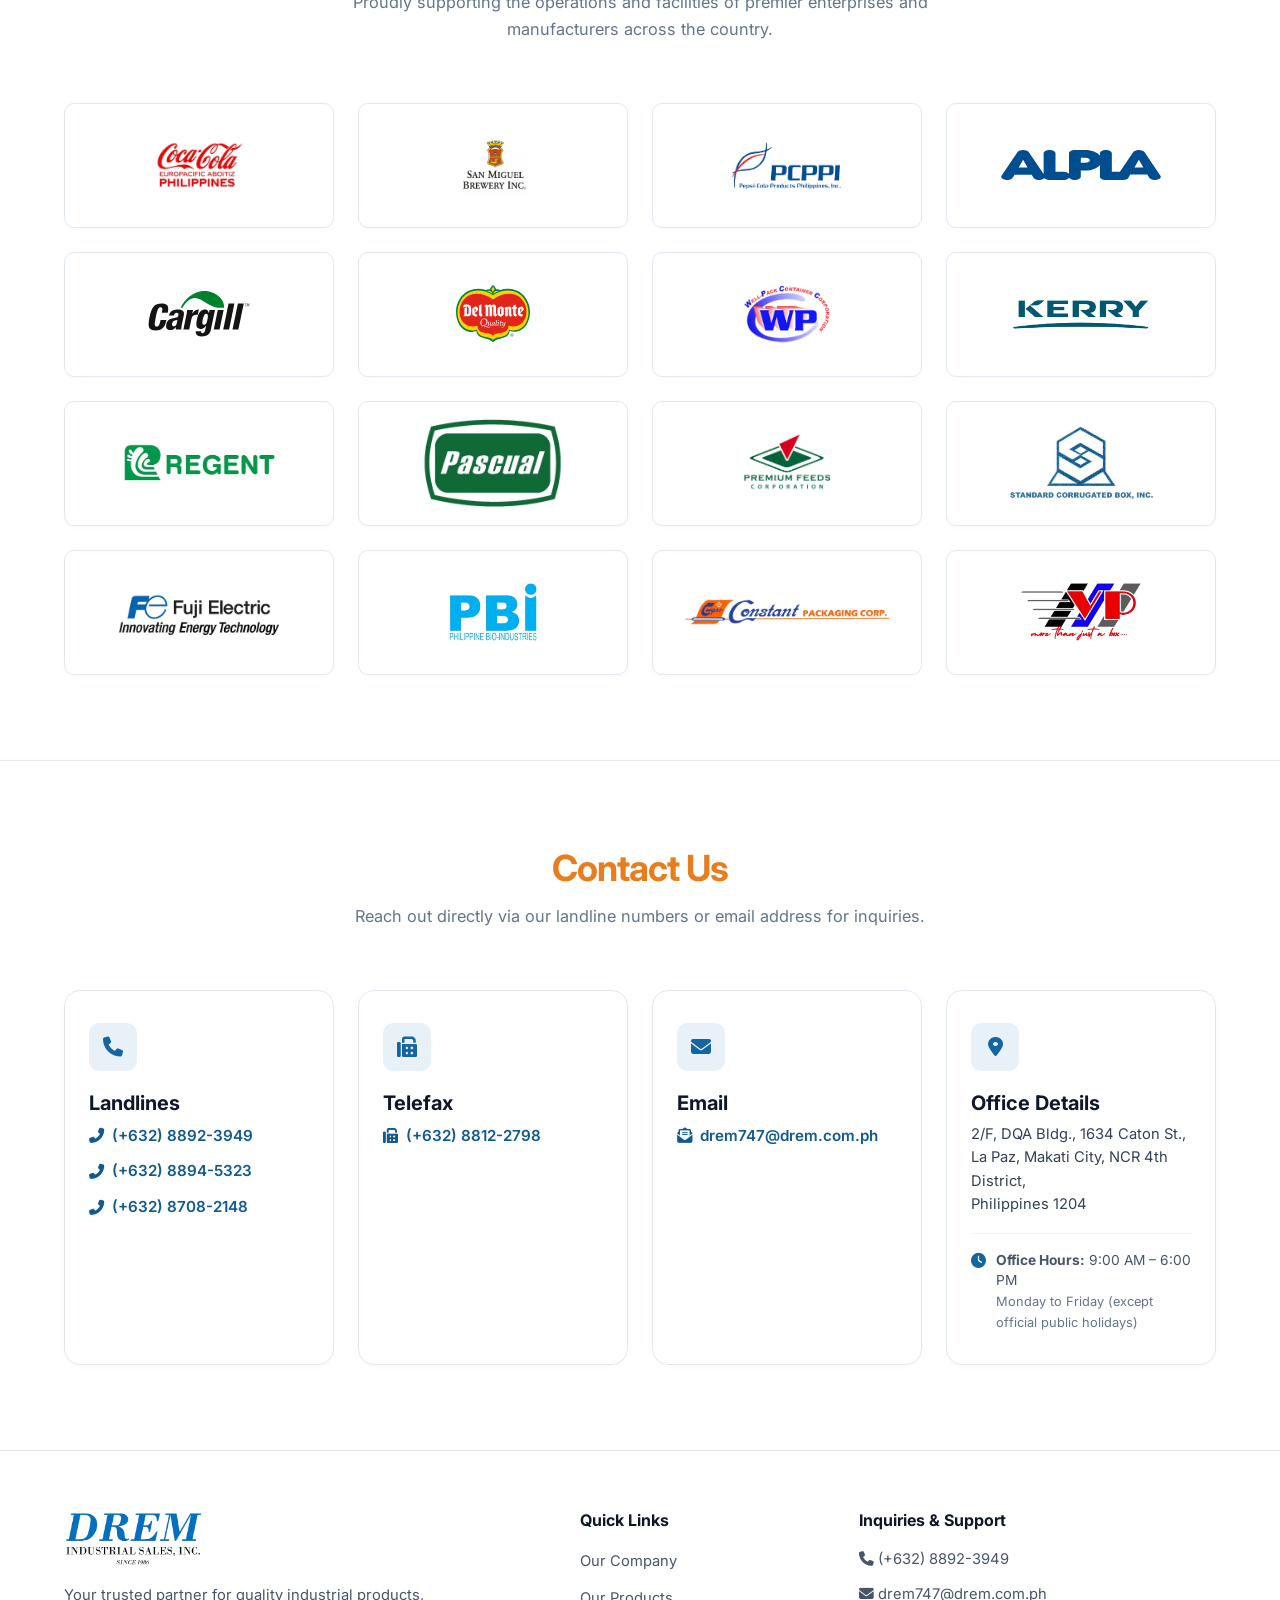
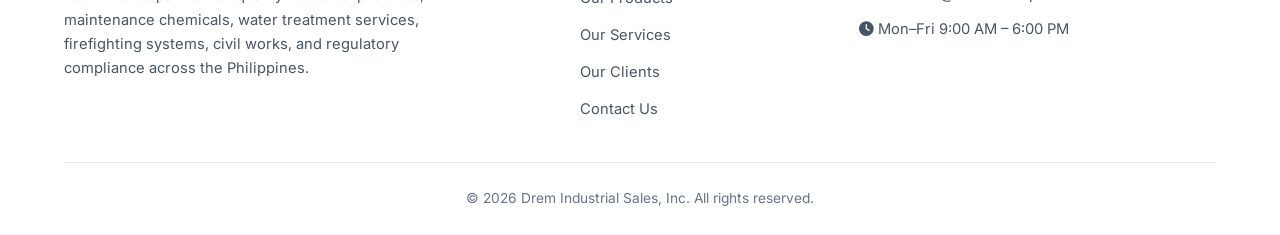
==== commit 2dee3549: "refactor: update layout styles, banner captions, service descriptions, project titles, and email lin" ====
--- a/index.html
+++ b/index.html
@@ -77,10 +77,9 @@
 
     .anniversary-badge-header {
       display: flex;
-      align-items: center;
-      justify-content: space-between;
-      gap: 20px;
-      flex-wrap: wrap;
+      flex-direction: column;
+      align-items: flex-start;
+      gap: 16px;
     }
 
     .anniversary-logo-wrap {
@@ -163,9 +162,8 @@
       }
 
       .anniversary-badge-header {
-        flex-direction: column;
         align-items: flex-start;
-        gap: 14px;
+        gap: 12px;
       }
     }
 
@@ -841,9 +839,8 @@
                   <img src="assets/images/logo-stacked.png" alt="DREM Industrial Sales, Inc. Since 1986"
                     class="anniversary-logo-img">
                 </div>
-              </div>
-
-              <h2 class="anniversary-title">Four Decades of <span>Engineering Trust</span> & Industrial Solutions</h2>
+                <h2 class="anniversary-title">Four Decades of <span>Engineering Trust</span> & Industrial Solutions</h2>
+              </div>
 
               <div class="anniversary-desc-list">
                 <p>
@@ -886,18 +883,18 @@
                 <!-- Cycling Photos -->
                 <img class="banner-gallery-img active" src="assets/images/banner/building.jpg"
                   alt="DREM Industrial Sales Building" loading="eager" decoding="sync">
-                <img class="banner-gallery-img" src="assets/images/banner/office-work-1.jpg" alt="Admin 1 - Office operations"
+                <img class="banner-gallery-img" src="assets/images/banner/office-work-1.jpg" alt="Life at Drem"
                   loading="lazy" decoding="async">
                 <img class="banner-gallery-img pos-top" src="assets/images/banner/driver-1.jpg"
-                  alt="Driver 1 - Fleet & Delivery Logistics" loading="lazy" decoding="async">
+                  alt="Life at Drem" loading="lazy" decoding="async">
                 <img class="banner-gallery-img" src="assets/images/banner/lab-work.jpg"
-                  alt="Chemist - Laboratory and quality testing" loading="lazy" decoding="async">
+                  alt="Life at Drem" loading="lazy" decoding="async">
                 <img class="banner-gallery-img pos-top" src="assets/images/banner/engineer.jpg"
-                  alt="Engr. - Field Engineering & Site Operations" loading="lazy" decoding="async">
-                <img class="banner-gallery-img" src="assets/images/banner/office-work-2.jpg" alt="Admin 2 - Office support"
+                  alt="Life at Drem" loading="lazy" decoding="async">
+                <img class="banner-gallery-img" src="assets/images/banner/office-work-2.jpg" alt="Life at Drem"
                   loading="lazy" decoding="async">
                 <img class="banner-gallery-img pos-top" src="assets/images/banner/driver-2.jpg"
-                  alt="Driver 2 - Fleet & Technical Transport" loading="lazy" decoding="async">
+                  alt="Life at Drem" loading="lazy" decoding="async">
 
                 <!-- Bottom caption & interactive slide indicators -->
                 <div class="photo-footer-info">
@@ -905,13 +902,13 @@
                     <i class="fas fa-camera"></i> Life at Drem
                   </div>
                   <div class="photo-indicators">
-                    <span class="indicator-pill active" title="Bldg."></span>
-                    <span class="indicator-pill" title="Admin 1"></span>
-                    <span class="indicator-pill" title="Driver 1"></span>
-                    <span class="indicator-pill" title="Chemist"></span>
-                    <span class="indicator-pill" title="Engr."></span>
-                    <span class="indicator-pill" title="Admin 2"></span>
-                    <span class="indicator-pill" title="Driver 2"></span>
+                    <span class="indicator-pill active"></span>
+                    <span class="indicator-pill"></span>
+                    <span class="indicator-pill"></span>
+                    <span class="indicator-pill"></span>
+                    <span class="indicator-pill"></span>
+                    <span class="indicator-pill"></span>
+                    <span class="indicator-pill"></span>
                   </div>
                 </div>
               </div>
@@ -1132,8 +1129,7 @@
       <div class="container">
         <div class="section-header center">
           <h2 class="section-title" style="color: var(--accent-500);">Our Services</h2>
-          <p class="section-subtitle">Professional civil engineering, construction works, and regulatory compliance
-            facilitation.</p>
+          <p class="section-subtitle">A listing of offered services including water treatment, descaling, civil engineering, construction works, emission testing, and regulatory compliance facilitation.</p>
         </div>
 
         <div class="simple-services-grid">
@@ -1256,19 +1252,19 @@
 
             <!-- Project 2: Installation of FDAS -->
             <div class="project-card animate-on-scroll delay-1"
-              data-title="Installation of Fire Detection and Alarm System (FDAS) and Automatic Fire Suppression System"
+              data-title="Installation of Fire Detection and Alarm System (FDAS) and Automatic Fire Suppression System (AFSS)"
               data-img="assets/images/projects/Facilitation of OBO Inspection for Fire Detection and Alarm System and Automatic Fire Suppression System.jpg">
               <div class="project-img-wrapper">
                 <img
                   src="assets/images/projects/Facilitation of OBO Inspection for Fire Detection and Alarm System and Automatic Fire Suppression System.jpg"
-                  alt="Installation of Fire Detection and Alarm System (FDAS) and Automatic Fire Suppression System"
+                  alt="Installation of Fire Detection and Alarm System (FDAS) and Automatic Fire Suppression System (AFSS)"
                   loading="lazy">
                 <div class="project-card-overlay">
                   <div class="project-zoom-btn"><i class="fas fa-magnifying-glass-plus"></i></div>
                 </div>
               </div>
               <div class="project-body">
-                <h4 class="project-title">Installation of Fire Detection and Alarm System (FDAS) and Automatic Fire Suppression System</h4>
+                <h4 class="project-title">Installation of Fire Detection and Alarm System (FDAS) and Automatic Fire Suppression System (AFSS)</h4>
               </div>
             </div>
 
@@ -1637,7 +1633,7 @@
             </div>
             <h3>Email</h3>
             <div class="contact-links-list">
-              <a href="mailto:drem747@drem.com.ph" class="contact-action-link email-btn"
+              <a href="mailto:drem747@drem.com.ph?subject=Inquiry%20from%20Website" class="contact-action-link email-btn"
                 data-email="drem747@drem.com.ph">
                 <i class="fas fa-envelope-open-text"></i> drem747@drem.com.ph
               </a>
@@ -1697,7 +1693,7 @@
           <h4>Inquiries & Support</h4>
           <ul>
             <li><a href="tel:+63288923949"><i class="fas fa-phone"></i> (+632) 8892-3949</a></li>
-            <li><a href="mailto:drem747@drem.com.ph"><i class="fas fa-envelope"></i> drem747@drem.com.ph</a></li>
+            <li><a href="mailto:drem747@drem.com.ph?subject=Inquiry%20from%20Website"><i class="fas fa-envelope"></i> drem747@drem.com.ph</a></li>
             <li><span><i class="fas fa-clock"></i> Mon–Fri 9:00 AM – 6:00 PM</span></li>
           </ul>
         </div>
